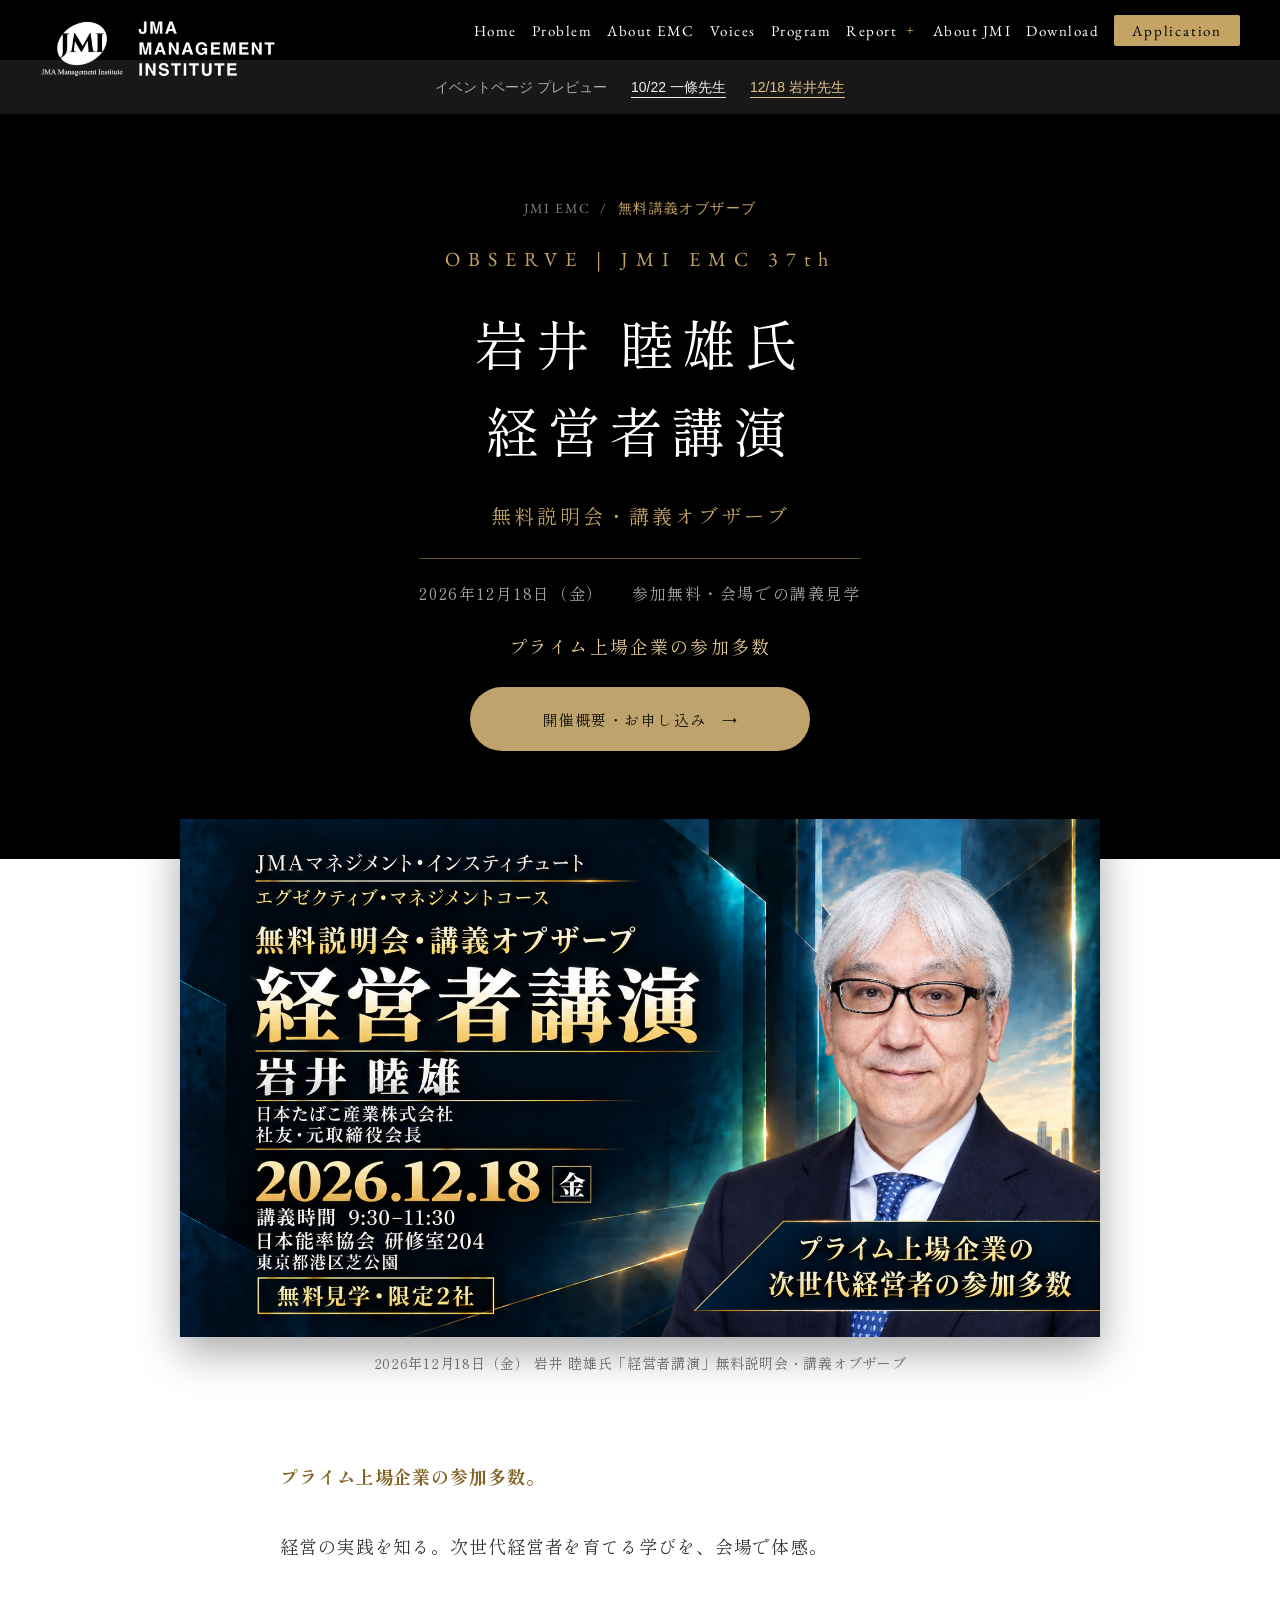
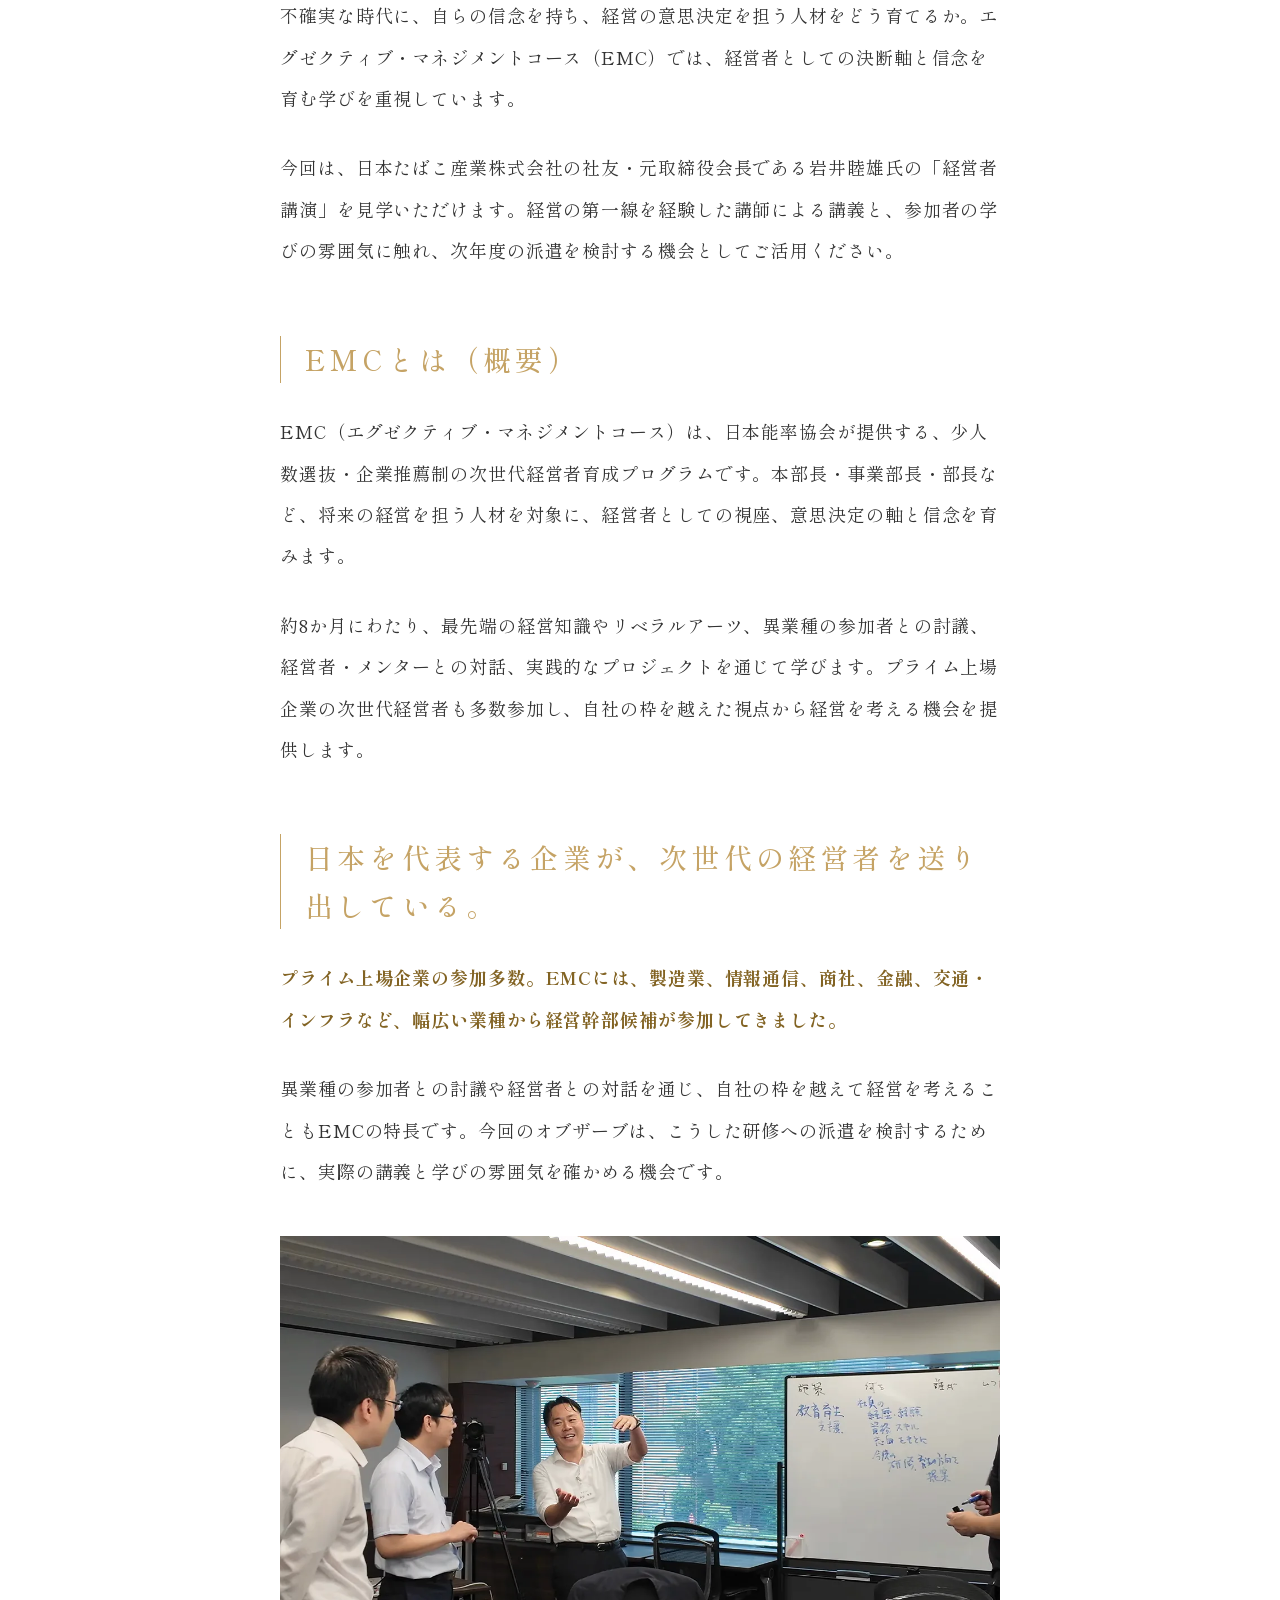
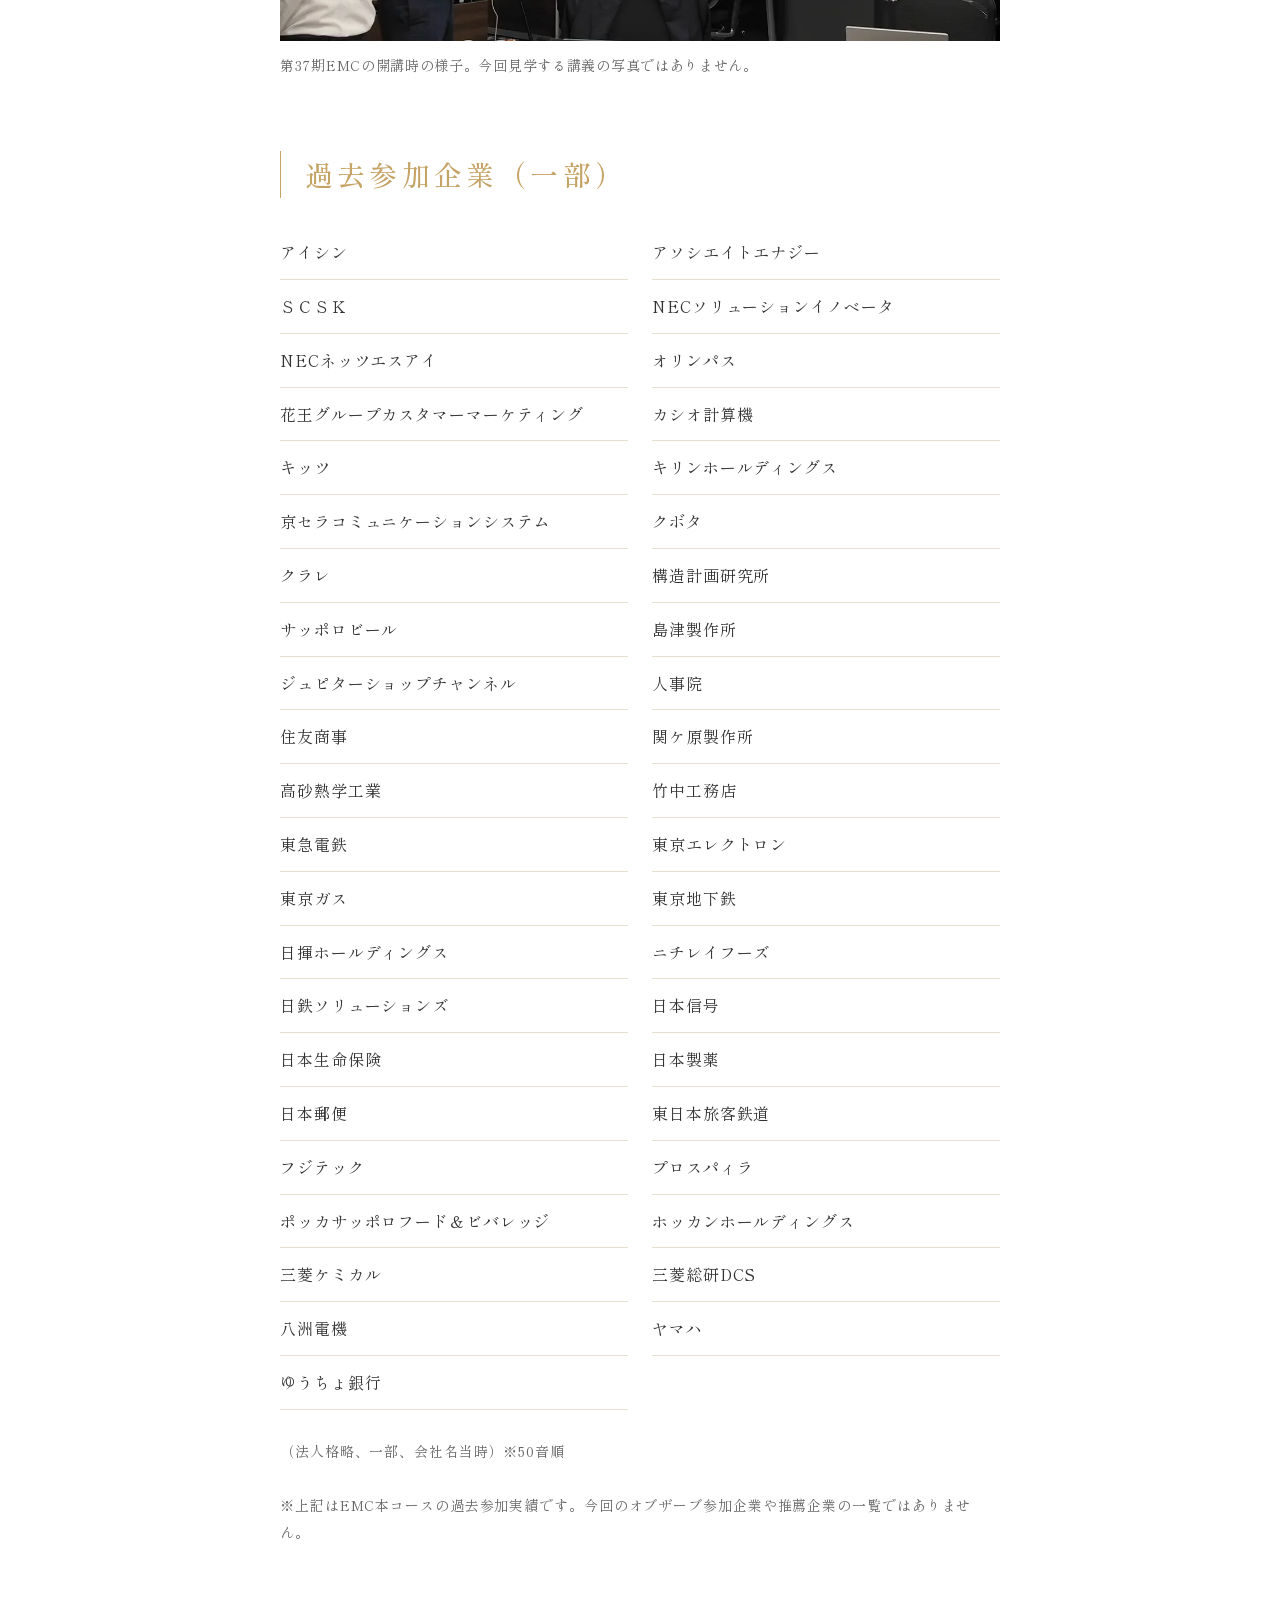
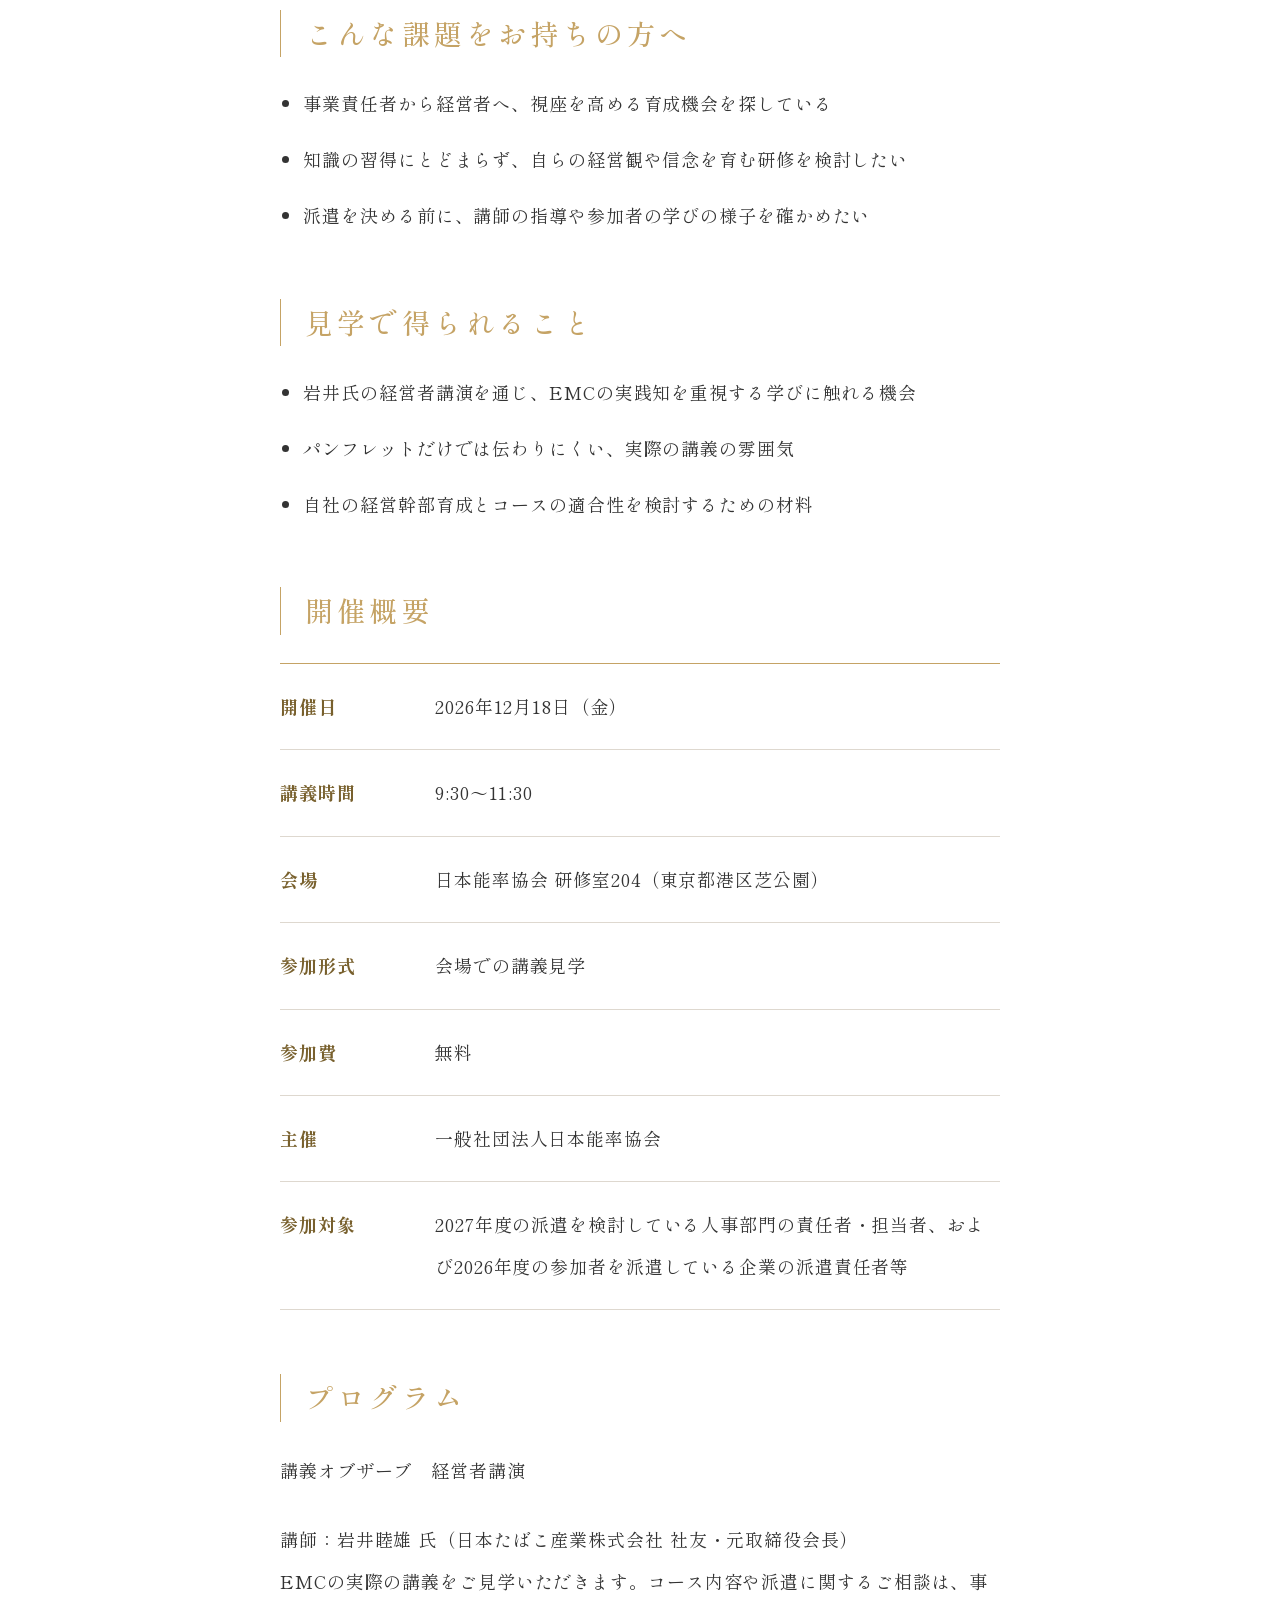
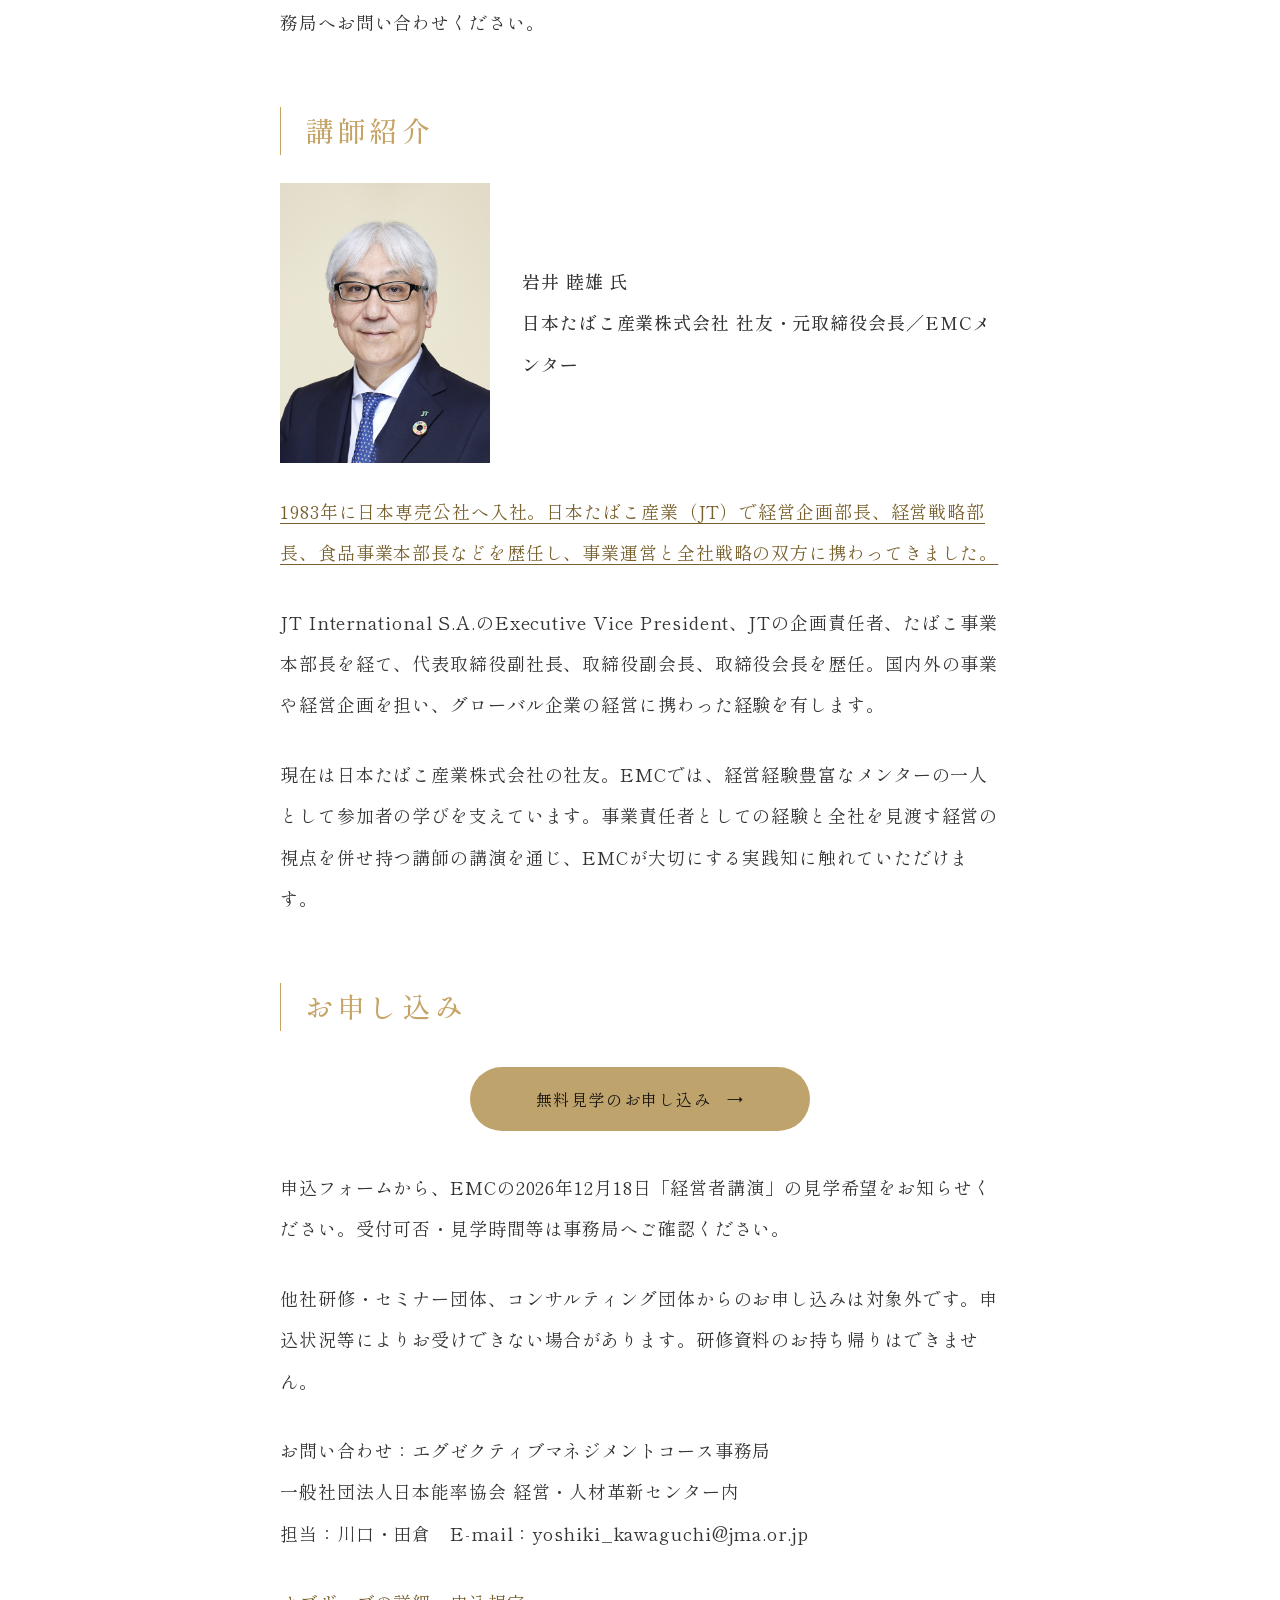
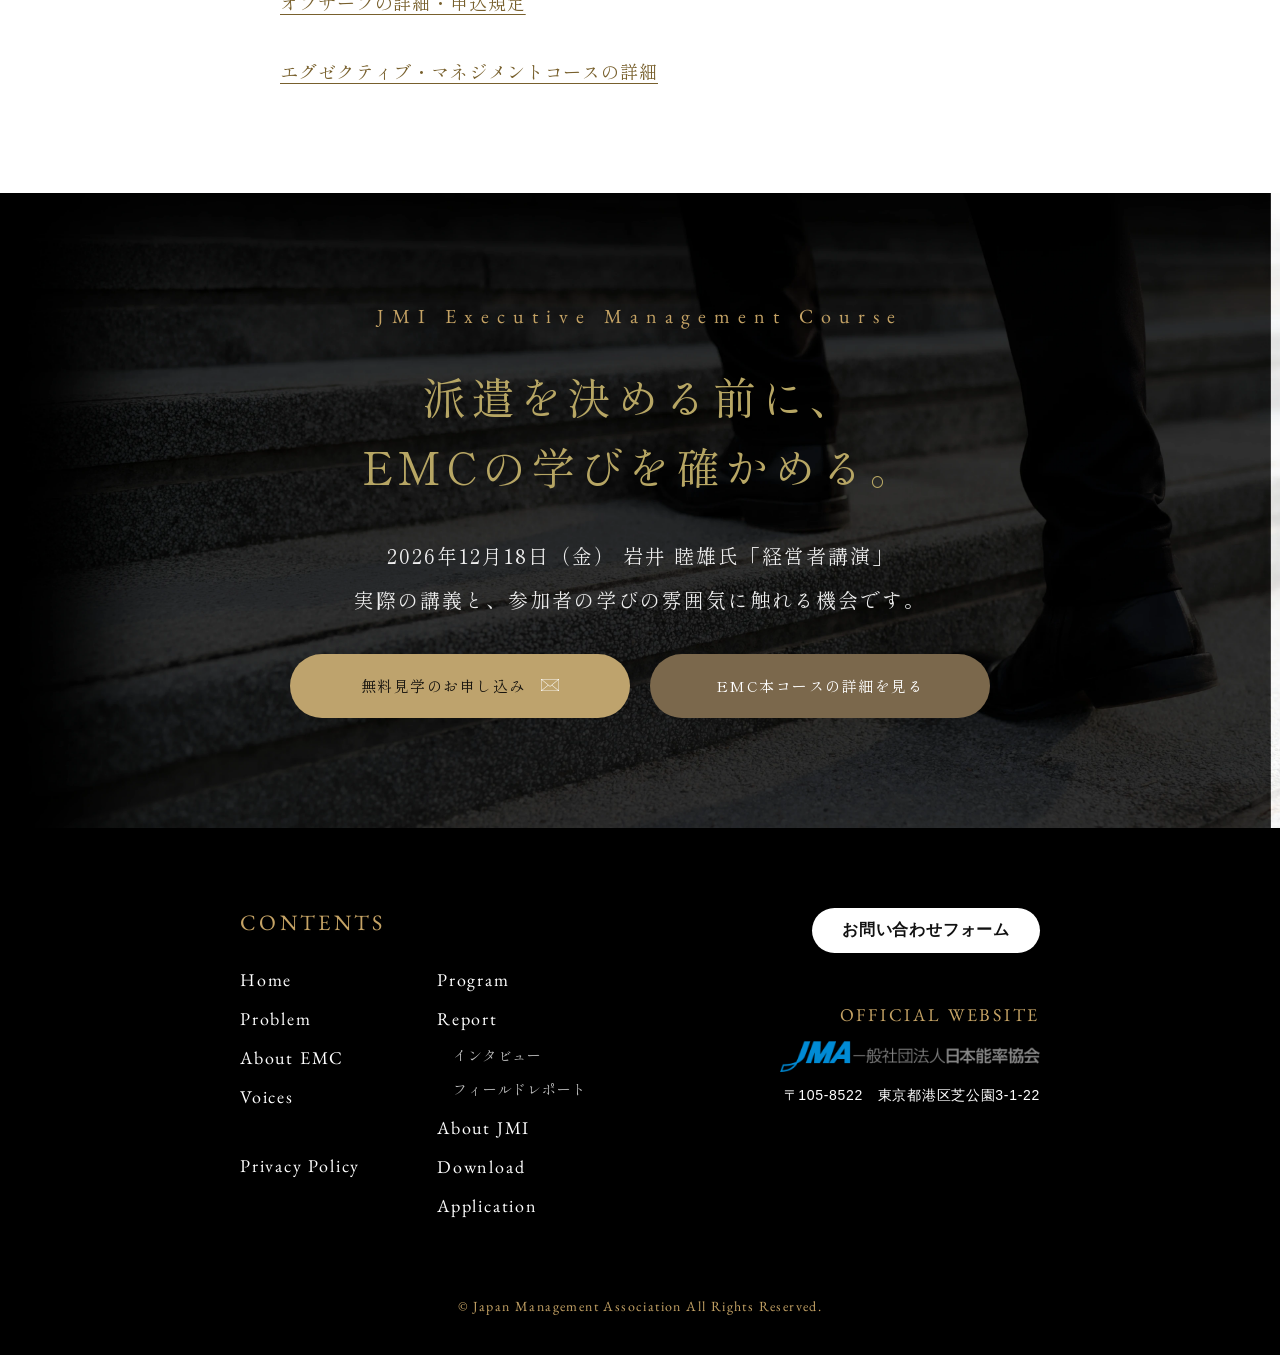
==== december.html @ 43cd0329 "Publish EMC 2026 preview without observation duration and capacity" ====
<!DOCTYPE html><html lang="ja"><head><meta charset="UTF-8"><meta name="viewport" content="width=device-width,initial-scale=1"><meta name="robots" content="noindex,nofollow"><title>岩井 睦雄氏「経営者講演」無料講義オブザーブ｜EMC</title><meta name="description" content="2026年12月18日（金）、岩井 睦雄氏の経営者講演を見学。次年度の幹部育成・EMCへの派遣を検討する企業のご担当者へ。"><link rel="icon" href="favicon.ico"><link href="fonts.css" rel="stylesheet"><link rel="stylesheet" href="style.css"><link rel="stylesheet" href="interview.css"><link rel="stylesheet" href="event.css"></head><body class="iv-page"><a href="#main" class="skip-link">本文へ</a><header class="header">

        <a href="https://jmi.jma.or.jp/lp/001/index.html" class="header-logo">
            <img src="jmi_logo.webp" alt="JMI EMC Logo">
        </a>

        
<ul class="header-nav">
            <li><a href="https://jmi.jma.or.jp/lp/001/index.html#home">Home</a></li>
            <li><a href="https://jmi.jma.or.jp/lp/001/index.html#problem">Problem</a></li>
            <li><a href="https://jmi.jma.or.jp/lp/001/index.html#about-emc">About EMC</a></li>
            <li><a href="https://jmi.jma.or.jp/lp/001/index.html#voices">Voices</a></li>
            <li><a href="https://jmi.jma.or.jp/lp/001/index.html#program">Program</a></li>
            <li>
                <details class="report-accordion">
                    <summary>Report</summary>
                    <span class="report-accordion__panel">
                        <a href="https://jmi.jma.or.jp/lp/001/interview.html">インタビュー</a>
                        <a href="https://jmi.jma.or.jp/lp/001/report.html">フィールドレポート</a>
                    </span>
                </details>
            </li>
            <li><a href="https://jmi.jma.or.jp/lp/001/index.html#about-jmi">About JMI</a></li>
            <li><a href="https://jmi.jma.or.jp/download/index.html" target="_blank" rel="noopener noreferrer">Download</a></li>
            <li><a href="https://school.jma.or.jp/products/detail.php?product_id=100110&_fsi=v80ud0Ic&_ga=2.32308990.1972422970.1779067927-1701246033.1776242180&_fsi=Rizs6fNj" target="_blank" rel="noopener noreferrer">Application</a></li>
        </ul>

        <button class="hamburger" id="hamburger" aria-label="メニュー" aria-expanded="false">
            <span></span>
            <span></span>
            <span></span></button>
    </header>

    <!-- スマホ用ドロワーメニュー -->
    <div class="drawer-overlay" id="drawer-overlay"></div>
    <div class="drawer" id="drawer">
        
<p class="drawer-title">CONTENTS</p>
        
<ul class="drawer-nav">
            <li><a href="https://jmi.jma.or.jp/lp/001/index.html#home">Home</a></li>
            <li><a href="https://jmi.jma.or.jp/lp/001/index.html#problem">Problem</a></li>
            <li><a href="https://jmi.jma.or.jp/lp/001/index.html#about-emc">About EMC</a></li>
            <li><a href="https://jmi.jma.or.jp/lp/001/index.html#voices">Voices</a></li>
            <li><a href="https://jmi.jma.or.jp/lp/001/index.html#program">Program</a></li>
            <li>
                <details class="report-accordion report-accordion--drawer">
                    <summary>Report</summary>
                    <span class="report-accordion__panel">
                        <a href="https://jmi.jma.or.jp/lp/001/interview.html">インタビュー</a>
                        <a href="https://jmi.jma.or.jp/lp/001/report.html">フィールドレポート</a>
                    </span>
                </details>
            </li>
            <li><a href="https://jmi.jma.or.jp/lp/001/index.html#about-jmi">About JMI</a></li>
            <li><a href="https://jmi.jma.or.jp/download/index.html" target="_blank" rel="noopener noreferrer">Download</a></li>
            <li><a href="https://school.jma.or.jp/products/detail.php?product_id=100110&_fsi=v80ud0Ic&_ga=2.32308990.1972422970.1779067927-1701246033.1776242180&_fsi=Rizs6fNj" target="_blank" rel="noopener noreferrer">Application</a></li>
        </ul>
    </div>

    <nav class="event-switch" aria-label="プレビュー切替"><span>イベントページ プレビュー</span><a href="october.html" >10/22 一條先生</a><a href="december.html" aria-current="page">12/18 岩井先生</a></nav>
<main id="main">
<section class="iv-hero"><div class="iv-hero-inner"><nav class="iv-crumb" aria-label="パンくず"><a href="https://jmi.jma.or.jp/lp/001/">JMI EMC</a><span>/</span><span class="iv-crumb-current">無料講義オブザーブ</span></nav>
<p class="iv-hero-label">OBSERVE | JMI EMC 37th</p>
<h1 class="iv-hero-title">岩井 睦雄氏<br>経営者講演</h1>
<p class="iv-hero-sub">無料説明会・講義オブザーブ</p><div class="iv-hero-meta"><span>2026年12月18日（金）</span><span>参加無料・会場での講義見学</span></div>
<p class="event-hero-proof">プライム上場企業の参加多数</p><a class="iv-btn iv-btn-gold" href="#overview">開催概要・お申し込み <span aria-hidden="true">→</span></a></div></section>
<figure class="iv-keyvisual"><img src="event-december.png" alt="2026年12月18日（金） 岩井 睦雄氏 経営者講演 無料説明会・講義オブザーブのご案内" width="1671" height="941"><figcaption class="iv-caption">2026年12月18日（金） 岩井 睦雄氏「経営者講演」無料説明会・講義オブザーブ</figcaption></figure>
<article class="iv-body">
<p class="event-proof">プライム上場企業の参加多数。</p>
<p class="">経営の実践を知る。次世代経営者を育てる学びを、会場で体感。</p>
<p class="">不確実な時代に、自らの信念を持ち、経営の意思決定を担う人材をどう育てるか。エグゼクティブ・マネジメントコース（EMC）では、経営者としての決断軸と信念を育む学びを重視しています。</p>
<p class="">今回は、日本たばこ産業株式会社の社友・元取締役会長である岩井睦雄氏の「経営者講演」を見学いただけます。経営の第一線を経験した講師による講義と、参加者の学びの雰囲気に触れ、次年度の派遣を検討する機会としてご活用ください。</p>
<h2 class="iv-h2">EMCとは（概要）</h2>
<p class="">EMC（エグゼクティブ・マネジメントコース）は、日本能率協会が提供する、少人数選抜・企業推薦制の次世代経営者育成プログラムです。本部長・事業部長・部長など、将来の経営を担う人材を対象に、経営者としての視座、意思決定の軸と信念を育みます。</p>
<p class="">約8か月にわたり、最先端の経営知識やリベラルアーツ、異業種の参加者との討議、経営者・メンターとの対話、実践的なプロジェクトを通じて学びます。プライム上場企業の次世代経営者も多数参加し、自社の枠を越えた視点から経営を考える機会を提供します。</p>
<h2 class="iv-h2">日本を代表する企業が、次世代の経営者を送り出している。</h2>
<p class="event-proof">プライム上場企業の参加多数。EMCには、製造業、情報通信、商社、金融、交通・インフラなど、幅広い業種から経営幹部候補が参加してきました。</p>
<p class="">異業種の参加者との討議や経営者との対話を通じ、自社の枠を越えて経営を考えることもEMCの特長です。今回のオブザーブは、こうした研修への派遣を検討するために、実際の講義と学びの雰囲気を確かめる機会です。</p>
<figure class="event-learning-photo"><img src="interview_emc37_presentation.webp" alt="第37期EMCの研修風景" width="1280" height="720" loading="lazy"><figcaption class="iv-caption">第37期EMCの開講時の様子。今回見学する講義の写真ではありません。</figcaption></figure>
<h2 id="companies" class="iv-h2">過去参加企業（一部）</h2>
<ul class="company-list"><li>アイシン</li><li>アソシエイトエナジー</li><li>ＳＣＳＫ</li><li>NECソリューションイノベータ</li><li>NECネッツエスアイ</li><li>オリンパス</li><li>花王グループカスタマーマーケティング</li><li>カシオ計算機</li><li>キッツ</li><li>キリンホールディングス</li><li>京セラコミュニケーションシステム</li><li>クボタ</li><li>クラレ</li><li>構造計画研究所</li><li>サッポロビール</li><li>島津製作所</li><li>ジュピターショップチャンネル</li><li>人事院</li><li>住友商事</li><li>関ケ原製作所</li><li>高砂熱学工業</li><li>竹中工務店</li><li>東急電鉄</li><li>東京エレクトロン</li><li>東京ガス</li><li>東京地下鉄</li><li>日揮ホールディングス</li><li>ニチレイフーズ</li><li>日鉄ソリューションズ</li><li>日本信号</li><li>日本生命保険</li><li>日本製薬</li><li>日本郵便</li><li>東日本旅客鉄道</li><li>フジテック</li><li>プロスパィラ</li><li>ポッカサッポロフード＆ビバレッジ</li><li>ホッカンホールディングス</li><li>三菱ケミカル</li><li>三菱総研DCS</li><li>八洲電機</li><li>ヤマハ</li><li>ゆうちょ銀行</li></ul>
<p class="event-note">（法人格略、一部、会社名当時）※50音順</p>
<p class="event-note">※上記はEMC本コースの過去参加実績です。今回のオブザーブ参加企業や推薦企業の一覧ではありません。</p>
<h2 class="iv-h2">こんな課題をお持ちの方へ</h2>
<ul class="iv-list event-list"><li>事業責任者から経営者へ、視座を高める育成機会を探している</li><li>知識の習得にとどまらず、自らの経営観や信念を育む研修を検討したい</li><li>派遣を決める前に、講師の指導や参加者の学びの様子を確かめたい</li></ul>
<h2 class="iv-h2">見学で得られること</h2>
<ul class="iv-list event-list"><li>岩井氏の経営者講演を通じ、EMCの実践知を重視する学びに触れる機会</li><li>パンフレットだけでは伝わりにくい、実際の講義の雰囲気</li><li>自社の経営幹部育成とコースの適合性を検討するための材料</li></ul>
<h2 id="overview" class="iv-h2">開催概要</h2>
<dl class="event-overview"><div><dt>開催日</dt><dd>2026年12月18日（金）</dd></div><div><dt>講義時間</dt><dd>9:30～11:30</dd></div><div><dt>会場</dt><dd>日本能率協会 研修室204（東京都港区芝公園）</dd></div><div><dt>参加形式</dt><dd>会場での講義見学</dd></div><div><dt>参加費</dt><dd>無料</dd></div><div><dt>主催</dt><dd>一般社団法人日本能率協会</dd></div><div><dt>参加対象</dt><dd>2027年度の派遣を検討している人事部門の責任者・担当者、および2026年度の参加者を派遣している企業の派遣責任者等</dd></div></dl>
<h2 class="iv-h2">プログラム</h2>
<p class="">講義オブザーブ　経営者講演</p>
<p class="">講師：岩井睦雄 氏（日本たばこ産業株式会社 社友・元取締役会長）<br>EMCの実際の講義をご見学いただきます。コース内容や派遣に関するご相談は、事務局へお問い合わせください。</p>
<h2 id="speaker" class="iv-h2">講師紹介</h2><div class="speaker-identity"><img src="iwai-jma-profile.jpg" alt="岩井睦雄先生" loading="lazy">
<p>岩井 睦雄 氏<br>日本たばこ産業株式会社 社友・元取締役会長／EMCメンター</p></div>
<p class=""><a href="https://www.jti.co.jp/investors/library/securities_report/pdf/20260323_01.pdf" target="_blank" rel="noopener noreferrer">1983年に日本専売公社へ入社。日本たばこ産業（JT）で経営企画部長、経営戦略部長、食品事業本部長などを歴任し、事業運営と全社戦略の双方に携わってきました。</a></p>
<p class="">JT International S.A.のExecutive Vice President、JTの企画責任者、たばこ事業本部長を経て、代表取締役副社長、取締役副会長、取締役会長を歴任。国内外の事業や経営企画を担い、グローバル企業の経営に携わった経験を有します。</p>
<p class="">現在は日本たばこ産業株式会社の社友。EMCでは、経営経験豊富なメンターの一人として参加者の学びを支えています。事業責任者としての経験と全社を見渡す経営の視点を併せ持つ講師の講演を通じ、EMCが大切にする実践知に触れていただけます。</p>
<h2 id="apply" class="iv-h2">お申し込み</h2><a class="iv-btn iv-btn-gold event-main-cta" href="https://pages.jma.or.jp/LP-4254.html" target="_blank" rel="noopener noreferrer">無料見学のお申し込み <span aria-hidden="true">→</span></a>
<p class="">申込フォームから、EMCの2026年12月18日「経営者講演」の見学希望をお知らせください。受付可否・見学時間等は事務局へご確認ください。</p>
<p class="">他社研修・セミナー団体、コンサルティング団体からのお申し込みは対象外です。申込状況等によりお受けできない場合があります。研修資料のお持ち帰りはできません。</p>
<p class="">お問い合わせ：エグゼクティブマネジメントコース事務局<br>一般社団法人日本能率協会 経営・人材革新センター内<br>担当：川口・田倉　E-mail：yoshiki_kawaguchi@jma.or.jp</p>
<p class=""><a href="https://jmi.jma.or.jp/observe/index.html" target="_blank" rel="noopener noreferrer">オブザーブの詳細・申込規定</a></p>
<p class=""><a href="https://jmi.jma.or.jp/lp/001/" target="_blank" rel="noopener noreferrer">エグゼクティブ・マネジメントコースの詳細</a></p></article>
<section class="iv-cta"><div class="iv-cta-inner">
<p class="iv-cta-label">JMI Executive Management Course</p>
<h2 class="iv-cta-title">派遣を決める前に、<br>EMCの学びを確かめる。</h2><div class="iv-cta-text">
<p>2026年12月18日（金） 岩井 睦雄氏「経営者講演」</p>
<p>実際の講義と、参加者の学びの雰囲気に触れる機会です。</p></div><div class="iv-cta-btns"><a class="iv-btn iv-btn-gold" href="https://pages.jma.or.jp/LP-4254.html" target="_blank" rel="noopener noreferrer">無料見学のお申し込み <img src="mail.webp" class="iv-btn-icon" alt=""></a><a class="iv-btn iv-btn-brown" href="https://jmi.jma.or.jp/lp/001/" target="_blank" rel="noopener noreferrer">EMC本コースの詳細を見る</a></div></div></section></main>
<footer class="footer">
        <div class="footer-inner">

            <div class="footer-top">
                <div class="footer-left">
                    <h3 class="footer-nav-title">CONTENTS</h3>
                    <div class="footer-nav-lists">
                        
<ul class="footer-nav-list">
                            <li><a href="https://jmi.jma.or.jp/lp/001/index.html#home">Home</a></li>
                            <li><a href="https://jmi.jma.or.jp/lp/001/index.html#problem">Problem</a></li>
                            <li><a href="https://jmi.jma.or.jp/lp/001/index.html#about-emc">About EMC</a></li>
                            <li><a href="https://jmi.jma.or.jp/lp/001/index.html#voices">Voices</a></li>
                            <li class="privacy-item"><a href="https://www.jma.or.jp/privacy/index.html"
                                    target="_blank" rel="noopener noreferrer">Privacy Policy</a></li>
                        </ul>
                        
<ul class="footer-nav-list">
                            <li><a href="https://jmi.jma.or.jp/lp/001/index.html#program">Program</a></li>
                            <li>
                                <a href="https://jmi.jma.or.jp/lp/001/index.html#report">Report</a>
                                
<ul class="footer-nav-sublist">
                                    <li><a href="https://jmi.jma.or.jp/lp/001/interview.html">インタビュー</a></li>
                                    <li><a href="https://jmi.jma.or.jp/lp/001/report.html">フィールドレポート</a></li>
                                </ul>
                            </li>
                            <li><a href="https://jmi.jma.or.jp/lp/001/index.html#about-jmi">About JMI</a></li>
                            <li><a href="https://jmi.jma.or.jp/download/index.html" target="_blank" rel="noopener noreferrer">Download</a></li>
                            <li><a href="https://school.jma.or.jp/products/detail.php?product_id=100110&_fsi=v80ud0Ic&_ga=2.32308990.1972422970.1779067927-1701246033.1776242180&_fsi=Rizs6fNj"
                                    target="_blank" rel="noopener noreferrer">Application</a></li>
                        </ul>
                    </div>
                </div>

                <div class="footer-right">
                    <a href="https://pages.jma.or.jp/jmi_inquiry.html?_fsi=6VZrHgi1" target="_blank" rel="noopener noreferrer"
                        class="footer-contact-btn">お問い合わせフォーム</a>

                    <div class="footer-official">
                        
<p class="official-text">OFFICIAL WEBSITE</p>
                        <div class="footer-logo">
                            <!-- JMAロゴ-->
                            <a href="https://www.jma.or.jp/" target="_blank" rel="noopener noreferrer"><img src="ft_logo.png"
                                    alt="一般社団法人日本能率協会"></a>
                        </div>
                        
<p class="footer-address">〒105-8522　東京都港区芝公園3-1-22</p>
                    </div>
                </div>
            </div>

            <div class="footer-bottom">
                
<p class="copyright">&copy; Japan Management Association All Rights Reserved.</p>
            </div>

        </div>
    </footer>

    <a href="#" id="back-to-top" class="back-to-top">
        <img src="top.webp" alt="TOP">
    </a>

    <script>
        document.addEventListener("DOMContentLoaded", () => {
            // --- ハンバーガーメニュー処理 ---
            const hamburger = document.getElementById('hamburger');
            const drawer = document.getElementById('drawer');
            const overlay = document.getElementById('drawer-overlay');
            const drawerLinks = document.querySelectorAll('.drawer-nav a');

            if (hamburger && drawer && overlay) {
                const toggleMenu = () => {
                    hamburger.classList.toggle('is-open');
                    drawer.classList.toggle('is-open');
                    overlay.classList.toggle('is-open');
                };

                const closeMenu = () => {
                    hamburger.classList.remove('is-open');
                    drawer.classList.remove('is-open');
                    overlay.classList.remove('is-open');
                };

                hamburger.addEventListener('click', toggleMenu);
                overlay.addEventListener('click', closeMenu);
                drawerLinks.forEach(link => {
                    link.addEventListener('click', closeMenu);
                });
            }

            // --- Reportドロップダウン：外側クリック／Escで閉じる ---
            const reportMenus = document.querySelectorAll('details.report-accordion');
            if (reportMenus.length) {
                document.addEventListener('click', (e) => {
                    reportMenus.forEach(d => {
                        if (d.open && !d.contains(e.target)) {
                            d.open = false;
                        }
                    });
                });
                document.addEventListener('keydown', (e) => {
                    if (e.key === 'Escape') {
                        reportMenus.forEach(d => { d.open = false; });
                    }
                });
            }

            // --- Back to Top 処理 ---
            const backToTop = document.getElementById('back-to-top');

            if (backToTop) {
                window.addEventListener('scroll', () => {
                    if (window.scrollY > 300) {
                        backToTop.classList.add('active');
                    } else {
                        backToTop.classList.remove('active');
                    }
                }, { passive: true });

                backToTop.addEventListener('click', (e) => {
                    e.preventDefault();
                    window.scrollTo({
                        top: 0,
                        behavior: 'smooth'
                    });
                });
            }

            // --- スクロールアニメーション（フェードイン）処理 ---
            const fadeElements = document.querySelectorAll('.fade-in');
            const fadeObserverOptions = {
                root: null,
                rootMargin: '0px 0px -10% 0px',
                threshold: 0.1
            };

            const fadeObserver = new IntersectionObserver((entries, observer) => {
                entries.forEach(entry => {
                    if (entry.isIntersecting) {
                        entry.target.classList.add('is-visible');
                        observer.unobserve(entry.target);
                    }
                });
            }, fadeObserverOptions);

            fadeElements.forEach(el => {
                fadeObserver.observe(el);
            });

            // 高速スクロールで observer が取りこぼした要素を補完する
            const revealPassed = () => {
                document.querySelectorAll('.fade-in:not(.is-visible)').forEach(el => {
                    if (el.getBoundingClientRect().top < window.innerHeight * 0.9) {
                        el.classList.add('is-visible');
                        fadeObserver.unobserve(el);
                    }
                });
            };

            // --- 読了プログレスバー処理 ---
            const progress = document.getElementById('iv-progress');
            const progressBar = document.getElementById('iv-progress-bar');
            const articleBody = document.querySelector('.iv-body');

            if (progress && progressBar && articleBody) {
                let progressTicking = false;

                const updateProgress = () => {
                    const rect = articleBody.getBoundingClientRect();
                    const start = window.scrollY + rect.top;
                    const total = rect.height - window.innerHeight * 0.5;
                    const current = window.scrollY - start + window.innerHeight * 0.5;
                    const ratio = Math.min(Math.max(current / total, 0), 1);

                    progressBar.style.width = (ratio * 100) + '%';
                    progress.classList.toggle('is-active', ratio > 0 && ratio < 1);
                    revealPassed();
                    progressTicking = false;
                };

                window.addEventListener('scroll', () => {
                    if (!progressTicking) {
                        progressTicking = true;
                        window.requestAnimationFrame(updateProgress);
                    }
                }, { passive: true });

                window.addEventListener('resize', updateProgress, { passive: true });
                updateProgress();
            }

            // --- ヘッダーロゴのスクロール縮小処理 ---
            const headerLogo = document.querySelector('.header-logo');
            if (headerLogo) {
                window.addEventListener('scroll', () => {
                    if (window.scrollY > 50) {
                        headerLogo.classList.add('scrolled');
                    } else {
                        headerLogo.classList.remove('scrolled');
                    }
                }, { passive: true });
            }
        });
    </script>
</body>

</html>
---- fonts.css ----
@font-face {
  font-family: 'EB Garamond';
  font-style: italic;
  font-weight: 400;
  font-display: swap;
  src: url(SlGFmQSNjdsmc35JDF1K5GRwUjcdlttVFm-rI7e8QI96.ttf) format('truetype');
}
@font-face {
  font-family: 'EB Garamond';
  font-style: normal;
  font-weight: 400;
  font-display: swap;
  src: url(SlGDmQSNjdsmc35JDF1K5E55YMjF_7DPuGi-6_RUAw.ttf) format('truetype');
}
@font-face {
  font-family: 'EB Garamond';
  font-style: normal;
  font-weight: 500;
  font-display: swap;
  src: url(SlGDmQSNjdsmc35JDF1K5E55YMjF_7DPuGi-2fRUAw.ttf) format('truetype');
}
@font-face {
  font-family: 'Shippori Mincho';
  font-style: normal;
  font-weight: 400;
  font-display: swap;
  src: url(VdGGAZweH5EbgHY6YExcZfDoj0BA2w.ttf) format('truetype');
}
@font-face {
  font-family: 'Shippori Mincho';
  font-style: normal;
  font-weight: 500;
  font-display: swap;
  src: url(VdGDAZweH5EbgHY6YExcZfDoj0B4L9am5A.ttf) format('truetype');
}
@font-face {
  font-family: 'Shippori Mincho';
  font-style: normal;
  font-weight: 700;
  font-display: swap;
  src: url(VdGDAZweH5EbgHY6YExcZfDoj0B4Z9Cm5A.ttf) format('truetype');
}
---- style.css ----
/* --- 基本リセット --- */
        * {
            box-sizing: border-box;
            margin: 0;
            padding: 0;
            scroll-behavior: smooth;
        }

        body {
            font-family: 'Shippori Mincho', serif;
            background-color: #111;
            overflow-x: hidden;
        }

        /* --- 新規セクション：Header --- */
        .header {
            position: sticky;
            /* fixedからstickyに変更し、FVと被らないようにする */
            top: 0;
            left: 0;
            width: 100%;
            z-index: 1000;
            padding: 0 40px;
            height: 60px;
            /* メニューバーの高さを60pxに固定 */
            background-color: #000;
            /* 完全に不透明な黒背景 */
            display: flex;
            justify-content: center;
            /* デフォルトは中央揃え */
            align-items: center;
            -webkit-font-smoothing: antialiased;
            -moz-osx-font-smoothing: grayscale;
        }

        .header-logo {
            position: absolute;
            left: 40px;
            top: 20px;
            /* ヘッダーの上端に合わせる */
            width: 320px;
            height: auto;
            /* メニューバーの高さ(60px)より大きいため、下にはみ出す */
            display: flex;
            align-items: center;
            transition: all 0.5s cubic-bezier(0.165, 0.84, 0.44, 1);
        }

        .header-logo.scrolled {
            width: 180px;
            top: 8px;
        }

        .header-logo img {
            width: 100%;
            height: 100%;
            object-fit: cover;
        }

        .header-nav {
            display: flex;
            gap: clamp(15px, 2.5vw, 40px);
            /* 画面幅に応じて隙間を自動調整 */
            list-style: none;
        }

        .header-nav a {
            color: #fff;
            text-decoration: none;
            font-family: 'EB Garamond', serif;
            font-size: 18px;
            /* 指示通り */
            letter-spacing: 0.1em;
            transition: color 0.3s;
        }

        .header-nav a:hover {
            color: #c5a365;
            /* ホバー時にゴールドへ変更 */
        }

        /* Contactボタン：金色背景で目立つCTAスタイル */
        .header-nav li:last-child a {
            background-color: #c5a365;
            color: #000;
            padding: 6px 18px;
            border-radius: 2px;
            font-weight: 400;
            letter-spacing: 0.12em;
            transition: background-color 0.3s, color 0.3s, box-shadow 0.3s;
        }

        .header-nav li:last-child a:hover {
            background-color: #e0c080;
            color: #000;
            box-shadow: 0 0 12px rgba(197, 163, 101, 0.6);
        }

        /* --- Report ドロップダウンメニュー（ヘッダー／ドロワー共通） --- */
        /* 各項目を縦中央で揃え、details（Report）だけ文字がずれるのを防ぐ */
        .header-nav {
            align-items: center;
        }

        .header-nav>li {
            position: relative;
            display: flex;
            align-items: center;
        }

        .report-accordion {
            position: relative;
            font-family: 'EB Garamond', serif;
        }

        .report-accordion summary {
            display: flex;
            align-items: center;
            gap: 7px;
            color: #fff;
            font-size: 18px;
            letter-spacing: 0.1em;
            cursor: pointer;
            list-style: none;
            transition: color 0.3s;
            white-space: nowrap;
        }

        .report-accordion summary::-webkit-details-marker {
            display: none;
        }

        .report-accordion summary::after {
            content: '＋';
            font-family: sans-serif;
            font-size: 12px;
            color: #c5a365;
            transition: transform 0.25s;
        }

        .report-accordion summary:hover {
            color: #c5a365;
        }

        .report-accordion[open] summary {
            color: #c5a365;
        }

        .report-accordion[open] summary::after {
            transform: rotate(45deg);
        }

        .report-accordion__panel {
            position: absolute;
            top: calc(100% + 14px);
            left: 50%;
            z-index: 1100;
            width: 220px;
            padding: 8px;
            background: #111;
            border: 1px solid rgba(197, 163, 101, 0.65);
            box-shadow: 0 14px 34px rgba(0, 0, 0, 0.38);
            transform: translateX(-50%);
            display: flex;
            flex-direction: column;
        }

        .report-accordion:not([open]) .report-accordion__panel {
            display: none;
        }

        .header-nav .report-accordion__panel a {
            display: block;
            padding: 13px 14px;
            color: #fff;
            font-family: 'Shippori Mincho', serif;
            font-size: 14px;
            letter-spacing: 0.08em;
            line-height: 1.5;
            border-bottom: 1px solid rgba(255, 255, 255, 0.1);
            white-space: nowrap;
        }

        .header-nav .report-accordion__panel a:last-child {
            border-bottom: 0;
        }

        .header-nav .report-accordion__panel a:hover {
            color: #c5a365;
            background: rgba(197, 163, 101, 0.08);
        }

        .header-nav .report-accordion__panel a[aria-current="page"] {
            color: #c5a365;
        }

        /* ドロワー（スマホ）内のReportメニュー */
        .report-accordion--drawer summary {
            justify-content: center;
            color: #222;
            font-size: 18px;
        }

        .report-accordion--drawer summary:hover,
        .report-accordion--drawer[open] summary {
            color: #99834b;
        }

        .report-accordion--drawer .report-accordion__panel {
            position: static;
            width: 230px;
            margin-top: 12px;
            padding: 6px;
            transform: none;
            background: #f7f4ee;
            border: 1px solid rgba(197, 163, 101, 0.3);
            box-shadow: none;
        }

        .drawer-nav .report-accordion__panel a {
            display: block;
            padding: 11px 14px;
            font-family: 'Shippori Mincho', serif;
            color: #222;
            font-size: 15px;
            letter-spacing: 0.06em;
            text-align: center;
            border-bottom: 1px solid rgba(197, 163, 101, 0.3);
        }

        .drawer-nav .report-accordion__panel a:last-child {
            border-bottom: 0;
        }

        .drawer-nav .report-accordion__panel a[aria-current="page"] {
            color: #99834b;
        }

        /* 画面幅が1600px以下になったら、中央揃えだとロゴに被るため右寄せにする */
        @media (max-width: 1600px) {
            .header {
                justify-content: flex-end;
            }
        }

        /* 画面幅が1200px以下になったら、文字を小さくし、ロゴも少し縮小して被りを防ぐ */
        @media (max-width: 1340px) {
            .header-logo {
                width: 240px;
                height: auto;
                /* 少しはみ出す程度に縮小 */
            }

            .header-nav {
                gap: 15px;
            }

            .header-nav a {
                font-size: 15px;
            }

            .report-accordion summary {
                font-size: 15px;
            }
        }

        /* スマホ用の要素は初期非表示 */
        .hamburger,
        .drawer,
        .drawer-overlay {
            display: none;
        }

        /* メニュー項目が多いので、1000px以下でハンバーガーメニューに切り替え */
        @media (max-width: 1000px) {
            .header-logo img {
                width: 70%;
                height: auto;
            }

            .header-nav {
                display: none;
            }

            .header {
                position: fixed;
                /* スマホ・タブレット時は従来通りFVの上に被せる */
                justify-content: flex-end;
                background-color: transparent;
                /* スマホ時は透明にしてアイコンだけ見せる */
                pointer-events: none;
                /* 下の要素のクリックを妨げないようにする */
                z-index: 1002;
                /* ドロワー(z-index:1001)より上に表示させる */
                padding: 15px 20px;
                height: auto;
                /* 高さをリセット */
            }

            .header-logo {
                left: 20px;
                top: 15px;
                width: clamp(180px, 45vw, 250px);
                /* スマホ・タブレット時はロゴもレスポンシブに */
                height: auto;
                pointer-events: auto;
                /* スマホ時でもロゴはクリック可能に */
                background-color: transparent;
                /* スマホ時は背景を透明に戻す */
            }

            .header-logo img {
                height: auto;
            }

            /* ハンバーガーアイコン */
            .hamburger {
                display: block;
                position: relative;
                width: 32px;
                height: 24px;
                cursor: pointer;
                pointer-events: auto;
                /* アイコン自体はクリック可能に */
                z-index: 1002;
                /* ドロワーより上に配置 */
            }

            .hamburger span {
                position: absolute;
                left: 0;
                width: 100%;
                height: 1px;
                /* 細い線 */
                background-color: #fff;
                transition: all 0.4s ease;
            }

            .hamburger span:nth-child(1) {
                top: 0;
            }

            .hamburger span:nth-child(2) {
                top: 11.5px;
            }

            .hamburger span:nth-child(3) {
                bottom: 0;
            }

            /* ドロワーオープン時の×アニメーション */
            .hamburger.is-open span {
                background-color: #222;
                /* ドロワーの白背景に合わせて黒線にする */
            }

            .hamburger.is-open span:nth-child(1) {
                transform: translateY(11.5px) rotate(45deg);
            }

            .hamburger.is-open span:nth-child(2) {
                opacity: 0;
            }

            .hamburger.is-open span:nth-child(3) {
                transform: translateY(-11.5px) rotate(-45deg);
            }

            /* ドロワーの背景の暗転 */
            .drawer-overlay {
                display: block;
                position: fixed;
                top: 0;
                left: 0;
                width: 100%;
                height: 100svh;
                background-color: rgba(0, 0, 0, 0.6);
                z-index: 999;
                opacity: 0;
                visibility: hidden;
                transition: opacity 0.4s ease;
            }

            .drawer-overlay.is-open {
                opacity: 1;
                visibility: visible;
            }

            /* ドロワーメニュー本体 */
            .drawer {
                display: flex;
                flex-direction: column;
                align-items: center;
                position: fixed;
                top: 0;
                right: -100%;
                /* 初期は画面右外に隠す */
                width: 280px;
                max-width: 80vw;
                height: 100svh;
                background-color: #fff;
                z-index: 1001;
                padding-top: 100px;
                /* ×ボタンを避ける */
                padding-bottom: 40px;
                overflow-y: auto;
                transition: right 0.4s ease;
                box-shadow: -5px 0 20px rgba(0, 0, 0, 0.3);
            }

            .drawer.is-open {
                right: 0;
                /* 右端にスライドイン */
            }

            .drawer-title {
                font-family: 'EB Garamond', serif;
                font-size: 16px;
                color: #99834b;
                /* ゴールド */
                letter-spacing: 0.2em;
                margin-bottom: 40px;
            }

            .drawer-nav {
                list-style: none;
                display: flex;
                flex-direction: column;
                align-items: center;
                gap: 25px;
            }

            .drawer-nav a {
                font-family: 'EB Garamond', serif;
                font-size: 18px;
                color: #222;
                /* 黒文字 */
                text-decoration: none;
                letter-spacing: 0.1em;
            }
        }

        /* --- FV全体の大枠 --- */
        .fv {
            /* PC時は上にヘッダー(約77px)があるため、その分引いて1画面にぴったり収める */
            height: calc(100svh - 77px);
            /* 750pxから緩和し、縦幅が狭いノートPC等でも1画面に収まるように */
            min-height: 550px;
            background-image: url('bg_01.webp');
            background-size: cover;
            background-position: center;
            color: #fff;
            display: flex;
            justify-content: center;
            align-items: center;
            overflow: hidden;
        }

        .fv-inner {
            width: 100%;
            max-width: 1200px;
            height: 100%;
            /* 縦幅(vh)が狭い場合は上下の余白も自動で縮小 */
            padding: clamp(20px, 4vh, 40px) 30px 60px;
            display: flex;
            flex-direction: column;
            justify-content: space-between;
        }

        .fv-top {
            display: flex;
            justify-content: center;
            align-items: center;
            gap: clamp(20px, 6vh, 60px);
            /* 縦幅に合わせてgapを縮小 */
        }

        .lead-text {
            /* 横幅だけでなく、縦幅(vh)が狭い時にも文字を小さくする(最大3.5vh) */
            font-size: min(clamp(16px, 2vw, 27px), 3.5vh);
            line-height: 2;
            letter-spacing: 0.2em;
        }

        .badges {
            display: flex;
            gap: 15px;
        }

        .badges-wrapper {
            display: flex;
            flex-direction: column;
            align-items: center;
            gap: 8px;
        }

        .badge-note {
            font-size: 10px;
            color: #fff;
            opacity: 0.8;
            letter-spacing: 0.05em;
        }



        .badge-img {
            /* 縦幅に合わせてバッジサイズも縮小 */
            width: clamp(120px, 14vh, 200px);
            height: clamp(120px, 14vh, 200px);
            border-radius: 50%;
            object-fit: cover;
        }

        .fv-center {
            text-align: center;
        }

        .main-copy {
            /* 縦幅が極端に狭い場合に文字が大きすぎて見切れるのを防ぐ(最大11vh) */
            font-size: min(clamp(40px, 6vw + 2vh, 99px), 11vh);
            line-height: 1.5;
            letter-spacing: 0.2em;
            font-weight: 500;
            text-shadow: 0 4px 20px rgba(0, 0, 0, 0.8);
        }

        .gold-text {
            color: #c5a365;
        }

        .circle-mark {
            font-size: 0.4em;
            color: #fff;
            margin-left: 0.1em;
            vertical-align: bottom;
            display: inline-block;
            transform: translateY(-0.3em);
        }

        .fv-bottom {
            display: flex;
            flex-direction: column;
            align-items: center;
            gap: clamp(15px, 3vh, 30px);
            /* 縦幅に合わせて縮小 */
        }

        .bracket-wrapper {
            position: relative;
            padding: clamp(15px, 3vh, 30px) 40px;
            /* 縦幅に合わせて縮小 */
            display: flex;
            flex-direction: column;
            align-items: center;
            gap: clamp(15px, 2.5vh, 25px);
            /* 縦幅に合わせて縮小 */
        }

        .bracket-wrapper::before,
        .bracket-wrapper::after {
            content: '';
            position: absolute;
            top: 0;
            bottom: 0;
            width: 20px;
            border: 1px solid rgba(255, 255, 255, 0.4);
        }

        .bracket-wrapper::before {
            left: 0;
            border-right: none;
        }

        .bracket-wrapper::after {
            right: 0;
            border-left: none;
        }

        .en-title {
            font-size: min(clamp(14px, 2vw, 32px), 3vh);
            letter-spacing: 0.3em;
            opacity: 0.9;
            text-align: center;
        }

        .ja-title {
            font-size: min(clamp(18px, 2vw, 32px), 4vh);
            letter-spacing: 0.25em;
            text-align: center;
            font-weight: 400;
        }

        .sp-br,
        .sp-only-br {
            display: none;
        }

        .features {
            display: grid;
            grid-template-columns: auto auto;
            column-gap: 50px;
            row-gap: clamp(10px, 2vh, 20px);
            list-style: none;
        }

        .features li {
            font-size: min(clamp(14px, 1.5vw, 23px), 2.8vh);
            display: flex;
            align-items: center;
            gap: 12px;
            color: #d1b67e;
            letter-spacing: 0.1em;
        }

        .features li::before {
            content: '';
            display: inline-block;
            width: 24px;
            height: 24px;
            background-image: url('check.webp');
            background-size: contain;
            background-repeat: no-repeat;
            background-position: center;
            flex-shrink: 0;
        }

        .action-buttons {
            display: flex;
            gap: 20px;
            width: 100%;
            justify-content: center;
        }

        /* 横長・縦幅が狭いモニター専用ボタン：デフォルトは非表示 */
        .action-buttons-boundary {
            display: none;
        }

        .btn {
            display: flex;
            justify-content: center;
            align-items: center;
            gap: 15px;
            /* ボタンの高さも縦幅に合わせて縮小 */
            height: clamp(48px, 7vh, 64px);
            /* 横幅が狭い場合にも追従 */
            width: min(340px, 40vw);
            text-decoration: none;
            color: #fff;
            border-radius: 32px;
            font-size: min(15px, 2vh);
            letter-spacing: 0.1em;
            transition: opacity 0.3s;
        }

        .btn:hover {
            opacity: 0.8;
        }

        .btn-brown {
            background-color: #7b684c;
        }

        .btn-gold {
            background-color: #bea36d;
        }

        .btn-icon {
            width: 1.25em;
            height: auto;
            display: inline-block;
            vertical-align: middle;
            margin-top: -0.1em;
            /* 微調整 */
        }

        /* --- Back to Top --- */
        .back-to-top {
            position: fixed;
            right: clamp(20px, 4vw, 40px);
            bottom: clamp(20px, 4vw, 40px);
            width: clamp(50px, 8vw, 70px);
            height: clamp(50px, 8vw, 70px);
            z-index: 1000;
            opacity: 0;
            visibility: hidden;
            transition: all 0.5s ease;
            cursor: pointer;
            display: flex;
            justify-content: center;
            align-items: center;
        }

        .back-to-top.active {
            opacity: 1;
            visibility: visible;
        }

        .back-to-top:hover {
            transform: scale(1.1);
        }

        .back-to-top img {
            width: 50%;
            height: auto;
            object-fit: contain;
        }

        @media (max-height: 1100px) and (min-width: 601px) {
            .fv-inner {
                padding: 15px 30px 60px;
            }

            .fv-top {
                gap: 20px;
            }

            .lead-text {
                font-size: min(clamp(15px, 1.8vw, 24px), 3vh);
            }

            .badge-img {
                width: 16vh;
                height: 16vh;
            }

            .main-copy {
                font-size: min(clamp(35px, 5vw + 1.5vh, 85px), 9vh);
            }

            .fv-bottom {
                gap: 15px;
            }

            .bracket-wrapper {
                padding: 15px 40px;
                gap: 10px;
            }

            .en-title {
                font-size: min(clamp(12px, 1.8vw, 28px), 2.5vh);
            }

            .ja-title {
                font-size: min(clamp(16px, 1.8vw, 28px), 3.5vh);
            }

            .features {
                row-gap: 8px;
            }

            .features li {
                font-size: min(clamp(13px, 1.4vw, 21px), 2.5vh);
            }

            .btn {
                height: 6vh;
                min-height: 48px;
            }
        }

        /* 横長・縦幅が狭いモニター向け：全要素を圧縮しCTAボタンをFVの境目に配置 */
        @media (max-height: 680px) and (min-width: 601px) {
            .fv {
                position: relative;
                overflow: visible;
                z-index: 10;
            }

            /* fv-innerはoverflow: hiddenでリスト等の溢れをクリップ */
            /* コンテンツが小さくなったのでspace-betweenで均等配置 */
            /* padding-bottomでボタンが境界ギリギリにならないよう余裕を確保 */
            .fv-inner {
                overflow: hidden;
                padding: 10px 30px 56px;
                justify-content: space-between;
            }

            .fv-top {
                gap: 12px;
            }

            .lead-text {
                font-size: min(clamp(12px, 1.4vw, 18px), 2.2vh);
                line-height: 1.8;
            }

            .badge-img {
                width: 11vh;
                height: 11vh;
            }

            .badge-note {
                font-size: 9px;
            }

            /* メインコピーを大幅に縮小 */
            .main-copy {
                font-size: min(clamp(26px, 3.8vw, 52px), 6.5vh);
                line-height: 1.35;
            }

            .fv-bottom {
                gap: 8px;
            }

            .bracket-wrapper {
                padding: 8px 30px;
                gap: 6px;
            }

            .en-title {
                font-size: min(clamp(10px, 1.4vw, 20px), 1.9vh);
            }

            .ja-title {
                font-size: min(clamp(13px, 1.5vw, 22px), 2.6vh);
            }

            .features {
                row-gap: 4px;
            }

            .features li {
                font-size: min(clamp(11px, 1.2vw, 17px), 2vh);
            }

            .features li::before {
                width: 18px;
                height: 18px;
            }

            /* 通常のボタンをフィーチャーリストの直後に表示（境目配置は不要） */
            .fv .action-buttons {
                display: flex;
            }

            .fv .btn {
                height: clamp(44px, 6vh, 56px);
            }
        }

        @media (max-width: 600px) {
            .fv {
                height: auto;
                min-height: 100svh;
                padding: 40px 0;
            }

            .fv-inner {
                padding: 20px;
                gap: 10px;
            }

            .fv-top {
                flex-direction: column-reverse;
                align-items: center;
                gap: 30px;
                width: 100%;
            }

            .lead-text {
                text-align: left;
                width: 100%;
                font-size: clamp(16px, 4vw, 20px);
                /* vh制限を解除 */
            }

            .badges {
                width: 100%;
            }

            .badge-img {
                width: 120px;
                /* vh制限を解除 */
                height: 120px;
            }

            .fv-center {
                width: 100%;
                text-align: left;
            }

            .main-copy {
                font-size: clamp(22px, 7vw, 40px);
                /* vh制限を解除 */
                white-space: nowrap;
            }

            .sp-br,
            .sp-only-br {
                display: block;
            }

            .en-title {
                text-align: left;
                font-size: clamp(10px, 3.8vw, 24px);
                /* vh制限を解除 */
                letter-spacing: 0.15em;
                white-space: nowrap;
            }

            .ja-title {
                text-align: left;
                font-size: clamp(12px, 4.8vw, 28px);
                /* vh制限を解除 */
                letter-spacing: 0.1em;
                white-space: nowrap;
            }

            .bracket-wrapper {
                padding: 0;
                width: 100%;
                gap: 30px;
            }

            .bracket-wrapper::before,
            .bracket-wrapper::after {
                display: none;
            }

            .course-info {
                position: relative;
                width: 100%;
                padding: 25px 20px;
                display: flex;
                flex-direction: column;
                gap: 15px;
            }

            .course-info::before,
            .course-info::after {
                content: '';
                position: absolute;
                top: 0;
                bottom: 0;
                width: 15px;
                border: 1px solid rgba(255, 255, 255, 0.4);
            }

            .course-info::before {
                left: 0;
                border-right: none;
            }

            .course-info::after {
                right: 0;
                border-left: none;
            }

            .features {
                grid-template-columns: 1fr;
                width: 100%;
                row-gap: 15px;
            }

            .features li {
                font-size: clamp(13px, 3.5vw, 16px);
                /* vh制限を解除 */
            }

            .action-buttons {
                flex-direction: column;
                align-items: center;
            }

            .btn {
                width: 100%;
                max-width: 340px;
                height: 60px;
                /* vh制限を解除して固定 */
                font-size: 15px;
            }
        }

        /* --- 新規セクション：インタビュー記事ティザー（FV直下 / 独立クラス） --- */
        .itv-teaser {
            background-color: #0b0b0b;
            border-top: 1px solid rgba(197, 163, 101, 0.35);
            border-bottom: 1px solid rgba(197, 163, 101, 0.35);
            padding: 28px 20px;
            display: flex;
            justify-content: center;
        }

        .itv-teaser-link {
            width: 100%;
            max-width: 1100px;
            display: flex;
            align-items: center;
            gap: 30px;
            color: #fff;
            text-decoration: none;
            transition: opacity 0.3s;
        }

        .itv-teaser-link:hover {
            opacity: 0.75;
        }

        .itv-teaser-label {
            font-family: 'EB Garamond', serif;
            font-size: 12px;
            letter-spacing: 0.3em;
            color: #c5a365;
            border: 1px solid #c5a365;
            padding: 6px 14px;
            flex-shrink: 0;
            white-space: nowrap;
        }

        .itv-teaser-body {
            flex-grow: 1;
            display: flex;
            align-items: baseline;
            gap: 20px;
            min-width: 0;
        }

        .itv-teaser-title {
            font-size: clamp(15px, 1.7vw, 20px);
            letter-spacing: 0.1em;
            line-height: 1.6;
        }

        .itv-teaser-date {
            font-family: 'EB Garamond', serif;
            font-size: 13px;
            letter-spacing: 0.1em;
            color: rgba(255, 255, 255, 0.5);
            flex-shrink: 0;
        }

        .itv-teaser-read {
            font-family: 'EB Garamond', serif;
            font-size: 14px;
            letter-spacing: 0.15em;
            color: #c5a365;
            flex-shrink: 0;
        }

        @media (max-width: 900px) {
            .itv-teaser {
                padding: 24px 20px;
            }

            .itv-teaser-link {
                gap: 20px;
            }

            .itv-teaser-body {
                flex-direction: column;
                align-items: flex-start;
                gap: 6px;
            }
        }

        @media (max-width: 600px) {
            .itv-teaser {
                padding: 22px 20px;
            }

            .itv-teaser-link {
                flex-wrap: wrap;
                gap: 14px;
            }

            .itv-teaser-label {
                font-size: 10px;
                letter-spacing: 0.25em;
                padding: 5px 10px;
            }

            .itv-teaser-body {
                flex-basis: 100%;
                order: 3;
                gap: 8px;
            }

            .itv-teaser-title {
                font-size: 15px;
                line-height: 1.7;
            }

            .itv-teaser-read {
                margin-left: auto;
                font-size: 13px;
            }
        }

        /* --- Problem Statement --- */
        .problem {
            height: 120svh;
            min-height: 750px;
            background-image:
                url('bg_02.webp');
            background-size: cover;
            background-position: center;
            color: #222;
            display: flex;
            justify-content: center;
            align-items: center;
            overflow: hidden;
        }

        .problem-inner {
            width: 100%;
            max-width: 1000px;
            height: 100%;
            padding: 40px 10px;
            display: flex;
            flex-direction: column;
            justify-content: center;
            align-items: center;
            gap: 6vh;
        }

        .ps-header {
            text-align: center;
            display: flex;
            flex-direction: column;
            gap: 15px;
        }

        .ps-subtitle {
            font-family: 'EB Garamond', serif;
            font-size: clamp(12px, 2vw, 20px);
            letter-spacing: 0.6em;
            color: #666;
            margin-left: 0.3em;
        }

        .ps-title {
            font-size: clamp(28px, 4vw, 54px);
            line-height: 1.6;
            letter-spacing: 0.1em;
            font-weight: 400;
        }

        .ps-body {
            display: flex;
            flex-direction: column;
            align-items: center;
            gap: 3vh;
            text-align: center;
        }

        .ps-text {
            font-size: clamp(14px, 2vw, 22px);
            line-height: 2;
            letter-spacing: 0.1em;
        }

        @media (max-width: 900px) {
            .problem {
                height: auto;
                min-height: 100svh;
                padding: 80px 20px;
            }

            .problem-inner {
                gap: 40px;
            }

            .ps-title {
                font-size: clamp(22px, 6vw, 36px);
            }

            .ps-body {
                gap: 25px;
            }
        }

        /* --- 経営者に問われる覚悟 --- */
        .awareness {
            height: 100svh;
            min-height: 750px;
            background-image: url('bg_03.webp');
            background-size: cover;
            background-position: center;
            color: #fff;
            display: flex;
            justify-content: center;
            align-items: center;
            overflow: hidden;
        }

        .awareness-inner {
            width: 100%;
            max-width: 1000px;
            height: 100%;
            padding: 40px 30px;
            display: flex;
            flex-direction: column;
            justify-content: center;
            align-items: center;
            gap: 8vh;
        }

        .awareness-top {
            width: 100%;
            display: flex;
            flex-direction: column;
            align-items: center;
        }

        .awareness-title {
            color: #c5a365;
            font-size: clamp(24px, 3.5vw, 40px);
            letter-spacing: 0.25em;
            font-weight: 400;
            margin-bottom: 20px;
            text-align: center;
        }

        .tree-wrapper {
            width: 100%;
            display: flex;
            flex-direction: column;
            align-items: center;
        }

        .tree-stem {
            width: 1px;
            height: 4vh;
            min-height: 20px;
            background-color: #fff;
        }

        .tree-branch {
            width: 50%;
            height: 3vh;
            min-height: 15px;
            border-top: 1px solid #fff;
            border-left: 1px solid #fff;
            border-right: 1px solid #fff;
        }

        .tree-columns {
            display: flex;
            width: 100%;
            justify-content: center;
        }

        .tree-col {
            width: 50%;
            text-align: center;
            padding-top: 3vh;
        }

        .col-num {
            font-family: 'EB Garamond', serif;
            font-style: italic;
            font-size: clamp(32px, 4vw, 55px);
            color: #c5a365;
            margin-bottom: 5px;
        }

        .col-title {
            color: #c5a365;
            font-size: clamp(18px, 2.5vw, 30px);
            font-weight: 400;
            letter-spacing: 0.15em;
            margin-bottom: 15px;
        }

        .col-text {
            font-size: clamp(14px, 1.5vw, 16px);
            line-height: 2;
            letter-spacing: 0.1em;
            color: #eee;
        }

        .concept-wrapper {
            width: 100%;
            max-width: 800px;
            display: flex;
            flex-direction: column;
            align-items: center;
        }

        .concept-title {
            display: flex;
            width: 100%;
        }

        .concept-title .text {
            font-family: 'EB Garamond', serif;
            color: #c5a365;
            font-size: clamp(14px, 2vw, 20px);
            letter-spacing: 0.5em;
            padding: 0 30px;
            margin-left: 0.25em;
            line-height: 1.5;
        }

        .concept-title .line-left,
        .concept-title .line-right {
            flex-grow: 1;
            position: relative;
        }

        .concept-title .line-left::after,
        .concept-title .line-right::after {
            content: '';
            position: absolute;
            bottom: 0;
            width: 100%;
            height: 50%;
            border-top: 1px solid #c5a365;
        }

        .concept-title .line-left::after {
            left: 0;
            border-left: 1px solid #c5a365;
        }

        .concept-title .line-right::after {
            right: 0;
            border-right: 1px solid #c5a365;
        }

        .concept-box-inner {
            width: 100%;
            border-left: 1px solid #c5a365;
            border-right: 1px solid #c5a365;
            border-bottom: 1px solid #c5a365;
            padding: 40px 60px;
            display: flex;
            justify-content: center;
        }

        .concept-features {
            display: flex;
            flex-direction: column;
            gap: 25px;
            list-style: none;
        }

        .concept-features li {
            font-size: clamp(16px, 2vw, 22px);
            display: flex;
            align-items: center;
            gap: 15px;
            color: #fff;
            letter-spacing: 0.1em;
        }

        .concept-features li::before {
            content: '';
            display: inline-block;
            width: 24px;
            height: 24px;
            background-image: url('check.webp');
            background-size: contain;
            background-repeat: no-repeat;
            background-position: center;
            flex-shrink: 0;
        }

        @media (max-width: 900px) {
            .awareness {
                height: auto;
                padding: 80px 0;
            }

            .tree-stem,
            .tree-branch {
                display: none;
            }

            .tree-columns {
                flex-direction: column;
                gap: 50px;
            }

            .tree-col {
                width: 100%;
                padding-top: 0;
            }

            .concept-box-inner {
                padding: 30px 20px;
            }

            .concept-title .text {
                padding: 0 15px;
                letter-spacing: 0.2em;
            }

            .concept-features li {
                align-items: flex-start;
                line-height: 1.6;
            }

            .concept-features li::before {
                margin-top: 0;
            }
        }

        /* --- Value Proposition --- */
        .value-prop {
            padding: 120px 30px;
            background-attachment: fixed;
            background-color: #fdfdfd;
            background-image: url('bg_04.webp');
            background-size: cover;
            background-position: center;
            color: #222;
            display: flex;
            justify-content: center;
        }

        .value-prop-inner {
            width: 100%;
            max-width: 1100px;
            display: flex;
            flex-direction: column;
            align-items: center;
        }

        .value-prop .ps-body {
            margin-top: 50px;
            margin-bottom: 70px;
            gap: 0;
        }

        .vp-grid {
            display: grid;
            grid-template-columns: repeat(3, 1fr);
            gap: 40px;
            width: 100%;
        }

        .vp-col {
            position: relative;
            padding-left: 30px;
            display: flex;
            flex-direction: column;
            gap: 20px;
        }

        .vp-col::before {
            content: '';
            position: absolute;
            left: 0;
            top: 0;
            bottom: 0;
            width: 1px;
            background-color: #c5a365;
            opacity: 0.6;
        }

        .vp-num {
            font-family: 'EB Garamond', serif;
            font-style: italic;
            font-size: clamp(36px, 4vw, 55px);
            color: #c5a365;
            line-height: 1;
        }

        .vp-col-title {
            font-size: clamp(20px, 2vw, 24px);
            font-weight: 500;
            letter-spacing: 0.1em;
        }

        .vp-col-desc {
            font-size: clamp(14px, 1.2vw, 16px);
            color: #72613B;
            line-height: 1.6;
            letter-spacing: 0.05em;
        }

        .vp-separator {
            border: none;
            border-top: 1px solid #c5a365;
            opacity: 0.4;
            width: calc(100% + 30px);
            margin: 5px 0 5px -30px;
        }

        .vp-col-subtitle {
            font-size: clamp(16px, 1.5vw, 18px);
            font-weight: 500;
            line-height: 1.6;
            letter-spacing: 0.05em;
        }

        .vp-text-group {
            display: flex;
            flex-direction: column;
            gap: 15px;
            flex-grow: 1;
        }

        .vp-col-text {
            font-size: clamp(13px, 1vw, 15px);
            line-height: 1.8;
            color: #444;
            letter-spacing: 0.05em;
        }

        .vp-text-bottom {
            color: #72613B;
            margin-top: auto;
            font-size: clamp(14px, 1.5vw, 20px);
        }

        .highlight-text {
            color: #72613B;
        }

        .vp-conclusion {
            margin-top: 120px;
            display: flex;
            flex-direction: column;
            align-items: center;
            width: 100%;
        }

        .vp-conc-title {
            font-size: clamp(28px, 4vw, 54px);
            line-height: 1.6;
            letter-spacing: 0.15em;
            font-weight: 400;
            text-align: center;
        }

        .vp-conc-subtitle {
            font-size: clamp(16px, 2.5vw, 27px);
            letter-spacing: 0.15em;
            text-align: center;
            margin-top: 60px;
            margin-bottom: 40px;
            font-weight: normal;
        }

        .vp-conc-text-group {
            display: flex;
            flex-direction: column;
            gap: 40px;
            align-items: center;
            text-align: center;
            margin-bottom: 60px;
        }

        .vp-conc-text {
            font-size: clamp(14px, 2vw, 22px);
            line-height: 2;
            letter-spacing: 0.1em;
        }

        @media (max-width: 900px) {
            .value-prop {
                padding: 80px 20px;
            }

            .vp-grid {
                grid-template-columns: 1fr;
                gap: 60px;
            }

            .vp-col {
                padding-left: 20px;
            }

            .vp-separator {
                width: calc(100% + 20px);
                margin-left: -20px;
            }

            .vp-conclusion {
                margin-top: 80px;
            }

            .vp-conc-subtitle {
                margin-top: 40px;
                margin-bottom: 30px;
            }

            .vp-conc-text-group {
                gap: 30px;
                margin-bottom: 40px;
            }
        }

        /* --- Voices of Alumni --- */
        .alumni {
            padding: 120px 20px;
            background-image: url('bg_05.webp');
            background-size: cover;
            background-position: center;
            color: #fff;
            display: flex;
            justify-content: center;
            -webkit-font-smoothing: antialiased;
            -moz-osx-font-smoothing: grayscale;
        }

        .alumni-inner {
            width: 100%;
            max-width: 900px;
            display: flex;
            flex-direction: column;
            align-items: center;
        }

        .alumni-header {
            text-align: center;
            display: flex;
            flex-direction: column;
            gap: 15px;
            margin-bottom: 80px;
        }

        .alumni-subtitle {
            font-family: 'EB Garamond', serif;
            font-size: clamp(12px, 2vw, 20px);
            letter-spacing: 0.6em;
            color: #c5a365;
            margin-left: 0.3em;
        }

        .alumni-title {
            font-size: clamp(28px, 4vw, 54px);
            line-height: 1.6;
            letter-spacing: 0.15em;
            font-weight: 300;
        }

        .alumni-list {
            display: flex;
            flex-direction: column;
            gap: 120px;
            width: 100%;
        }

        .alumni-content {
            display: flex;
            gap: 60px;
            width: 100%;
            align-items: stretch;
        }

        .alumni-content.reverse {
            flex-direction: row-reverse;
        }

        .alumni-content.reverse .alumni-text-wrapper {
            text-align: right;
        }

        .alumni-content.reverse .alumni-profile {
            padding-left: 0;
            padding-right: 30px;
            align-items: flex-end;
        }

        .alumni-img-wrapper {
            width: calc((100% - 60px) * 244 / 880);
            flex-shrink: 0;
        }

        .alumni-img-wrapper img {
            width: 244px;
            height: 317px;
            max-width: 100%;
            height: auto;
            object-fit: cover;
            display: block;
        }

        .alumni-text-wrapper {
            width: calc((100% - 60px) * 636 / 880);
            display: flex;
            flex-direction: column;
            justify-content: flex-start;
            gap: 40px;
        }

        .alumni-quote {
            position: relative;
            padding: 20px 30px;
            font-size: clamp(16px, 2.5vw, 27px);
            line-height: 2.2;
            letter-spacing: 0.1em;
            font-weight: 300;
        }

        .alumni-quote::before {
            content: '';
            position: absolute;
            top: 0;
            left: 0;
            width: 15px;
            height: 100%;
            border-left: 1px solid #c5a365;
            border-top: 1px solid #c5a365;
            border-bottom: 1px solid #c5a365;
            opacity: 0.8;
        }

        .alumni-quote::after {
            content: '';
            position: absolute;
            top: 0;
            right: 0;
            width: 15px;
            height: 100%;
            border-right: 1px solid #c5a365;
            border-top: 1px solid #c5a365;
            border-bottom: 1px solid #c5a365;
            opacity: 0.8;
        }

        .alumni-profile {
            display: flex;
            flex-direction: column;
            gap: 15px;
            padding-left: 30px;
        }

        .alumni-position {
            color: #c5a365;
            font-size: clamp(14px, 1.8vw, 20px);
            line-height: 1.6;
            letter-spacing: 0.05em;
            font-weight: 300;
        }

        .alumni-name {
            font-size: clamp(20px, 2.5vw, 27px);
            letter-spacing: 0.2em;
            font-weight: 300;
        }

        @media (max-width: 900px) {
            .alumni {
                padding: 80px 20px;
            }

            .alumni-header {
                margin-bottom: 50px;
            }

            .alumni-list {
                gap: 100px;
            }

            .alumni-content {
                gap: 30px;
            }
        }

        @media (max-width: 600px) {
            .alumni-list {
                gap: 80px;
            }

            .alumni-content {
                display: grid;
                grid-template-columns: 42% 1fr;
                grid-template-areas:
                    "img profile"
                    "quote quote";
                gap: 30px 20px;
                align-items: stretch;
            }

            .alumni-img-wrapper {
                width: 100%;
                grid-area: img;
            }

            .alumni-img-wrapper img {
                height: auto;
                aspect-ratio: 3 / 4;
            }

            .alumni-text-wrapper {
                display: contents;
                width: auto;
            }

            .alumni-profile {
                padding-left: 0;
                grid-area: profile;
                justify-content: space-between;
                padding: 5px 0;
            }

            .alumni-position {
                font-size: clamp(16px, 5vw, 22px);
            }

            .alumni-name {
                font-size: clamp(22px, 6.5vw, 30px);
            }

            .alumni-quote {
                grid-area: quote;
                padding: 30px 20px;
                font-size: clamp(18px, 5.1vw, 26px);
                line-height: 1.7;
            }

            .alumni-content.reverse .alumni-text-wrapper {
                text-align: left;
            }

            .alumni-content.reverse .alumni-profile {
                align-items: stretch;
                padding-right: 0;
            }
        }

        /* --- Participating Companies --- */
        .companies {
            padding: 120px 20px;
            background-image: url('bg_06.webp');
            background-size: cover;
            background-position: center;
            background-attachment: fixed;
            color: #222;
            display: flex;
            justify-content: center;
            -webkit-font-smoothing: antialiased;
            -moz-osx-font-smoothing: grayscale;
        }

        .companies-inner {
            width: 100%;
            max-width: 900px;
            display: flex;
            flex-direction: column;
            align-items: center;
        }

        .companies-header {
            text-align: center;
            display: flex;
            flex-direction: column;
            gap: 15px;
            margin-bottom: 70px;
        }

        .companies-title {
            font-size: clamp(24px, 3.5vw, 46px);
            line-height: 1.6;
            letter-spacing: 0.1em;
            font-weight: 300;
        }

        .companies-content {
            width: 100%;
            margin-bottom: 80px;
        }

        .companies-list-title {
            text-align: center;
            color: #72613B;
            font-size: clamp(18px, 2.5vw, 22px);
            letter-spacing: 0.3em;
            font-weight: 400;
            margin-bottom: 40px;
        }

        .companies-list-all {
            column-count: 3;
            column-gap: 40px;
            list-style: none;
            margin-bottom: 30px;
        }

        .companies-list-all li {
            font-size: clamp(14px, 1.5vw, 18px);
            letter-spacing: 0.05em;
            color: #333;
            line-height: 1.1;
            margin-bottom: 4px;
            break-inside: avoid;
            padding-left: 1.05em;
            text-indent: -1.05em;
        }

        .companies-note {
            text-align: right;
            font-size: clamp(11px, 1.2vw, 13px);
            color: #555;
            letter-spacing: 0.05em;
        }

        @media (max-width: 900px) {
            .companies {
                padding: 80px 20px;
            }
        }

        @media (max-width: 600px) {
            .companies-list-all {
                column-count: auto;
                line-height: 2.2;
            }

            .companies-list-all li {
                display: inline-block;
                padding-left: 0;
                text-indent: 0;
                margin-right: 1.2em;
                white-space: nowrap;
            }

            .companies-note {
                text-align: left;
                margin-top: 20px;
            }
        }

        /* --- Program Director --- */
        .director {
            padding: 120px 20px;
            background-color: #000;
            color: #fff;
            display: flex;
            justify-content: center;
            -webkit-font-smoothing: antialiased;
            -moz-osx-font-smoothing: grayscale;
        }

        .director-inner {
            width: 100%;
            max-width: 900px;
            display: flex;
            flex-direction: column;
            align-items: center;
        }

        .director-header {
            text-align: center;
            margin-bottom: 80px;
        }

        .director-subtitle {
            font-family: 'EB Garamond', serif;
            font-size: 20px;
            letter-spacing: 0.4em;
            color: #c5a365;
            margin-bottom: 15px;
        }

        .director-main-title {
            font-size: 27px;
            letter-spacing: 0.2em;
            font-weight: 300;
        }

        .director-content {
            display: flex;
            gap: 60px;
            align-items: flex-end;
            /* 写真に対してテキスト群を下揃えにする(PC版) */
            width: 100%;
        }

        .director-img-wrapper {
            /* デザインカンプの比率（390px / 900px）に基づき可変に設定 */
            width: 43.33%;
            flex-shrink: 0;
        }

        .director-img-wrapper img {
            width: 100%;
            height: auto;
            display: block;
            filter: grayscale(20%);
        }

        .director-info {
            flex-grow: 1;
            display: flex;
            flex-direction: column;
            gap: 30px;
        }

        .director-name-row {
            display: flex;
            align-items: baseline;
            gap: 20px;
            padding-bottom: 5px;
        }

        .director-name-ja {
            font-size: 27px;
            letter-spacing: 0.2em;
            font-weight: 400;
            color: #c5a365;
            /* 名前をゴールドに変更 */
        }

        .director-name-en {
            font-family: 'EB Garamond', serif;
            font-size: 16px;
            letter-spacing: 0.2em;
            color: #fff;
            /* 英語表記をホワイトに変更 */
        }

        .director-rank {
            font-size: 20px;
            color: #c5a365;
            line-height: 1.6;
            letter-spacing: 0.05em;
            font-weight: 300;
        }

        .director-bio {
            font-size: 16px;
            line-height: 2;
            letter-spacing: 0.05em;
            font-weight: 300;
            color: #ddd;
            text-align: justify;
        }

        @media (max-width: 900px) {
            .director {
                padding: 80px 20px;
            }

            /* タブレットサイズまではPCと同じレイアウト（可変横幅）を維持 */
            .director-content {
                gap: 40px;
                align-items: flex-end;
            }

            /* 画像の比率設定を維持し、gap分を考慮 */
            .director-img-wrapper {
                width: 40%;
            }
        }

        @media (max-width: 600px) {

            /* スマートフォン時は添付画像のレイアウトに切り替え */
            .director-content {
                display: grid;
                grid-template-columns: 140px 1fr;
                /* 写真と名前を横並びに */
                grid-template-areas:
                    "img name"
                    "img rank"
                    "bio bio";
                gap: 20px;
                align-items: start;
            }

            .director-info {
                display: contents;
                /* 親のスタイルを解除して中身をGridアイテムにする */
            }

            .director-img-wrapper {
                grid-area: img;
                width: 100%;
            }

            .director-name-row {
                grid-area: name;
                flex-direction: column;
                gap: 5px;
                align-items: flex-start;
                padding-bottom: 0;
                align-self: start;
            }

            /* スマートフォン時はお名前もホワイトに変更（画像準拠） */
            .director-name-ja,
            .director-name-en {
                color: #fff;
            }

            .director-rank {
                grid-area: rank;
                font-size: clamp(14px, 4vw, 18px);
                align-self: start;
            }

            .director-bio {
                grid-area: bio;
                width: 100%;
                text-align: left;
                /* スマホ時は左寄せ */
                margin-top: 10px;
            }
        }

        /* --- The Program セクション --- */
        .program {
            padding: 120px 20px;
            background-color: #fff;
            /* 背景に薄くビジネスシーンのイメージを配置 */
            background-image: url('bg_07.webp');
            background-size: cover;
            background-position: center;
            color: #222;
            display: flex;
            justify-content: center;
        }

        .program-inner {
            width: 100%;
            max-width: 900px;
            /* セクションの最大時横幅を900pxに設定 */
            display: flex;
            flex-direction: column;
            align-items: center;
        }

        .program-header {
            text-align: center;
            margin-bottom: 80px;
            width: 100%;
        }

        .program-subtitle {
            font-family: 'EB Garamond', serif;
            font-size: 20px;
            letter-spacing: 0.4em;
            color: #666;
            margin-bottom: 20px;
        }

        .program-title {
            font-size: clamp(28px, 5vw, 54px);
            /* 最大54px */
            line-height: 1.4;
            letter-spacing: 0.1em;
            font-weight: 300;
            margin-bottom: 40px;
        }

        .program-lead {
            font-size: clamp(16px, 2.5vw, 20px);
            /* 最大20px */
            line-height: 2;
            /* 1行に収めるための文字間隔の調整 */
            letter-spacing: -0.015em;
            color: #444;
            width: 100%;
            margin: 0 auto;
            text-align: center;
            white-space: nowrap;
            /* PC/タブレットで1行を保証 */
        }

        .program-list {
            width: 100%;
            display: flex;
            flex-direction: column;
            gap: 60px;
        }

        .phase-item {
            display: flex;
            gap: 40px;
            align-items: flex-start;
            width: 100%;
            padding-bottom: 20px;
        }

        .phase-number-box {
            display: flex;
            flex-direction: column;
            align-items: flex-start;
            flex-shrink: 0;
            width: 120px;
            font-family: 'EB Garamond', serif;
        }

        .phase-label {
            font-size: 29px;
            color: #222;
            line-height: 1;
            margin-bottom: 10px;
            letter-spacing: 0.2em;
            /* 字間を広げました */
            font-weight: 300;
            /* 細く設定しました */
        }

        .phase-number {
            font-size: 90px;
            font-style: italic;
            color: #222;
            line-height: 0.8;
        }

        .phase-content {
            flex-grow: 1;
            padding-top: 5px;
            position: relative;
        }

        /* 装飾用の縦棒 */
        .phase-item {
            border-left: 1px solid #ccc;
            padding-left: 40px;
        }

        .phase-title {
            font-size: clamp(20px, 3vw, 27px);
            color: #c5a365;
            /* ゴールド文字 */
            letter-spacing: 0.1em;
            font-weight: 500;
            margin-bottom: 15px;
        }

        .phase-desc {
            font-size: clamp(15px, 2vw, 19px);
            /* 最大19pxに変更 */
            line-height: 1.8;
            color: #333;
            letter-spacing: 0.02em;
            /* 文字間を詰めました */
        }

        @media (max-width: 900px) {
            .program {
                padding: 80px 20px;
            }
        }

        @media (max-width: 600px) {
            .program-header {
                margin-bottom: 60px;
            }

            .program-lead {
                text-align: left;
                white-space: normal;
                /* スマホでは改行を許可 */
                letter-spacing: 0.02em;
            }

            .phase-item {
                flex-direction: column;
                gap: 20px;
                padding-left: 20px;
            }

            .phase-number-box {
                flex-direction: row;
                align-items: baseline;
                gap: 10px;
                width: auto;
            }

            .phase-number {
                font-size: 70px;
            }

            .phase-title {
                margin-bottom: 10px;
            }
        }

        /* --- 新規セクション：開催レポート（Field Report / 独立クラス） --- */
        .rep {
            padding: 120px 20px;
            background-color: #fff;
            color: #222;
            display: flex;
            justify-content: center;
        }

        .rep-inner {
            width: 100%;
            max-width: 1200px;
            display: flex;
            flex-direction: column;
            align-items: center;
        }

        .rep-header {
            text-align: center;
            margin-bottom: 70px;
        }

        .rep-subtitle {
            margin-bottom: 20px;
            font-family: 'EB Garamond', serif;
            font-size: 20px;
            letter-spacing: 0.4em;
            color: #666;
        }

        .rep-title {
            margin-bottom: 40px;
            font-size: clamp(28px, 5vw, 54px);
            line-height: 1.4;
            letter-spacing: 0.15em;
            font-weight: 300;
        }

        .rep-lead {
            font-size: clamp(14px, 2.5vw, 20px);
            line-height: 2;
            color: #444;
        }

        /* カード枚数が3枚未満でも中央に整列するよう auto-fit を使用 */
        .rep-grid {
            display: grid;
            grid-template-columns: repeat(auto-fit, minmax(0, 380px));
            justify-content: center;
            gap: 30px;
            width: 100%;
        }

        .rep-card {
            display: flex;
            flex-direction: column;
            background: #fff;
            border: 1px solid rgba(197, 163, 101, 0.5);
            color: #222;
            text-decoration: none;
            overflow: hidden;
            transition: transform 0.3s, box-shadow 0.3s;
        }

        .rep-card:hover {
            transform: translateY(-5px);
            box-shadow: 0 12px 32px rgba(0, 0, 0, 0.12);
        }

        .rep-thumb {
            width: 100%;
            height: 220px;
            overflow: hidden;
        }

        .rep-thumb-img {
            width: 100%;
            height: 100%;
            object-fit: cover;
            object-position: center;
            display: block;
        }

        .rep-card-body {
            padding: 32px;
            display: flex;
            flex-direction: column;
            gap: 14px;
            flex-grow: 1;
        }

        .rep-meta {
            display: flex;
            align-items: center;
            gap: 14px;
            flex-wrap: wrap;
        }

        .rep-tag {
            font-family: 'EB Garamond', serif;
            font-size: 13px;
            letter-spacing: 0.3em;
            color: #c5a365;
            border: 1px solid #c5a365;
            padding: 5px 12px;
            white-space: nowrap;
        }

        .rep-date {
            font-family: 'EB Garamond', serif;
            font-size: 13px;
            letter-spacing: 0.1em;
            color: #666;
        }

        .rep-card-title {
            font-size: 24px;
            line-height: 1.7;
            letter-spacing: 0;
            font-weight: 400;
        }

        /* 1200px以下ではタイトル内の改行を無効化 */
        @media (max-width: 1200px) {
            .rep-card-title br {
                display: none;
            }
        }

        .rep-card-sub {
            font-size: 13px;
            letter-spacing: 0.1em;
            color: #72613b;
        }

        .rep-card-text {
            font-size: 13.5px;
            line-height: 1.95;
            color: #444;
        }

        .rep-more {
            margin-top: auto;
            padding-top: 10px;
            display: inline-flex;
            align-items: center;
            gap: 10px;
            color: #c5a365;
            font-size: 14px;
            letter-spacing: 0.15em;
        }

        .rep-arrow {
            font-family: 'EB Garamond', serif;
        }

        @media (max-width: 900px) {
            .rep {
                padding: 80px 20px;
            }

            .rep-header {
                margin-bottom: 45px;
            }

            .rep-subtitle {
                font-size: 15px;
                margin-bottom: 15px;
            }

            .rep-title {
                margin-bottom: 25px;
            }

            .rep-grid {
                grid-template-columns: 1fr;
                gap: 24px;
                max-width: 560px;
                margin: 0 auto;
            }

            .rep-thumb {
                height: 200px;
            }

            .rep-card-body {
                padding: 26px;
            }
        }

        @media (max-width: 600px) {
            .rep {
                padding: 70px 20px;
            }

            .rep-thumb {
                height: 180px;
            }

            .rep-card-body {
                padding: 22px;
                gap: 12px;
            }

            .rep-card-title {
                font-size: 20px;
            }
        }

        /* --- 新規セクション：Closing CTA --- */
        .closing {
            padding: 120px 20px;
            /* 階段を上るビジネスパーソンの足元のイメージを背景に設定 */
            background-color: #000;
            background-image:
                url('bg_08.webp');
            background-size: cover;
            background-position: center;
            background-attachment: fixed;
            /* パララックス効果で奥行きを出す */
            color: #fff;
            display: flex;
            justify-content: center;
            text-align: center;
            -webkit-font-smoothing: antialiased;
            -moz-osx-font-smoothing: grayscale;
        }

        .closing-inner {
            width: 100%;
            max-width: 900px;
            display: flex;
            flex-direction: column;
            align-items: center;
        }

        .closing-title {
            font-size: clamp(28px, 5vw, 54px);
            line-height: 1.6;
            letter-spacing: 0.15em;
            font-weight: 400;
            margin-bottom: 60px;
        }

        .closing-lead {
            font-size: clamp(14px, 2.5vw, 22px);
            line-height: 2.2;
            letter-spacing: 0.1em;
            color: #eee;
            margin-bottom: 100px;
        }

        .closing-subtitle {
            font-size: clamp(28px, 5vw, 54px);
            color: #B7A664;
            line-height: 1.6;
            letter-spacing: 0.05em;
            font-weight: 400;
            margin-bottom: 40px;
        }

        .closing-sublead {
            font-size: clamp(14px, 2.5vw, 22px);
            color: #B7A664;
            line-height: 2.2;
            letter-spacing: 0.1em;
            margin-bottom: 60px;
        }

        .closing-cards {
            display: flex;
            gap: 20px;
            width: 100%;
            max-width: 780px;
        }

        .closing-card {
            flex: 1;
            border-radius: 8px;
            padding: 50px 20px;
            display: flex;
            flex-direction: column;
            align-items: center;
            text-decoration: none;
            transition: transform 0.3s, opacity 0.3s;
        }

        .closing-card:hover {
            transform: translateY(-5px);
            opacity: 0.9;
        }

        .card-download {
            background-color: rgba(123, 107, 67, 0.85);
            color: #fff;
            border: 1px solid rgba(255, 255, 255, 0.1);
        }

        .card-contact {
            background-color: rgba(194, 178, 115, 0.9);
            color: #333;
        }

        .card-contact span.card-action {
            color: #fff;
        }

        .card-en {
            font-family: 'EB Garamond', serif;
            font-size: clamp(16px, 2vw, 18px);
            letter-spacing: 0.3em;
            margin-bottom: 30px;
        }

        .card-desc {
            font-size: clamp(12px, 1.5vw, 15px);
            line-height: 1.8;
            letter-spacing: 0.05em;
            margin-bottom: 30px;
            flex-grow: 1;
            display: flex;
            flex-direction: column;
            gap: 5px;
        }

        .card-action {
            font-size: clamp(18px, 2.5vw, 24px);
            letter-spacing: 0.1em;
            margin-bottom: 20px;
        }

        .card-icon {
            display: flex;
            justify-content: center;
            align-items: center;
        }

        .card-icon svg,
        .card-icon img {
            width: 40px;
            height: 40px;
            object-fit: contain;
        }

        .closing-apply-btn {
            display: flex;
            align-items: center;
            justify-content: center;
            gap: 12px;
            width: 100%;
            max-width: 780px;
            margin-top: 20px;
            padding: 22px 40px;
            background-color: rgba(90, 72, 35, 0.92);
            color: #e8d9b0;
            border: 1px solid rgba(197, 163, 101, 0.5);
            border-radius: 8px;
            text-decoration: none;
            font-family: 'Shippori Mincho', serif;
            font-size: clamp(16px, 2vw, 20px);
            letter-spacing: 0.15em;
            transition: background-color 0.3s, transform 0.3s, box-shadow 0.3s;
        }

        .closing-apply-btn:hover {
            background-color: rgba(120, 98, 48, 0.95);
            transform: translateY(-3px);
            box-shadow: 0 6px 24px rgba(197, 163, 101, 0.3);
        }

        .closing-apply-arrow {
            font-family: 'EB Garamond', serif;
            font-size: 1.3em;
            line-height: 1;
            transition: transform 0.3s;
        }

        .closing-apply-btn:hover .closing-apply-arrow {
            transform: translateX(4px);
        }

        @media (max-width: 900px) {
            .closing {
                padding: 80px 20px;
            }
        }

        @media (max-width: 600px) {
            .closing-title {
                margin-bottom: 40px;
            }

            .closing-lead {
                margin-bottom: 60px;
                text-align: left;
            }

            .closing-subtitle {
                margin-bottom: 30px;
            }

            .closing-sublead {
                margin-bottom: 40px;
                text-align: left;
            }

            .closing-cards {
                flex-direction: column;
            }

            .closing-card {
                padding: 40px 20px;
            }
        }

        /* --- 新規セクション：Movie --- */
        .movie {
            padding: 120px 0 0;
            /* 指示通り下のpaddingをゼロに */
            background-color: #fff;
            /* 指示通り背景を白に */
            color: #222;
        }

        .movie-header-inner {
            width: 100%;
            max-width: 900px;
            margin: 0 auto;
            padding: 0 20px;
            text-align: center;
            margin-bottom: 60px;
        }

        .movie-subtitle {
            font-family: 'EB Garamond', serif;
            font-size: 20px;
            letter-spacing: 0.4em;
            color: #666;
            margin-bottom: 20px;
        }

        .movie-title {
            font-size: clamp(28px, 5vw, 54px);
            /* 指示通り最大54px */
            line-height: 1.4;
            letter-spacing: 0.15em;
            font-weight: 300;
            margin-bottom: 40px;
        }

        .movie-lead {
            font-size: clamp(14px, 2.5vw, 20px);
            line-height: 2;
            color: #444;
        }

        /* カルーセル全体のラッパー */
        .movie-carousel-wrap {
            width: 100%;
            overflow: hidden;
            position: relative;
            background-color: #ECECEC;
            /* ご指定の背景色 */
            padding-top: 20px;
            /* 上に20pxの余白 */
            padding-bottom: 80px;
            /* 下に80pxの余白 */
        }

        /* スクロールするトラック部分 */
        .movie-track {
            display: flex;
            gap: 30px;
            padding: 0 20px;
            overflow-x: auto;
            /* スマホのネイティブスワイプを有効化 */
            -webkit-overflow-scrolling: touch;
            /* スワイプの慣性スクロールを滑らかに */
            -ms-overflow-style: none;
            /* IE, Edge でスクロールバーを非表示 */
            scrollbar-width: none;
            /* Firefox でスクロールバーを非表示 */
            cursor: grab;
        }

        .movie-track::-webkit-scrollbar {
            display: none;
            /* Chrome, Safari でスクロールバーを非表示 */
        }

        .movie-track.active {
            cursor: grabbing;
            /* ドラッグ中のカーソル */
        }

        /* 個別の動画アイテム */
        .movie-item {
            flex: 0 0 auto;
            /* 幅を固定して縮ませない */
            width: clamp(260px, 70vw, 496px);
            /* 指示通り最大496px。スマホ時は画面の70%を占めるように計算 */
            display: flex;
            flex-direction: column;
            gap: 15px;
        }

        .movie-thumb {
            width: 100%;
            aspect-ratio: 496 / 280;
            /* 指示通り 496:280 の比率を維持 */
            background-color: #ddd;
            overflow: hidden;
        }

        .movie-thumb img {
            width: 100%;
            height: 100%;
            object-fit: cover;
            pointer-events: none;
            /* 画像保存などのドラッグ動作を防ぎ、スワイプしやすくする */
        }

        .movie-caption {
            font-size: clamp(14px, 2vw, 20px);
            /* 指示通り最大20px */
            color: #333;
            letter-spacing: 0.05em;
        }

        @media (max-width: 900px) {
            .movie {
                padding: 80px 0;
            }
        }

        @media (max-width: 600px) {
            .movie-header-inner {
                margin-bottom: 40px;
            }

            .movie-lead {
                text-align: left;
            }

            .movie-track {
                gap: 15px;
                /* スマホ時はバナー間の隙間を少し狭める */
            }
        }

        /* --- 新規セクション：About JMI --- */
        .about-jmi {
            padding: 120px 20px;
            background-color: #fff;
            color: #222;
            display: flex;
            justify-content: center;
            -webkit-font-smoothing: antialiased;
            -moz-osx-font-smoothing: grayscale;
        }

        .about-jmi-inner {
            width: 100%;
            max-width: 900px;
            display: flex;
            flex-direction: column;
            gap: 80px;
        }

        .about-jmi-top {
            display: flex;
            justify-content: space-between;
            align-items: center;
            gap: 50px;
        }

        .about-jmi-logo {
            width: 45%;
            max-width: 360px;
            flex-shrink: 0;
        }

        .about-jmi-logo img {
            width: 100%;
            height: auto;
            display: block;
        }

        .about-jmi-catch {
            flex-grow: 1;
            display: flex;
            flex-direction: column;
            gap: 20px;
        }

        .about-jmi-subtitle {
            font-family: 'EB Garamond', serif;
            font-size: clamp(14px, 2vw, 20px);
            /* 指示通り最大20px */
            letter-spacing: 0.5em;
            /* 字間を広めに */
            color: #72613B;
            margin-left: 0.2em;
        }

        .about-jmi-title {
            font-size: clamp(24px, 4vw, 36px);
            /* 指示通り最大36px */
            line-height: 1.6;
            letter-spacing: 0.1em;
            font-weight: 400;
        }

        .about-jmi-bottom {
            display: flex;
            flex-direction: column;
            gap: 30px;
        }

        .about-jmi-heading {
            font-size: clamp(32px, 5vw, 54px);
            /* 指示通り最大54px */
            letter-spacing: 0.15em;
            font-weight: 400;
        }

        .about-jmi-text {
            font-size: clamp(14px, 1.8vw, 17px);
            line-height: 2.2;
            letter-spacing: 0.05em;
            text-align: justify;
            /* 文章の両端を揃えて美しく見せる */
            color: #333;
        }

        @media (max-width: 900px) {
            .about-jmi {
                padding: 80px 20px;
            }
        }

        @media (max-width: 600px) {
            .about-jmi-inner {
                gap: 60px;
            }

            .about-jmi-top {
                flex-direction: column;
                align-items: flex-start;
                gap: 40px;
            }

            .about-jmi-logo {
                width: 80%;
            }

            .about-jmi-title {
                font-size: clamp(22px, 6vw, 28px);
            }
        }

        /* --- 新規セクション：Footer --- */
        .footer {
            padding: 80px 20px 40px;
            background-color: #000;
            color: #fff;
            -webkit-font-smoothing: antialiased;
            -moz-osx-font-smoothing: grayscale;
        }

        .footer-inner {
            width: 100%;
            max-width: 800px;
            /* 指示通り最大幅を800pxに設定 */
            margin: 0 auto;
            display: flex;
            flex-direction: column;
            gap: 80px;
        }

        .footer-top {
            display: flex;
            justify-content: space-between;
            align-items: flex-start;
            flex-wrap: wrap;
            gap: 60px;
        }

        .footer-left {
            display: flex;
            flex-direction: column;
            gap: 30px;
        }

        .footer-nav-title {
            font-family: 'EB Garamond', serif;
            font-size: clamp(18px, 2.5vw, 22px);
            color: #c5a365;
            /* ゴールド */
            letter-spacing: 0.15em;
            font-weight: 400;
        }

        .footer-nav-lists {
            display: flex;
            gap: clamp(40px, 6vw, 100px);
            /* 2列の間の隙間 */
        }

        .footer-nav-list {
            list-style: none;
            display: flex;
            flex-direction: column;
            gap: 15px;
        }

        .footer-nav-list li a {
            font-family: 'EB Garamond', serif;
            font-size: clamp(16px, 2vw, 18px);
            color: #fff;
            text-decoration: none;
            letter-spacing: 0.1em;
            transition: opacity 0.3s;
        }

        .footer-nav-list li a:hover {
            opacity: 0.7;
        }

        /* Report配下の記事リンク */
        .footer-nav-sublist {
            list-style: none;
            margin: 12px 0 0 1em;
            display: flex;
            flex-direction: column;
            gap: 10px;
        }

        .footer-nav-sublist li a {
            font-family: 'Shippori Mincho', serif;
            font-size: 14px;
            color: rgba(255, 255, 255, 0.75);
            letter-spacing: 0.06em;
        }

        .footer-nav-sublist li a[aria-current="page"] {
            color: #c5a365;
        }

        /* プライバシーポリシーは少し下を開けて配置 */
        .privacy-item {
            margin-top: 30px;
        }

        .footer-right {
            display: flex;
            flex-direction: column;
            align-items: flex-end;
            /* PC時は右寄せ */
            gap: 50px;
        }

        .footer-contact-btn {
            display: inline-flex;
            justify-content: center;
            align-items: center;
            background-color: #fff;
            color: #111;
            text-decoration: none;
            padding: 12px 30px;
            border-radius: 30px;
            font-family: sans-serif;
            /* ボタンはゴシック系 */
            font-weight: 600;
            font-size: clamp(14px, 2vw, 16px);
            letter-spacing: 0.05em;
            transition: opacity 0.3s;
        }

        .footer-contact-btn:hover {
            opacity: 0.8;
        }

        .footer-official {
            display: flex;
            flex-direction: column;
            align-items: flex-end;
            /* PC時は右寄せ */
            gap: 15px;
        }

        .official-text {
            font-family: 'EB Garamond', serif;
            font-size: clamp(16px, 2vw, 18px);
            color: #c5a365;
            /* ゴールド */
            letter-spacing: 0.15em;
        }

        .footer-logo {
            width: 260px;
            /* サンプル画像のサイズ調整 */
        }

        .footer-logo img {
            width: 100%;
            height: auto;
            display: block;
        }

        .footer-address {
            font-family: sans-serif;
            /* 住所はゴシック系 */
            font-size: clamp(12px, 1.5vw, 14px);
            letter-spacing: 0.05em;
            color: #fff;
        }

        .footer-bottom {
            text-align: center;
        }

        .copyright {
            font-family: 'EB Garamond', serif;
            font-size: clamp(12px, 1.5vw, 14px);
            color: #c5a365;
            /* ゴールド */
            letter-spacing: 0.1em;
        }

        /* スマホ・タブレット時の調整 */
        @media (max-width: 768px) {
            .footer-top {
                flex-direction: column;
                gap: 60px;
            }

            /* スマホ時は右寄せを解除して左寄せに */
            .footer-right {
                align-items: flex-start;
                gap: 40px;
            }

            .footer-official {
                align-items: flex-start;
            }

            .copyright {
                line-height: 1.5;
            }
        }

        /* --- FV Load Animations --- */
        @keyframes fvFadeInUp {
            from {
                opacity: 0;
                transform: translateY(20px);
            }

            to {
                opacity: 1;
                transform: translateY(0);
            }
        }

        .fv-top .lead-text {
            animation: fvFadeInUp 0.8s cubic-bezier(0.25, 1, 0.5, 1) forwards;
            opacity: 0;
        }

        .fv-top .badges-wrapper {
            animation: fvFadeInUp 0.8s cubic-bezier(0.25, 1, 0.5, 1) forwards;
            animation-delay: 0.2s;
            opacity: 0;
        }

        .fv-center .main-copy {
            animation: fvFadeInUp 0.8s cubic-bezier(0.25, 1, 0.5, 1) forwards;
            animation-delay: 0.4s;
            opacity: 0;
        }

        .fv-bottom {
            animation: fvFadeInUp 0.8s cubic-bezier(0.25, 1, 0.5, 1) forwards;
            animation-delay: 0.6s;
            opacity: 0;
        }

        /* --- スクロールフェードイン アニメーション --- */
        .fade-in {
            opacity: 0;
            transform: translateY(30px);
            transition: opacity 1.2s cubic-bezier(0.25, 1, 0.5, 1), transform 1.2s cubic-bezier(0.25, 1, 0.5, 1);
            will-change: opacity, transform;
        }

        .fade-in.is-visible {
            opacity: 1;
            transform: translateY(0);
        }
---- interview.css ----
@charset "UTF-8";

/* ==========================================================================
   interview.css
   インタビュー記事ページ専用スタイル
   ・すべてのセレクタを .iv- プレフィックスで独立させ、他ページ／style.css へ干渉させない
   ・ヘッダー／フッター／Back to Top は style.css（index.html 準拠）をそのまま使用
   ========================================================================== */

/* --- ページ全体 --- */
.iv-page {
    background-color: #fff;
    color: #222;
    -webkit-font-smoothing: antialiased;
    -moz-osx-font-smoothing: grayscale;
}

.iv-sp-br {
    display: none;
}

/* --- ページ読み込み時アニメーション（Hero） --- */
@keyframes ivFadeInUp {
    from {
        opacity: 0;
        transform: translateY(24px);
    }

    to {
        opacity: 1;
        transform: translateY(0);
    }
}

.iv-hero-inner>* {
    opacity: 0;
    animation: ivFadeInUp 0.9s cubic-bezier(0.25, 1, 0.5, 1) forwards;
}

.iv-hero-inner>*:nth-child(1) {
    animation-delay: 0.1s;
}

.iv-hero-inner>*:nth-child(2) {
    animation-delay: 0.25s;
}

.iv-hero-inner>*:nth-child(3) {
    animation-delay: 0.4s;
}

.iv-hero-inner>*:nth-child(4) {
    animation-delay: 0.6s;
}

.iv-hero-inner>*:nth-child(5) {
    animation-delay: 0.75s;
}

/* --- Hero --- */
.iv-hero {
    background-color: #000;
    color: #fff;
    padding: 110px 20px 90px;
    display: flex;
    justify-content: center;
    text-align: center;
}

.iv-hero-inner {
    width: 100%;
    max-width: 820px;
    display: flex;
    flex-direction: column;
    align-items: center;
    gap: 28px;
}

.iv-crumb {
    display: flex;
    gap: 10px;
    font-family: 'EB Garamond', serif;
    font-size: 13px;
    letter-spacing: 0.1em;
    color: rgba(255, 255, 255, 0.5);
}

.iv-crumb a {
    color: rgba(255, 255, 255, 0.5);
    text-decoration: none;
    transition: color 0.3s;
}

.iv-crumb a:hover {
    color: #c5a365;
}

.iv-crumb-current {
    color: #c5a365;
}

.iv-hero-label {
    font-family: 'EB Garamond', serif;
    font-size: clamp(14px, 2vw, 20px);
    letter-spacing: 0.4em;
    color: #c5a365;
}

.iv-hero-title {
    font-size: clamp(30px, 4.5vw, 54px);
    line-height: 1.6;
    letter-spacing: 0.15em;
    font-weight: 400;
}

.iv-hero-sub {
    font-size: clamp(15px, 2vw, 20px);
    letter-spacing: 0.15em;
    color: #c5a365;
    font-weight: 400;
}

.iv-hero-meta {
    display: flex;
    gap: 28px;
    flex-wrap: wrap;
    justify-content: center;
    font-size: 13px;
    letter-spacing: 0.1em;
    color: rgba(255, 255, 255, 0.65);
    border-top: 1px solid rgba(197, 163, 101, 0.5);
    padding-top: 22px;
}

/* --- メインビジュアル --- */
.iv-keyvisual {
    margin: -40px auto 0;
    max-width: 960px;
    padding: 0 20px;
    position: relative;
    z-index: 2;
}

.iv-keyvisual img {
    width: 100%;
    height: auto;
    display: block;
    box-shadow: 0 15px 40px rgba(0, 0, 0, 0.35);
}

.iv-caption {
    margin-top: 14px;
    text-align: center;
    font-size: 12px;
    color: #666;
    letter-spacing: 0.05em;
    line-height: 1.8;
}

/* --- 本文 --- */
.iv-body {
    max-width: 760px;
    margin: 0 auto;
    padding: 80px 20px 100px;
    display: flex;
    flex-direction: column;
    gap: 32px;
    font-size: 16px;
    line-height: 2.3;
    letter-spacing: 0.05em;
    color: #333;
}

.iv-lede {
    font-size: 17px;
}

/* KEY POINTS */
.iv-keypoints {
    border: 1px solid rgba(197, 163, 101, 0.5);
    padding: 40px;
    display: flex;
    flex-direction: column;
    gap: 20px;
    background-color: #fcfaf6;
}

.iv-keypoints-title {
    font-family: 'EB Garamond', serif;
    font-size: 15px;
    letter-spacing: 0.35em;
    color: #72613b;
    font-weight: 400;
}

.iv-keypoints-list {
    list-style: none;
    display: flex;
    flex-direction: column;
    gap: 14px;
}

.iv-keypoints-list li {
    font-size: 15px;
    line-height: 1.9;
    padding-left: 1.3em;
    text-indent: -1.3em;
}

/* 見出し */
.iv-h2 {
    margin-top: 36px;
    font-size: clamp(22px, 3vw, 28px);
    color: #c5a365;
    letter-spacing: 0.15em;
    font-weight: 500;
    line-height: 1.7;
    border-left: 1px solid #c5a365;
    padding-left: 24px;
}

.iv-h2-person {
    font-size: clamp(22px, 3vw, 30px);
    letter-spacing: 0.1em;
    font-weight: 500;
    line-height: 1.7;
    color: #222;
}

.iv-h3 {
    margin-top: 20px;
    font-size: clamp(18px, 2.4vw, 22px);
    letter-spacing: 0.1em;
    font-weight: 500;
    color: #72613b;
    line-height: 1.8;
}

.iv-h3-faq {
    margin-top: 10px;
    font-size: clamp(17px, 2.2vw, 20px);
    letter-spacing: 0.08em;
    font-weight: 500;
    color: #72613b;
    line-height: 1.8;
}

/* インタビュー見出しブロック */
.iv-head {
    margin-top: 50px;
    display: flex;
    align-items: baseline;
    gap: 20px;
    border-top: 1px solid rgba(197, 163, 101, 0.5);
    padding-top: 30px;
}

.iv-head-no {
    font-family: 'EB Garamond', serif;
    font-style: italic;
    font-size: 60px;
    line-height: 0.8;
    color: #c5a365;
}

.iv-head-label {
    margin-bottom: 6px;
    font-family: 'EB Garamond', serif;
    font-size: 13px;
    letter-spacing: 0.3em;
    color: #72613b;
}

.iv-head-name {
    font-size: 15px;
    letter-spacing: 0.1em;
    color: #555;
}

/* 引用 */
.iv-quote {
    margin: 10px 0;
    position: relative;
    padding: 24px 34px;
    font-size: clamp(17px, 2.2vw, 21px);
    line-height: 2.1;
    letter-spacing: 0.1em;
    color: #222;
}

.iv-quote::before,
.iv-quote::after {
    content: '';
    position: absolute;
    top: 0;
    width: 15px;
    height: 100%;
    border-top: 1px solid #c5a365;
    border-bottom: 1px solid #c5a365;
    opacity: 0.8;
}

.iv-quote::before {
    left: 0;
    border-left: 1px solid #c5a365;
}

.iv-quote::after {
    right: 0;
    border-right: 1px solid #c5a365;
}

/* 本文中の図版 */
.iv-figure {
    margin-top: 20px;
}

.iv-figure img {
    width: 100%;
    height: auto;
    display: block;
}

.iv-figure .iv-caption {
    margin-top: 12px;
}

/* 箇条書き */
.iv-list {
    list-style: none;
    display: flex;
    flex-direction: column;
    gap: 18px;
}

.iv-list--tight {
    gap: 14px;
}

.iv-list li {
    font-size: 16px;
    line-height: 2.1;
    padding-left: 1.2em;
    text-indent: -1.2em;
}

.iv-list-term {
    color: #72613b;
}

/* 編集情報 */
.iv-note {
    margin-top: 40px;
    border-top: 1px solid rgba(197, 163, 101, 0.5);
    padding-top: 30px;
    display: flex;
    flex-direction: column;
    gap: 12px;
}

.iv-note-title {
    font-family: 'EB Garamond', serif;
    font-size: 14px;
    letter-spacing: 0.3em;
    color: #72613b;
    font-weight: 400;
}

.iv-note-list {
    list-style: none;
    display: flex;
    flex-direction: column;
    gap: 8px;
    font-size: 13px;
    line-height: 1.9;
    color: #666;
}

/* --- CTA --- */
.iv-cta {
    padding: 110px 20px;
    background-color: #000;
    background-image: url('bg_08.webp');
    background-size: cover;
    background-position: center;
    background-attachment: fixed;
    color: #fff;
    display: flex;
    justify-content: center;
    text-align: center;
}

.iv-cta-inner {
    width: 100%;
    max-width: 800px;
    display: flex;
    flex-direction: column;
    align-items: center;
    gap: 32px;
}

.iv-cta-label {
    font-family: 'EB Garamond', serif;
    font-size: clamp(14px, 2vw, 20px);
    letter-spacing: 0.4em;
    color: #c5a365;
}

.iv-cta-title {
    font-size: clamp(26px, 4vw, 44px);
    color: #b7a664;
    line-height: 1.6;
    letter-spacing: 0.1em;
    font-weight: 400;
}

.iv-cta-text {
    font-size: clamp(14px, 2vw, 20px);
    line-height: 2.2;
    letter-spacing: 0.1em;
    color: #eee;
}

.iv-cta-btns {
    display: flex;
    gap: 20px;
    justify-content: center;
    flex-wrap: wrap;
}

.iv-btn {
    display: flex;
    justify-content: center;
    align-items: center;
    gap: 15px;
    height: 64px;
    width: min(340px, 80vw);
    color: #fff;
    text-decoration: none;
    border-radius: 32px;
    font-size: 15px;
    letter-spacing: 0.1em;
    transition: opacity 0.3s;
}

.iv-btn:hover {
    opacity: 0.8;
    color: #fff;
}

.iv-btn-brown {
    background-color: #7b684c;
}

.iv-btn-gold {
    background-color: #bea36d;
}

.iv-btn-icon {
    width: 1.25em;
    height: auto;
    margin-top: -0.1em;
}

.iv-back {
    margin-top: 10px;
    font-family: 'EB Garamond', serif;
    color: #c5a365;
    text-decoration: none;
    font-size: 15px;
    letter-spacing: 0.15em;
    border-bottom: 1px solid rgba(197, 163, 101, 0.5);
    padding-bottom: 3px;
    transition: color 0.3s;
}

.iv-back:hover {
    color: #fff;
}

/* --- スクロール連動アニメーション --- */
/* .fade-in / .is-visible は style.css（index.html 共通）を使用。
   ここでは記事本文向けの補助バリエーションのみ定義する。 */

/* 画像はスケール＋フェードでゆっくり立ち上げる */
.iv-figure.fade-in,
.iv-keyvisual.fade-in {
    transform: translateY(40px);
}

.iv-figure.fade-in.is-visible,
.iv-keyvisual.fade-in.is-visible {
    transform: translateY(0);
}

.iv-figure.fade-in img,
.iv-keyvisual.fade-in img {
    opacity: 0;
    transform: scale(1.04);
    transition: opacity 1.4s cubic-bezier(0.25, 1, 0.5, 1), transform 1.6s cubic-bezier(0.25, 1, 0.5, 1);
}

.iv-figure.fade-in.is-visible img,
.iv-keyvisual.fade-in.is-visible img {
    opacity: 1;
    transform: scale(1);
}

/* 番号は少し遅れて浮かび上がらせる */
.iv-head.fade-in .iv-head-no {
    opacity: 0;
    transform: translateY(12px);
    transition: opacity 1s cubic-bezier(0.25, 1, 0.5, 1) 0.25s, transform 1s cubic-bezier(0.25, 1, 0.5, 1) 0.25s;
}

.iv-head.fade-in.is-visible .iv-head-no {
    opacity: 1;
    transform: translateY(0);
}

/* 引用の罫線を左右から描き出す */
.iv-quote.fade-in::before,
.iv-quote.fade-in::after {
    opacity: 0;
    transition: opacity 1s ease 0.3s;
}

.iv-quote.fade-in.is-visible::before,
.iv-quote.fade-in.is-visible::after {
    opacity: 0.8;
}

/* KEY POINTS のリストを1項目ずつ表示 */
.iv-keypoints.fade-in .iv-keypoints-list li {
    opacity: 0;
    transform: translateY(10px);
    transition: opacity 0.8s cubic-bezier(0.25, 1, 0.5, 1), transform 0.8s cubic-bezier(0.25, 1, 0.5, 1);
}

.iv-keypoints.fade-in.is-visible .iv-keypoints-list li {
    opacity: 1;
    transform: translateY(0);
}

.iv-keypoints.fade-in.is-visible .iv-keypoints-list li:nth-child(1) {
    transition-delay: 0.15s;
}

.iv-keypoints.fade-in.is-visible .iv-keypoints-list li:nth-child(2) {
    transition-delay: 0.28s;
}

.iv-keypoints.fade-in.is-visible .iv-keypoints-list li:nth-child(3) {
    transition-delay: 0.41s;
}

.iv-keypoints.fade-in.is-visible .iv-keypoints-list li:nth-child(4) {
    transition-delay: 0.54s;
}

.iv-keypoints.fade-in.is-visible .iv-keypoints-list li:nth-child(5) {
    transition-delay: 0.67s;
}

/* 読了プログレスバー（ヘッダー下端に表示） */
.iv-progress {
    position: fixed;
    top: 60px;
    left: 0;
    width: 100%;
    height: 2px;
    z-index: 999;
    background-color: rgba(197, 163, 101, 0.15);
    opacity: 0;
    transition: opacity 0.4s ease;
    pointer-events: none;
}

.iv-progress.is-active {
    opacity: 1;
}

.iv-progress-bar {
    width: 0;
    height: 100%;
    background-color: #c5a365;
    transform-origin: left center;
}

/* --- レスポンシブ --- */
@media (max-width: 900px) {
    .iv-hero {
        padding: 80px 20px 70px;
    }

    .iv-body {
        padding: 60px 20px 80px;
    }

    .iv-cta {
        padding: 80px 20px;
        background-attachment: scroll;
    }

    .iv-lede {
        font-size: 16px;
    }
}

/* ヘッダーがオーバーレイ表示になる幅では、プログレスバーを画面最上部へ */
@media (max-width: 1000px) {
    .iv-progress {
        top: 0;
    }
}

@media (max-width: 600px) {
    .iv-sp-br {
        display: block;
    }

    .iv-hero-title {
        letter-spacing: 0;
    }

    .iv-crumb {
        flex-wrap: wrap;
        justify-content: center;
    }

    .iv-keyvisual {
        margin-top: -24px;
    }

    .iv-quote {
        padding: 22px 24px;
        font-size: 17px;
        line-height: 1.9;
    }

    .iv-btn {
        width: 100%;
        max-width: 340px;
    }

    .iv-cta-btns {
        flex-direction: column;
        align-items: center;
    }

    .iv-keypoints {
        padding: 30px 22px;
    }

    .iv-head {
        flex-direction: column;
        align-items: flex-start;
        gap: 10px;
    }

    .iv-head-no {
        font-size: 44px;
    }
}

/* --- アニメーションを控えたい環境への配慮 --- */
@media (prefers-reduced-motion: reduce) {

    .iv-hero-inner>*,
    .fade-in,
    .fade-in.is-visible,
    .iv-figure.fade-in img,
    .iv-keyvisual.fade-in img,
    .iv-head.fade-in .iv-head-no,
    .iv-keypoints.fade-in .iv-keypoints-list li {
        opacity: 1 !important;
        transform: none !important;
        animation: none !important;
        transition: none !important;
    }

    .iv-quote.fade-in::before,
    .iv-quote.fade-in::after {
        opacity: 0.8 !important;
    }
}
---- event.css ----
/* Event additions; original style.css and interview.css are preserved. */
.skip-link{position:absolute;left:16px;top:-100px;z-index:2000;background:#fff;color:#111;padding:12px}.skip-link:focus{top:16px}
.event-switch{display:flex;justify-content:center;align-items:center;gap:24px;padding:16px 20px;background:#181818;color:#aaa;font:14px/1.6 sans-serif}.event-switch a{color:#eee;text-underline-offset:5px}.event-switch a[aria-current]{color:#dfc284}.event-hero-proof{font-size:18px;letter-spacing:.12em;color:#e5cb92}.iv-hero-meta{font-size:16px}.iv-body{font-size:18px}.iv-list li{font-size:18px}.iv-body a:not(.iv-btn){color:#78602d;text-underline-offset:4px}.iv-body .event-proof{font-weight:700;color:#826323}.event-list{list-style:disc;padding-left:1.3em}.event-list li{padding-left:0;text-indent:0}.company-list{display:grid;grid-template-columns:1fr 1fr;gap:0 24px;list-style:none;font:16px/1.8 'Shippori Mincho',serif}.company-list li{padding:12px 0;border-bottom:1px solid #e6dfd2;overflow-wrap:anywhere}.event-note{font-size:14px;color:#666;line-height:1.9}.event-overview{border-top:1px solid #c5a365}.event-overview>div{display:grid;grid-template-columns:135px 1fr;border-bottom:1px solid #ded8cf;padding:22px 0;gap:20px}.event-overview dt{font-weight:700;color:#78602d}.event-overview dd{margin:0}.event-main-cta{margin:8px auto}.hamburger{border:0;background:transparent}.iv-hero-inner>*{opacity:1;animation:none}.iv-hero .iv-btn{margin-bottom:18px}.iv-h2{scroll-margin-top:95px}.event-switch a,.iv-btn,.header a{touch-action:manipulation}.iv-body .iv-btn{font-size:16px;color:#16130e}.iv-btn-gold{color:#16130e}.iv-hero{padding-top:85px}.iv-keyvisual{max-width:960px}.iv-body{gap:28px}.iv-caption{font-size:14px}.iv-crumb{font-size:14px}.iv-cta{background-attachment:scroll}.iv-note-list{font-size:14px}
@media(max-width:1000px){.event-switch{padding-top:90px;flex-wrap:wrap;gap:12px 22px}.event-switch>span{width:100%;text-align:center}.iv-hero{padding-top:44px}.header{background:#000;height:72px}.header-logo{top:12px}.hamburger{margin-top:7px}}
@media(max-width:600px){.iv-body{font-size:17px;line-height:2.1;padding-top:45px}.iv-list li{font-size:17px}.company-list{grid-template-columns:1fr;font-size:16px}.event-overview>div{grid-template-columns:1fr;gap:6px;padding:17px 0}.iv-hero-inner{gap:22px}.iv-hero-title{font-size:36px}.iv-hero-meta{gap:8px;flex-direction:column}.iv-cta-text{font-size:17px}.event-switch{font-size:14px}}

.event-learning-photo{margin:16px 0 8px}.event-learning-photo img{display:block;width:100%;height:auto}.event-learning-photo .iv-caption{text-align:left;margin-top:12px}.iv-keyvisual img{height:auto;object-fit:contain}

.speaker-identity{display:flex;align-items:center;gap:32px}.speaker-identity img{display:block;width:210px;max-width:40%;height:auto}.speaker-identity p{flex:1;font-weight:500}.iv-body .speaker-identity p{margin:0}@media(max-width:600px){.speaker-identity{align-items:flex-start;gap:20px}.speaker-identity img{width:140px}.speaker-identity p{font-size:16px;line-height:1.9}}
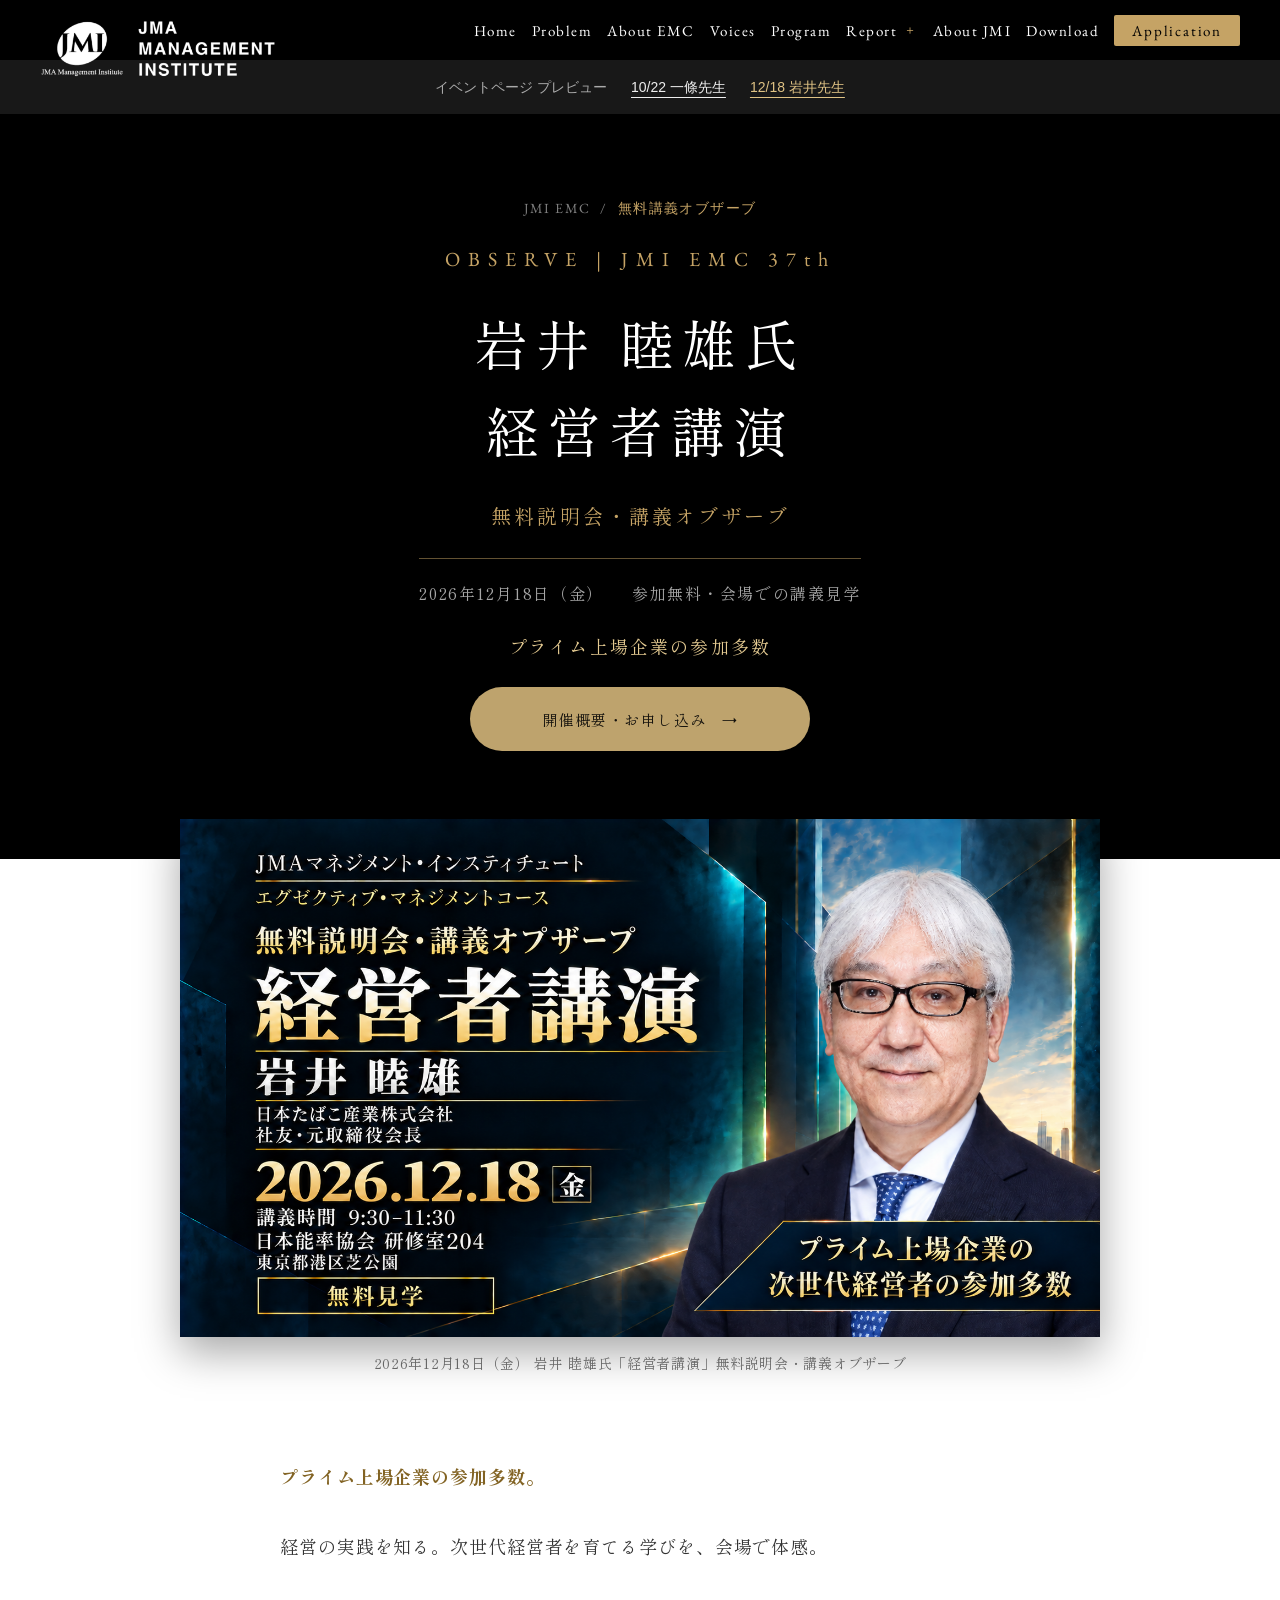
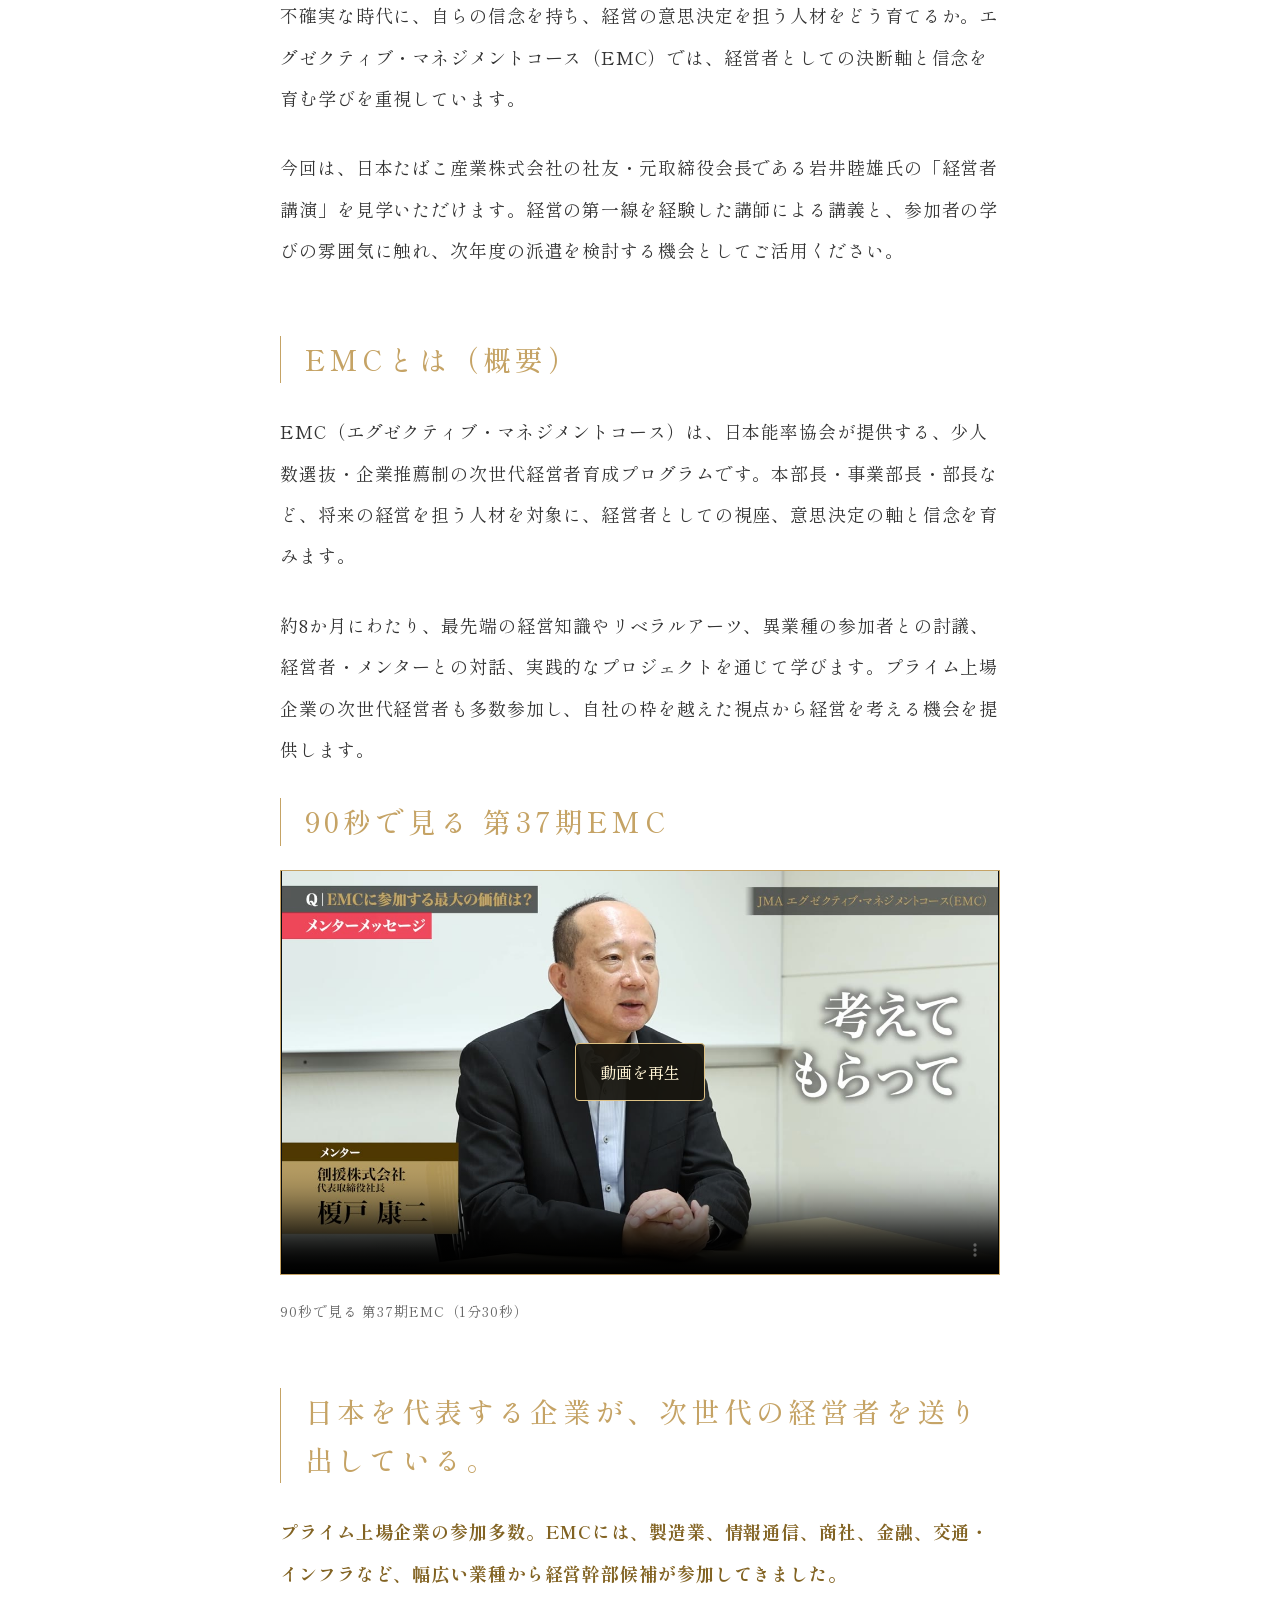
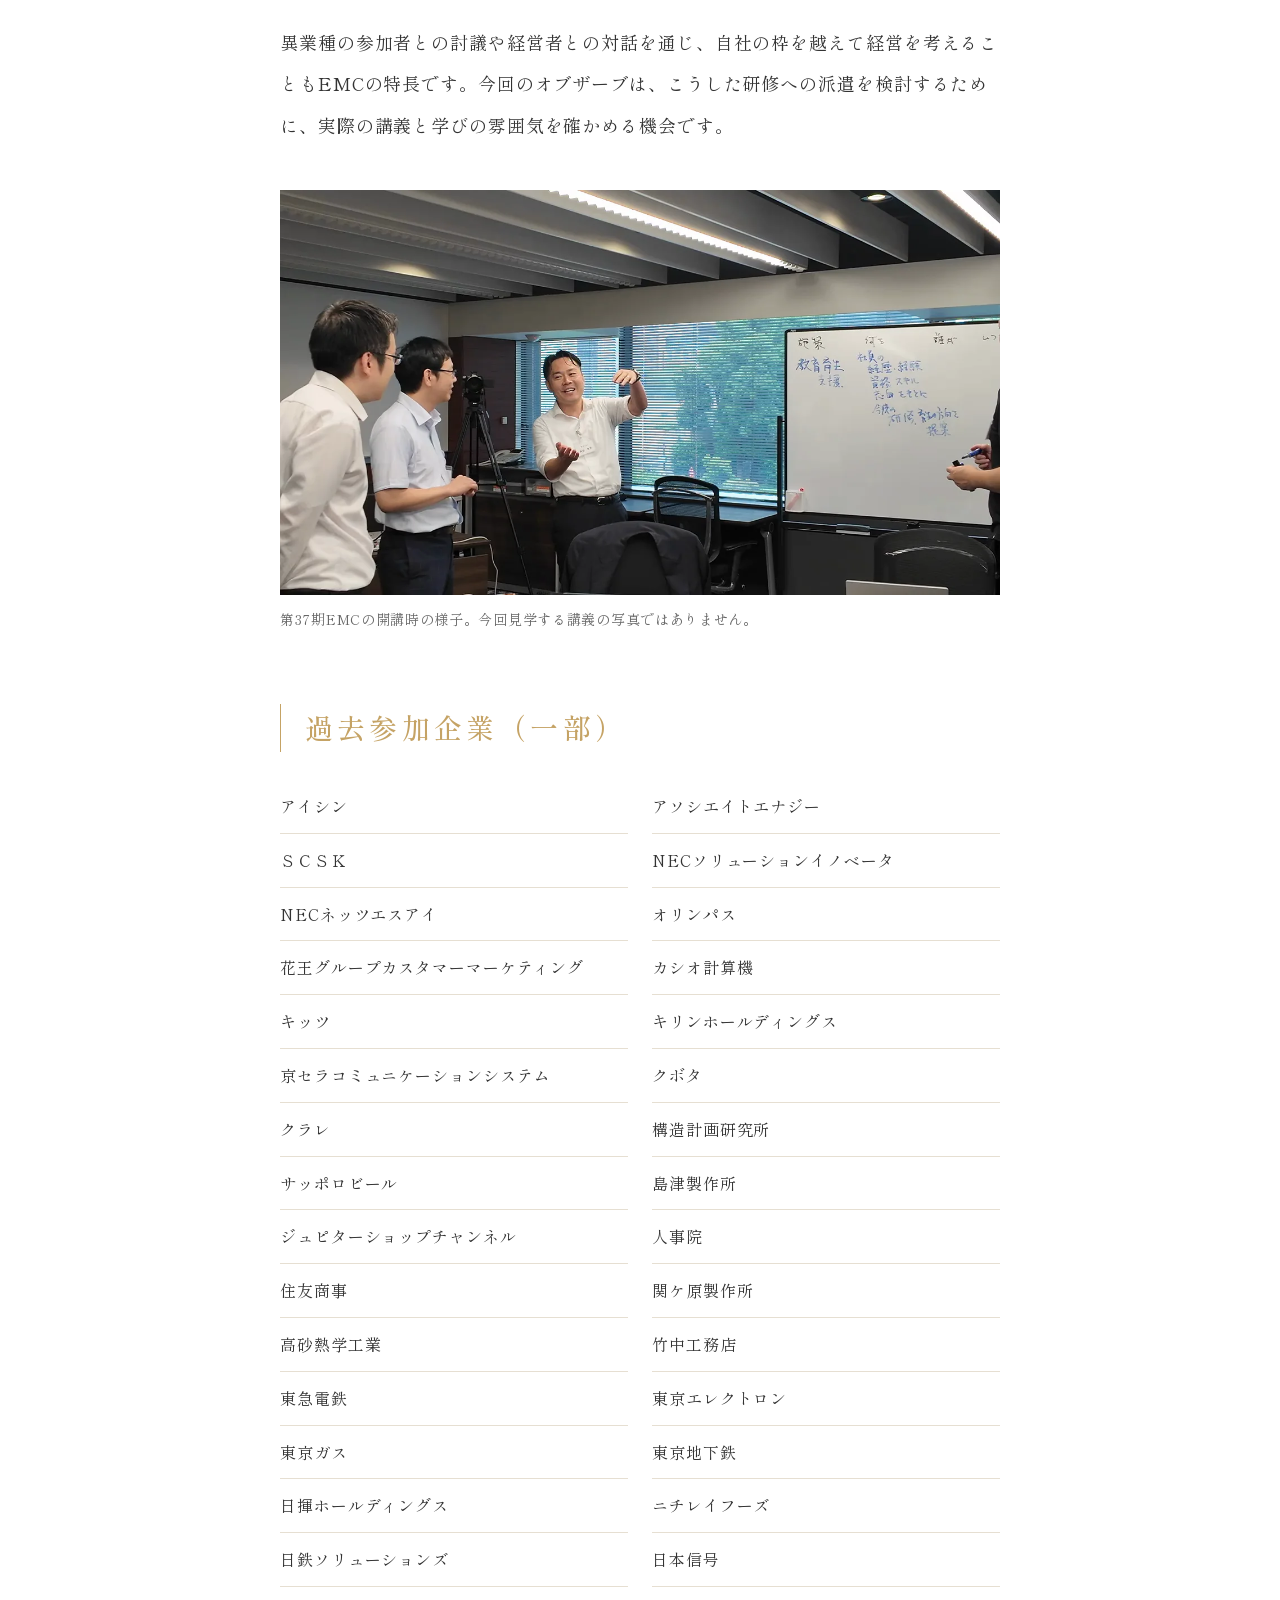
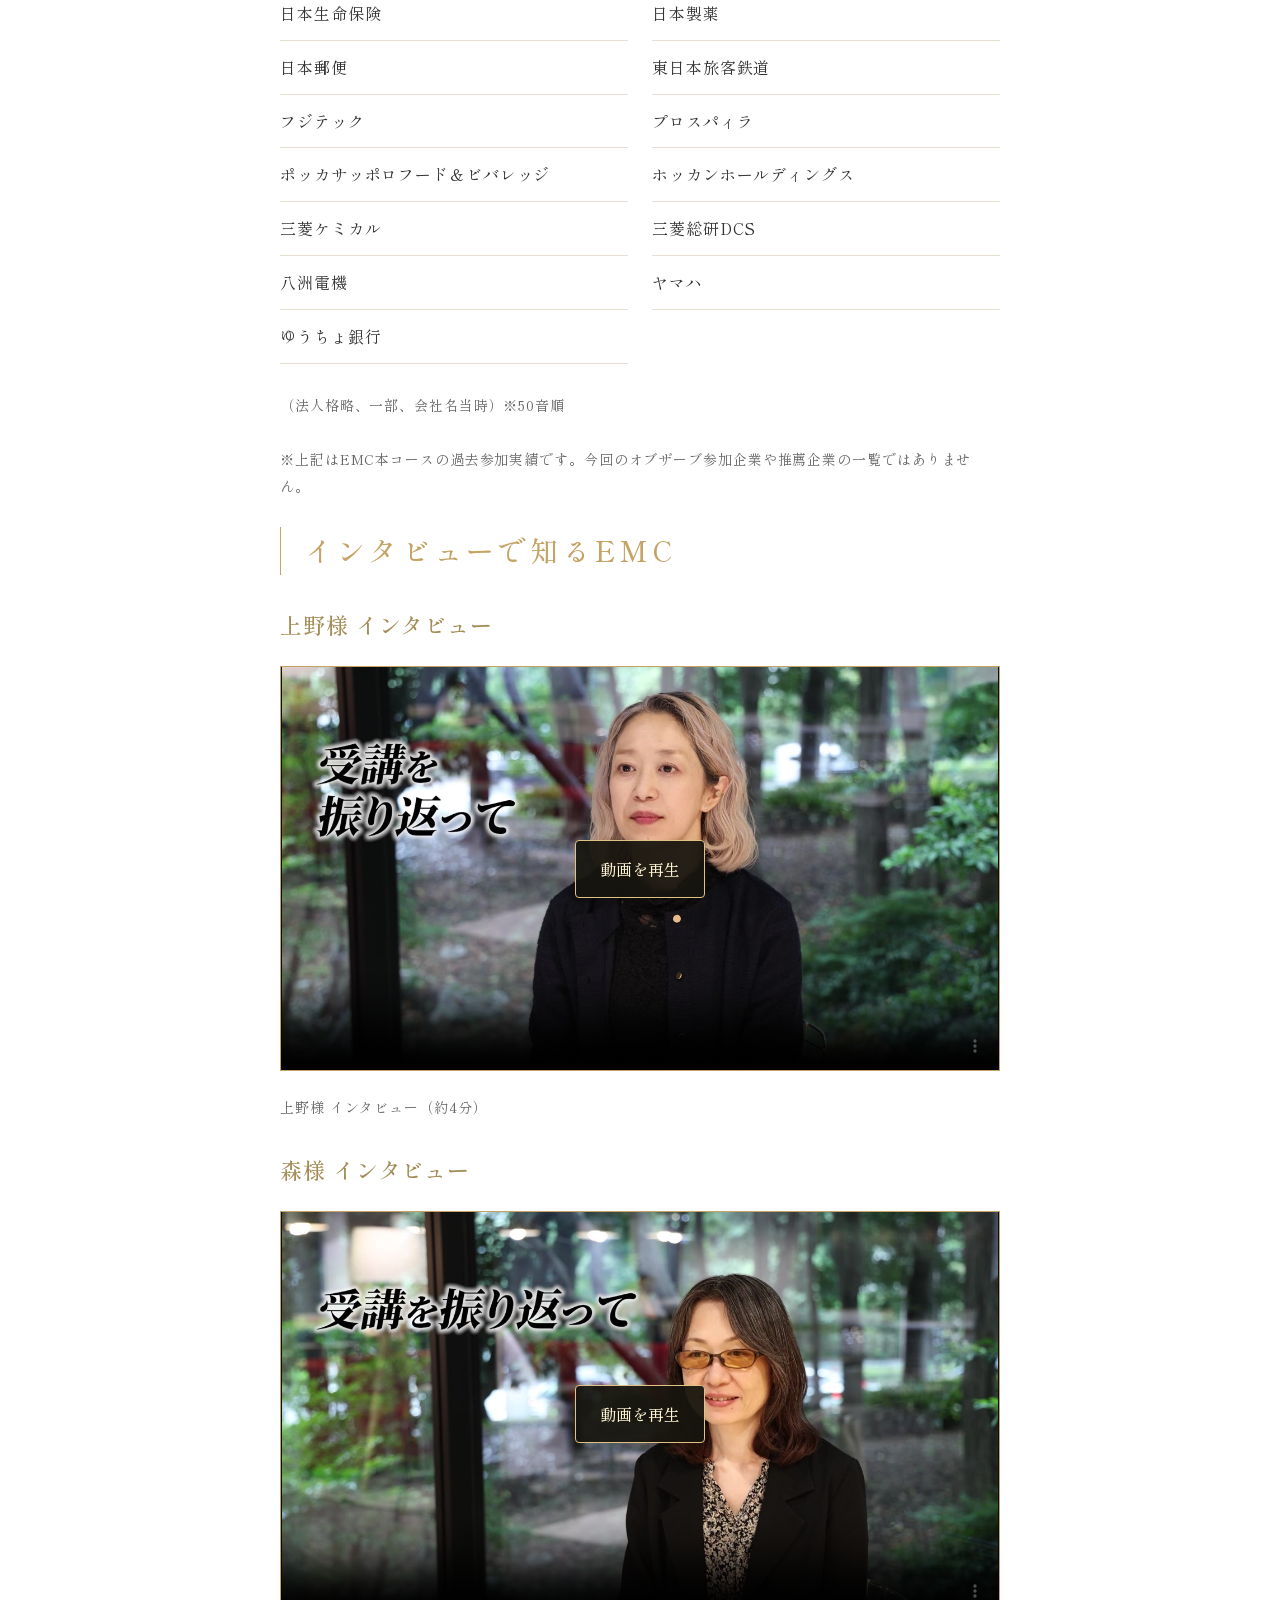
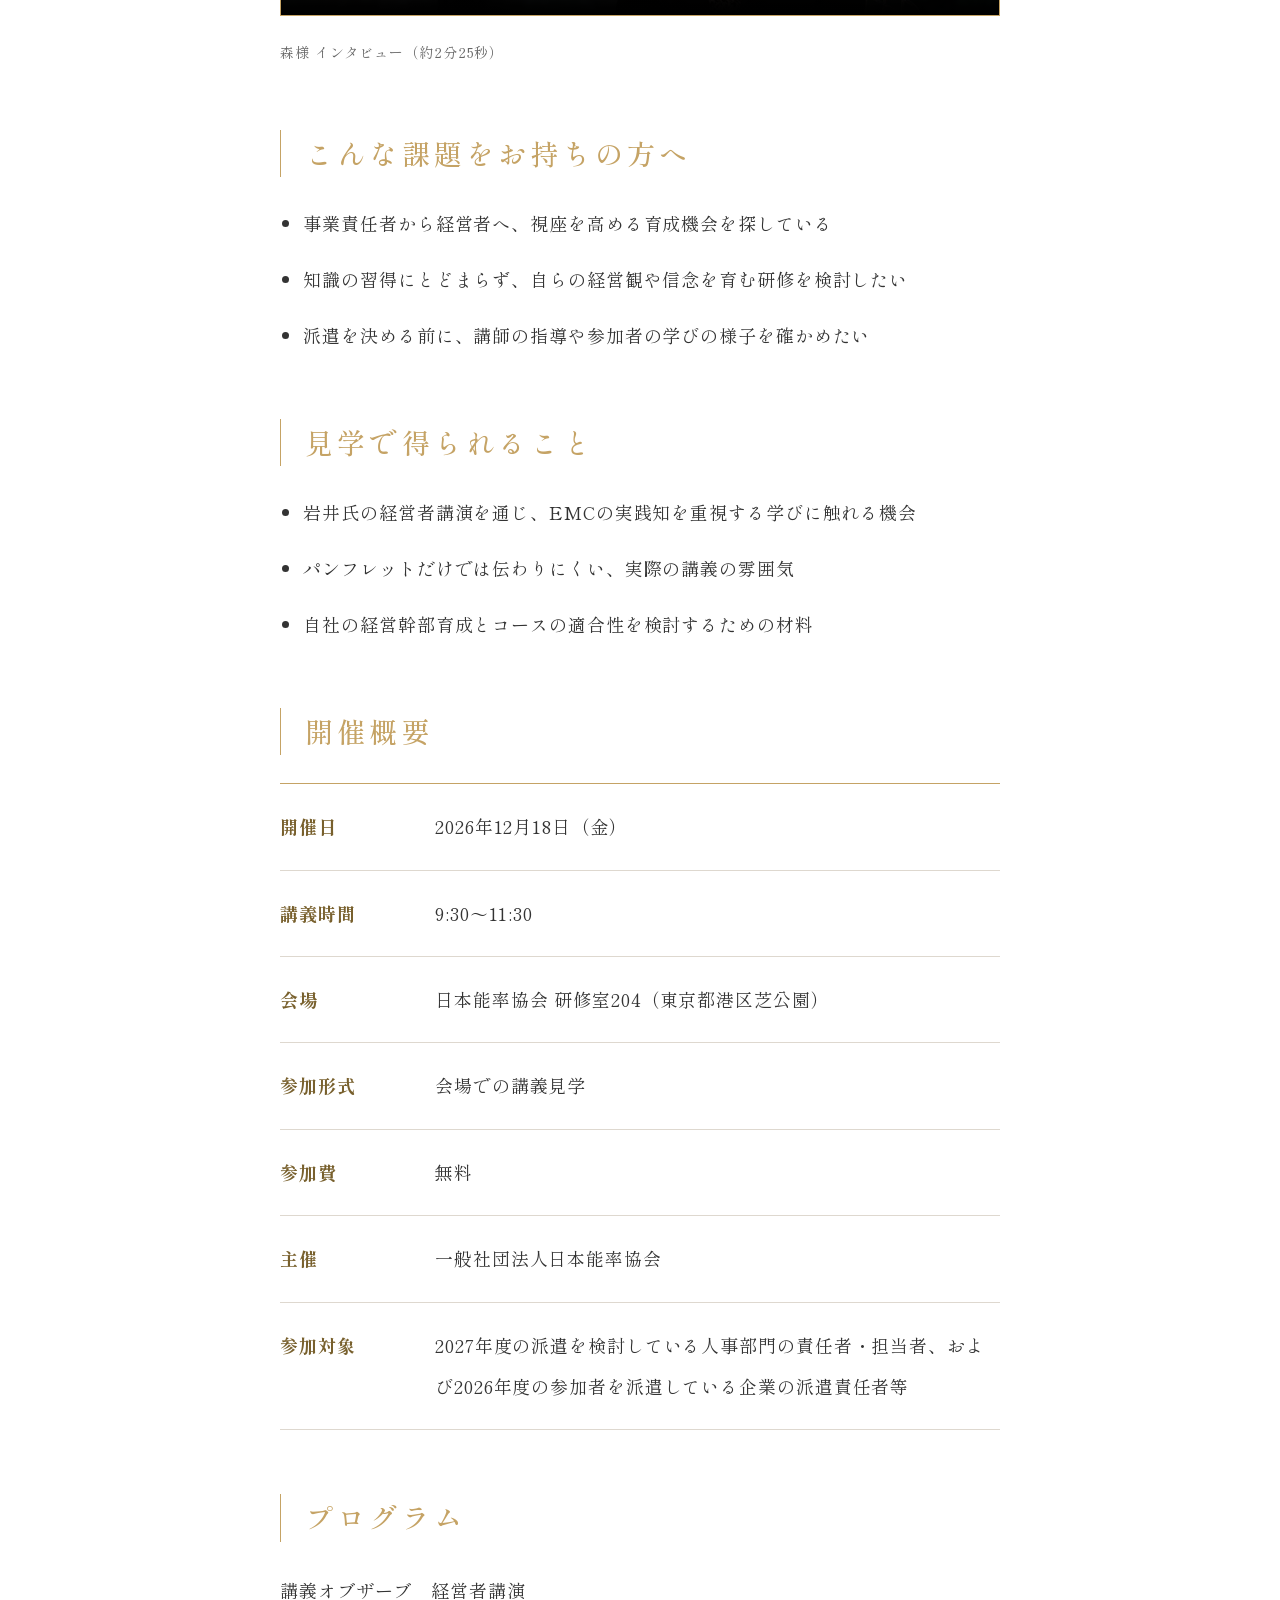
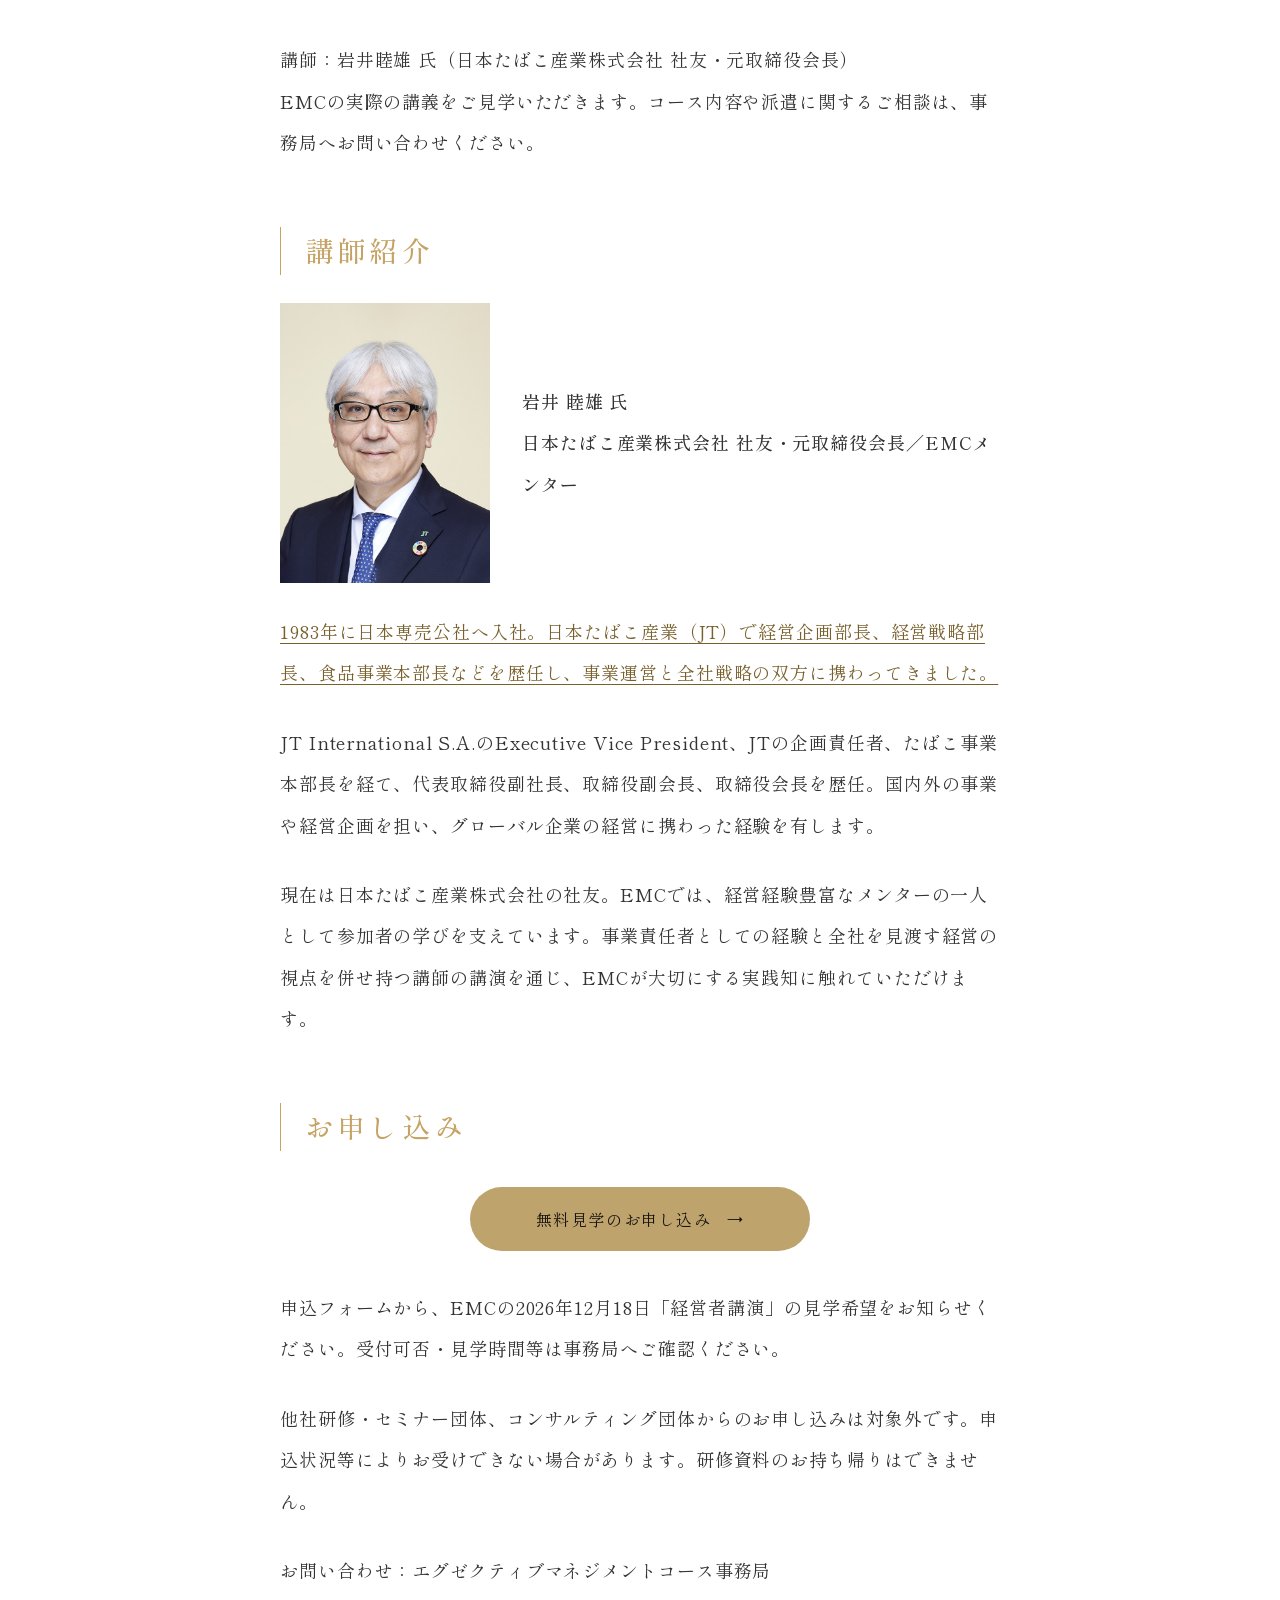
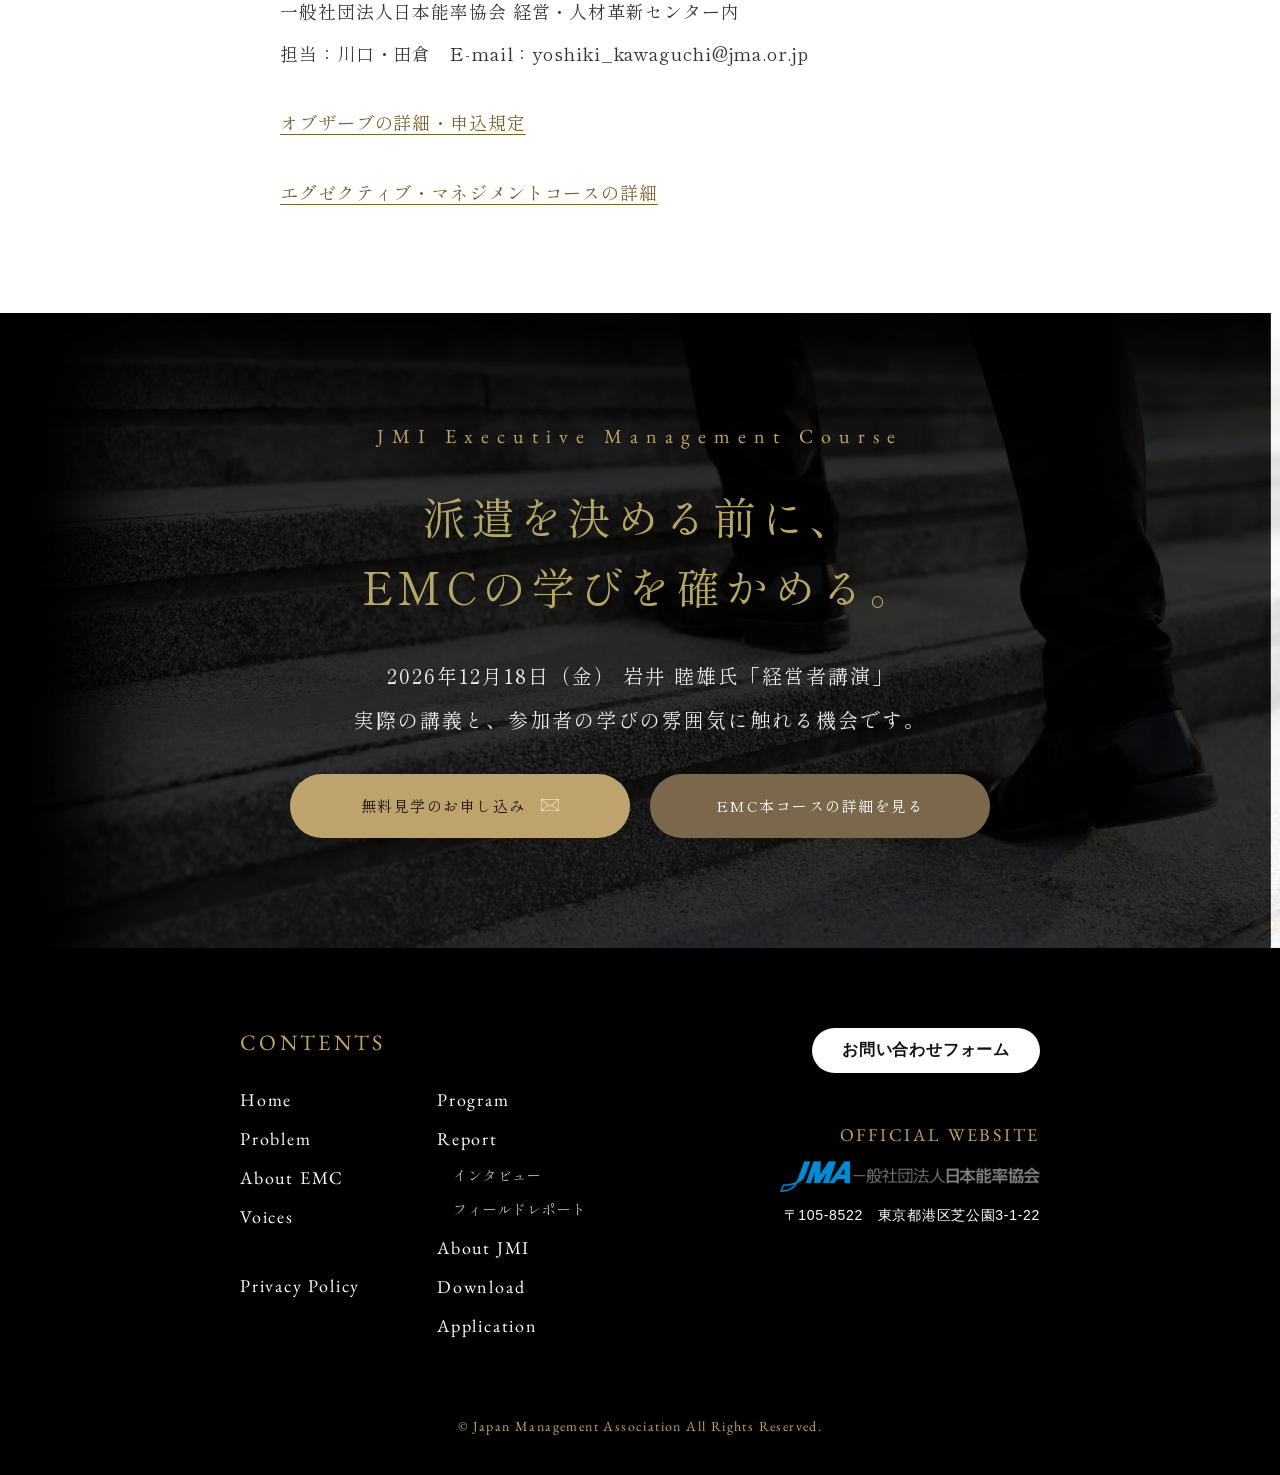
==== commit b491c686: "Add three EMC videos to October and December pages" ====
--- a/december.html
+++ b/december.html
@@ -74,6 +74,16 @@
 <h2 class="iv-h2">EMCとは（概要）</h2>
 <p class="">EMC（エグゼクティブ・マネジメントコース）は、日本能率協会が提供する、少人数選抜・企業推薦制の次世代経営者育成プログラムです。本部長・事業部長・部長など、将来の経営を担う人材を対象に、経営者としての視座、意思決定の軸と信念を育みます。</p>
 <p class="">約8か月にわたり、最先端の経営知識やリベラルアーツ、異業種の参加者との討議、経営者・メンターとの対話、実践的なプロジェクトを通じて学びます。プライム上場企業の次世代経営者も多数参加し、自社の枠を越えた視点から経営を考える機会を提供します。</p>
+<section id="emc-intro" class="event-interview" aria-labelledby="emc-intro-title">
+<h2 id="emc-intro-title" class="iv-h2">90秒で見る 第37期EMC</h2>
+<div class="event-video-frame">
+<video id="emc-intro-video" controls playsinline preload="none" poster="emc-intro-poster.jpg" data-stream="emc-intro.m3u8" aria-label="90秒で見る 第37期EMC動画"></video>
+<button class="event-video-start" type="button" aria-controls="emc-intro-video">動画を再生</button>
+</div>
+<p class="event-video-caption">90秒で見る 第37期EMC（1分30秒）</p>
+<p class="event-video-status" role="status" aria-live="polite" hidden></p>
+<noscript><p>動画の再生にはJavaScriptを有効にしてください。</p></noscript>
+</section>
 <h2 class="iv-h2">日本を代表する企業が、次世代の経営者を送り出している。</h2>
 <p class="event-proof">プライム上場企業の参加多数。EMCには、製造業、情報通信、商社、金融、交通・インフラなど、幅広い業種から経営幹部候補が参加してきました。</p>
 <p class="">異業種の参加者との討議や経営者との対話を通じ、自社の枠を越えて経営を考えることもEMCの特長です。今回のオブザーブは、こうした研修への派遣を検討するために、実際の講義と学びの雰囲気を確かめる機会です。</p>
@@ -82,6 +92,29 @@
 <ul class="company-list"><li>アイシン</li><li>アソシエイトエナジー</li><li>ＳＣＳＫ</li><li>NECソリューションイノベータ</li><li>NECネッツエスアイ</li><li>オリンパス</li><li>花王グループカスタマーマーケティング</li><li>カシオ計算機</li><li>キッツ</li><li>キリンホールディングス</li><li>京セラコミュニケーションシステム</li><li>クボタ</li><li>クラレ</li><li>構造計画研究所</li><li>サッポロビール</li><li>島津製作所</li><li>ジュピターショップチャンネル</li><li>人事院</li><li>住友商事</li><li>関ケ原製作所</li><li>高砂熱学工業</li><li>竹中工務店</li><li>東急電鉄</li><li>東京エレクトロン</li><li>東京ガス</li><li>東京地下鉄</li><li>日揮ホールディングス</li><li>ニチレイフーズ</li><li>日鉄ソリューションズ</li><li>日本信号</li><li>日本生命保険</li><li>日本製薬</li><li>日本郵便</li><li>東日本旅客鉄道</li><li>フジテック</li><li>プロスパィラ</li><li>ポッカサッポロフード＆ビバレッジ</li><li>ホッカンホールディングス</li><li>三菱ケミカル</li><li>三菱総研DCS</li><li>八洲電機</li><li>ヤマハ</li><li>ゆうちょ銀行</li></ul>
 <p class="event-note">（法人格略、一部、会社名当時）※50音順</p>
 <p class="event-note">※上記はEMC本コースの過去参加実績です。今回のオブザーブ参加企業や推薦企業の一覧ではありません。</p>
+<section id="participant-interviews" class="event-video-collection" aria-labelledby="participant-interviews-title">
+<h2 id="participant-interviews-title" class="iv-h2">インタビューで知るEMC</h2>
+<section id="ueno-interview" class="event-interview" aria-labelledby="ueno-interview-title">
+<h3 id="ueno-interview-title" class="event-video-heading">上野様 インタビュー</h3>
+<div class="event-video-frame">
+<video id="ueno-interview-video" controls playsinline preload="none" poster="ueno-interview-poster.jpg" data-stream="ueno-interview.m3u8" aria-label="上野様 インタビュー動画"></video>
+<button class="event-video-start" type="button" aria-controls="ueno-interview-video">動画を再生</button>
+</div>
+<p class="event-video-caption">上野様 インタビュー（約4分）</p>
+<p class="event-video-status" role="status" aria-live="polite" hidden></p>
+<noscript><p>動画の再生にはJavaScriptを有効にしてください。</p></noscript>
+</section>
+<section id="mori-interview" class="event-interview" aria-labelledby="mori-interview-title">
+<h3 id="mori-interview-title" class="event-video-heading">森様 インタビュー</h3>
+<div class="event-video-frame">
+<video id="mori-interview-video" controls playsinline preload="none" poster="mori-interview-poster.jpg" data-stream="mori-interview.m3u8" aria-label="森様 インタビュー動画"></video>
+<button class="event-video-start" type="button" aria-controls="mori-interview-video">動画を再生</button>
+</div>
+<p class="event-video-caption">森様 インタビュー（約2分25秒）</p>
+<p class="event-video-status" role="status" aria-live="polite" hidden></p>
+<noscript><p>動画の再生にはJavaScriptを有効にしてください。</p></noscript>
+</section>
+</section>
 <h2 class="iv-h2">こんな課題をお持ちの方へ</h2>
 <ul class="iv-list event-list"><li>事業責任者から経営者へ、視座を高める育成機会を探している</li><li>知識の習得にとどまらず、自らの経営観や信念を育む研修を検討したい</li><li>派遣を決める前に、講師の指導や参加者の学びの様子を確かめたい</li></ul>
 <h2 class="iv-h2">見学で得られること</h2>
@@ -314,6 +347,8 @@
             }
         });
     </script>
+<script src="hls.min.js" defer></script>
+<script src="interview-player.js" defer></script>
 </body>
 
 </html>
--- a/event.css
+++ b/event.css
@@ -7,3 +7,21 @@
 .event-learning-photo{margin:16px 0 8px}.event-learning-photo img{display:block;width:100%;height:auto}.event-learning-photo .iv-caption{text-align:left;margin-top:12px}.iv-keyvisual img{height:auto;object-fit:contain}
 
 .speaker-identity{display:flex;align-items:center;gap:32px}.speaker-identity img{display:block;width:210px;max-width:40%;height:auto}.speaker-identity p{flex:1;font-weight:500}.iv-body .speaker-identity p{margin:0}@media(max-width:600px){.speaker-identity{align-items:flex-start;gap:20px}.speaker-identity img{width:140px}.speaker-identity p{font-size:16px;line-height:1.9}}
+/* Speaker interview video */
+.event-interview{display:grid;gap:24px;width:100%;min-width:0;scroll-margin-top:95px}
+.event-interview .iv-h2{margin-top:0}
+.event-video-frame{position:relative;width:100%;aspect-ratio:16/9;background:#080d12;border:1px solid #c5a365;overflow:hidden}
+.event-video-frame video{display:block;width:100%;height:100%;object-fit:contain}
+.event-video-start{position:absolute;left:50%;top:50%;transform:translate(-50%,-50%);padding:16px 24px;max-width:90%;border:1px solid #dfc284;border-radius:4px;background:#17150fed;color:#fff4d4;font:500 16px/1.5 'Shippori Mincho',serif;white-space:nowrap;cursor:pointer}
+.event-video-start:hover{background:#30291e}
+.event-video-start:focus-visible{outline:3px solid #fff;outline-offset:4px}
+.event-video-start[hidden]{display:none}
+.iv-body .event-video-caption{margin:0;font-size:14px;color:#666;line-height:1.8}
+.iv-body .event-video-status{margin:0;font-size:14px;line-height:1.8;color:#8c291e}
+@media(max-width:600px){.event-video-start{font-size:14px;padding:12px 16px}.event-interview{gap:18px}}
+
+/* Shared EMC video sections */
+.event-video-collection{display:grid;gap:32px;scroll-margin-top:95px}
+.event-video-collection>.iv-h2{margin:0}
+.iv-body .event-video-heading{margin:0;font-size:22px;line-height:1.6;font-weight:500;color:#a38c56}
+@media(max-width:600px){.event-video-collection{gap:28px}.iv-body .event-video-heading{font-size:20px}}
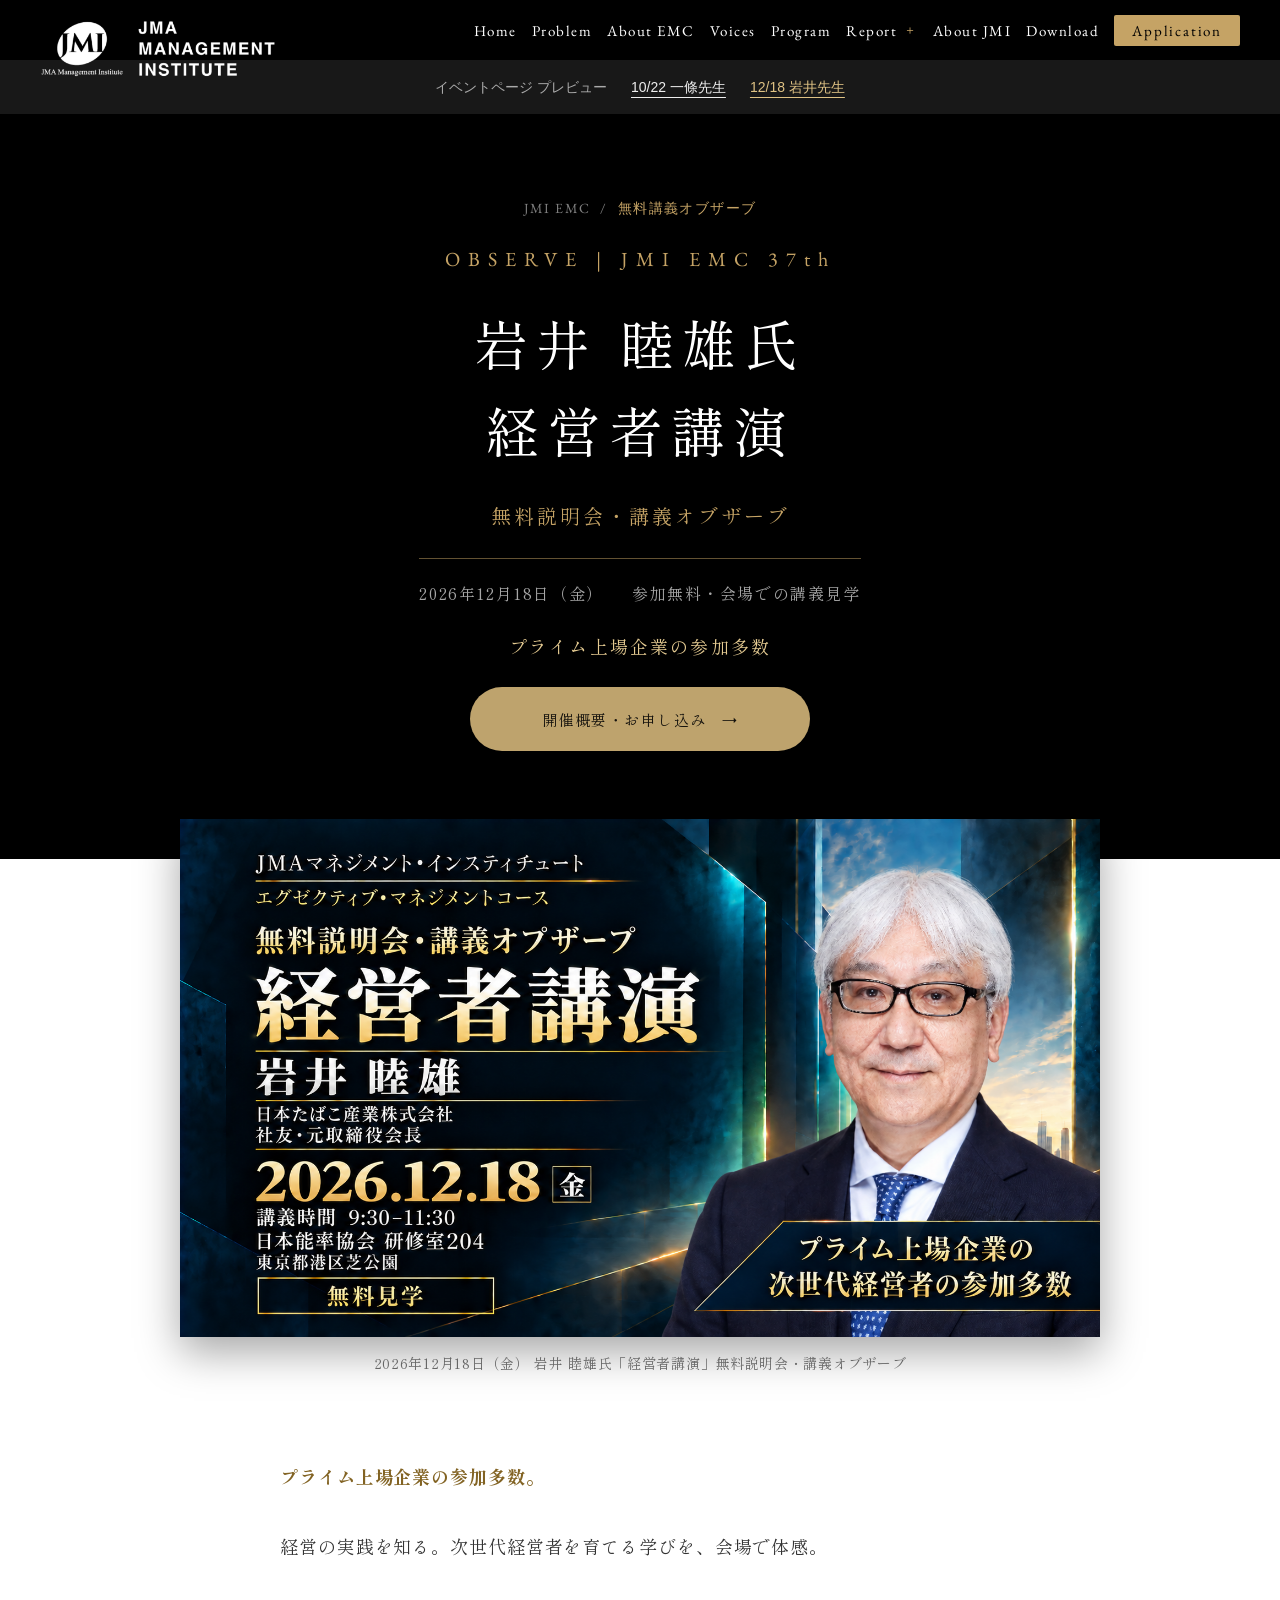
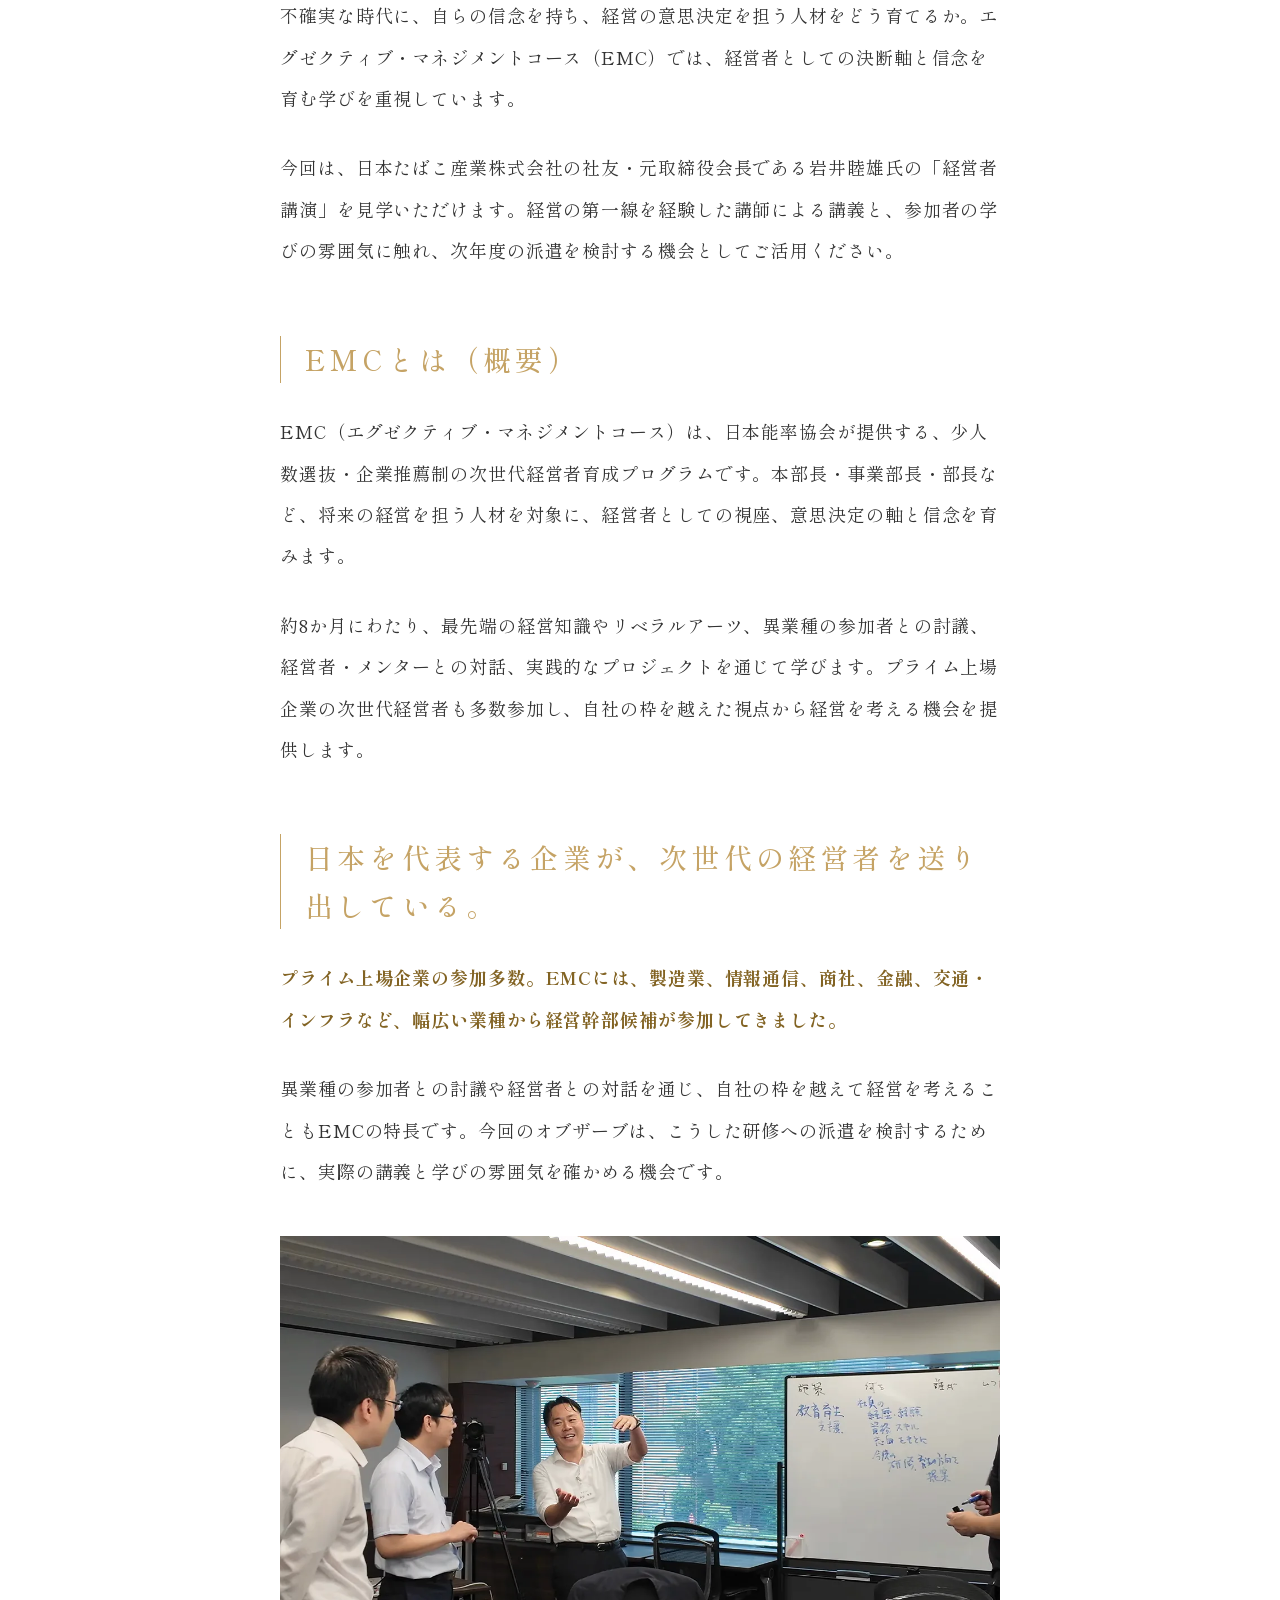
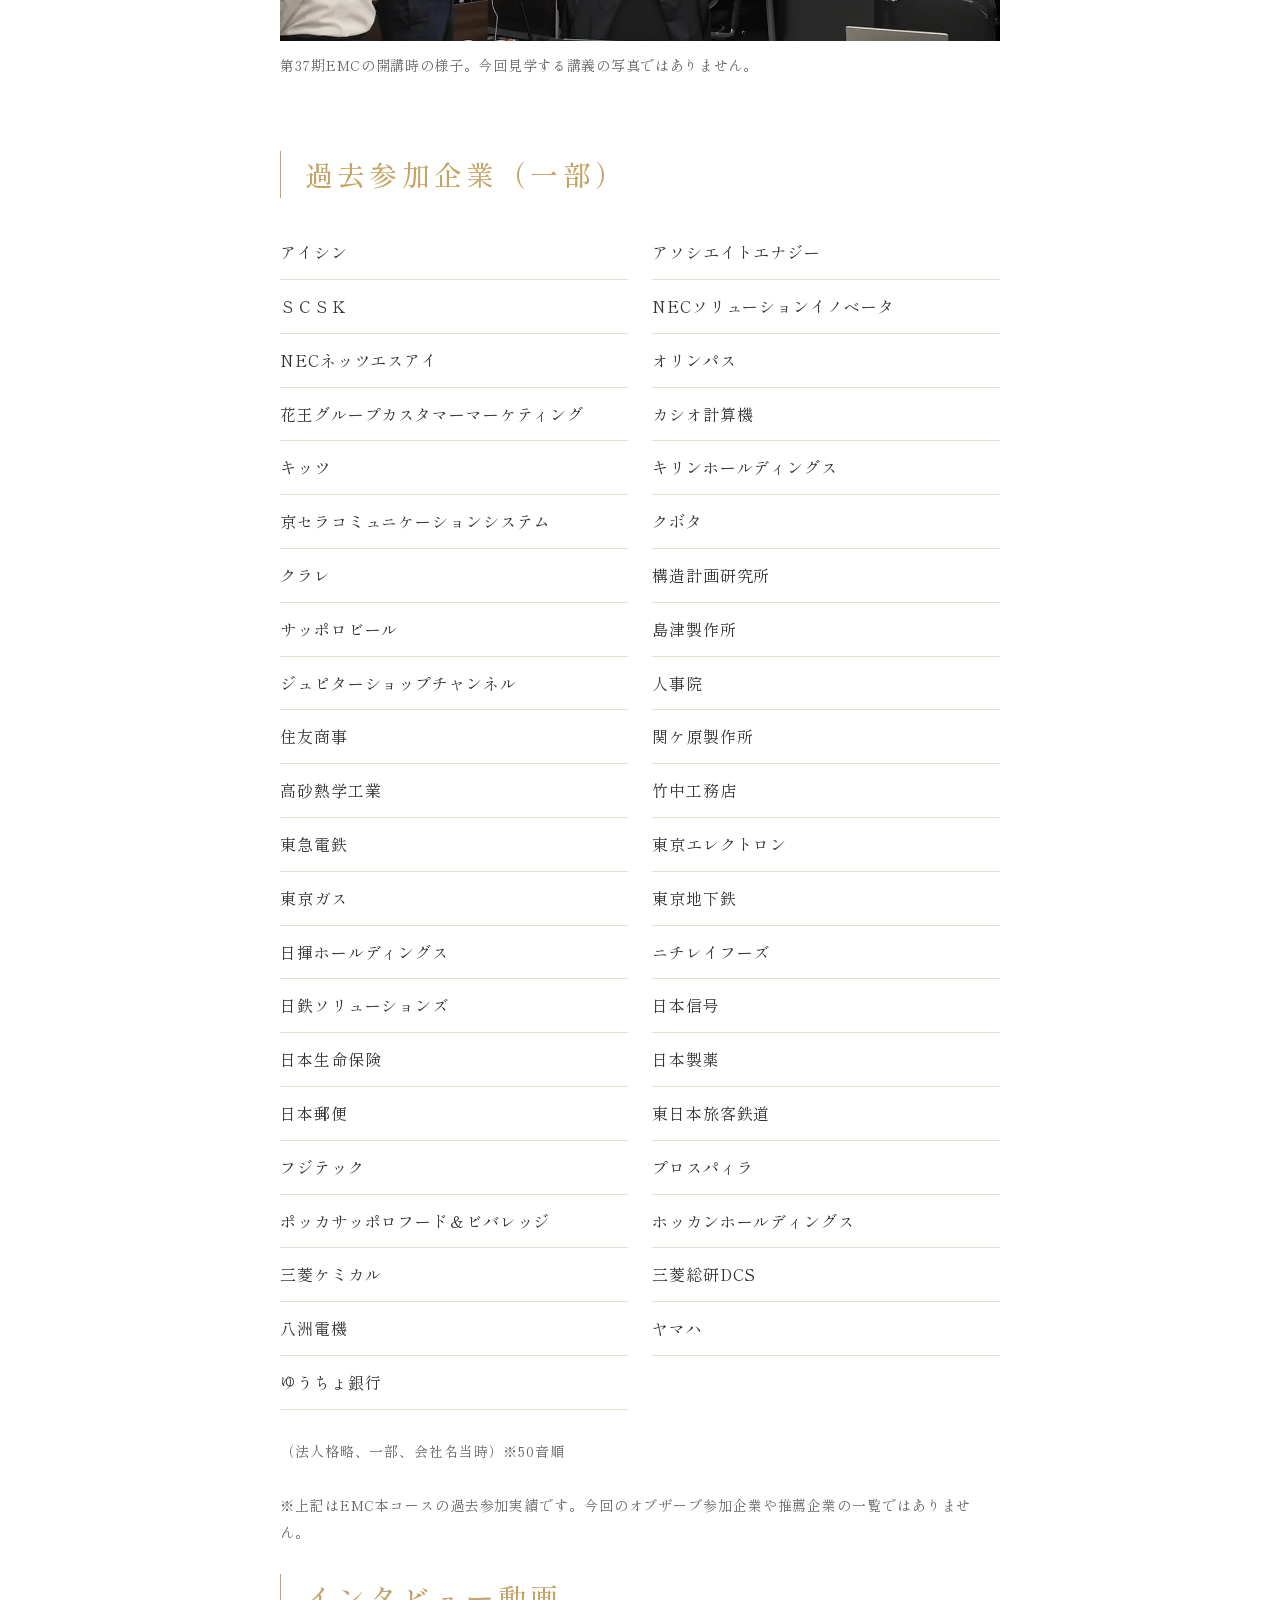
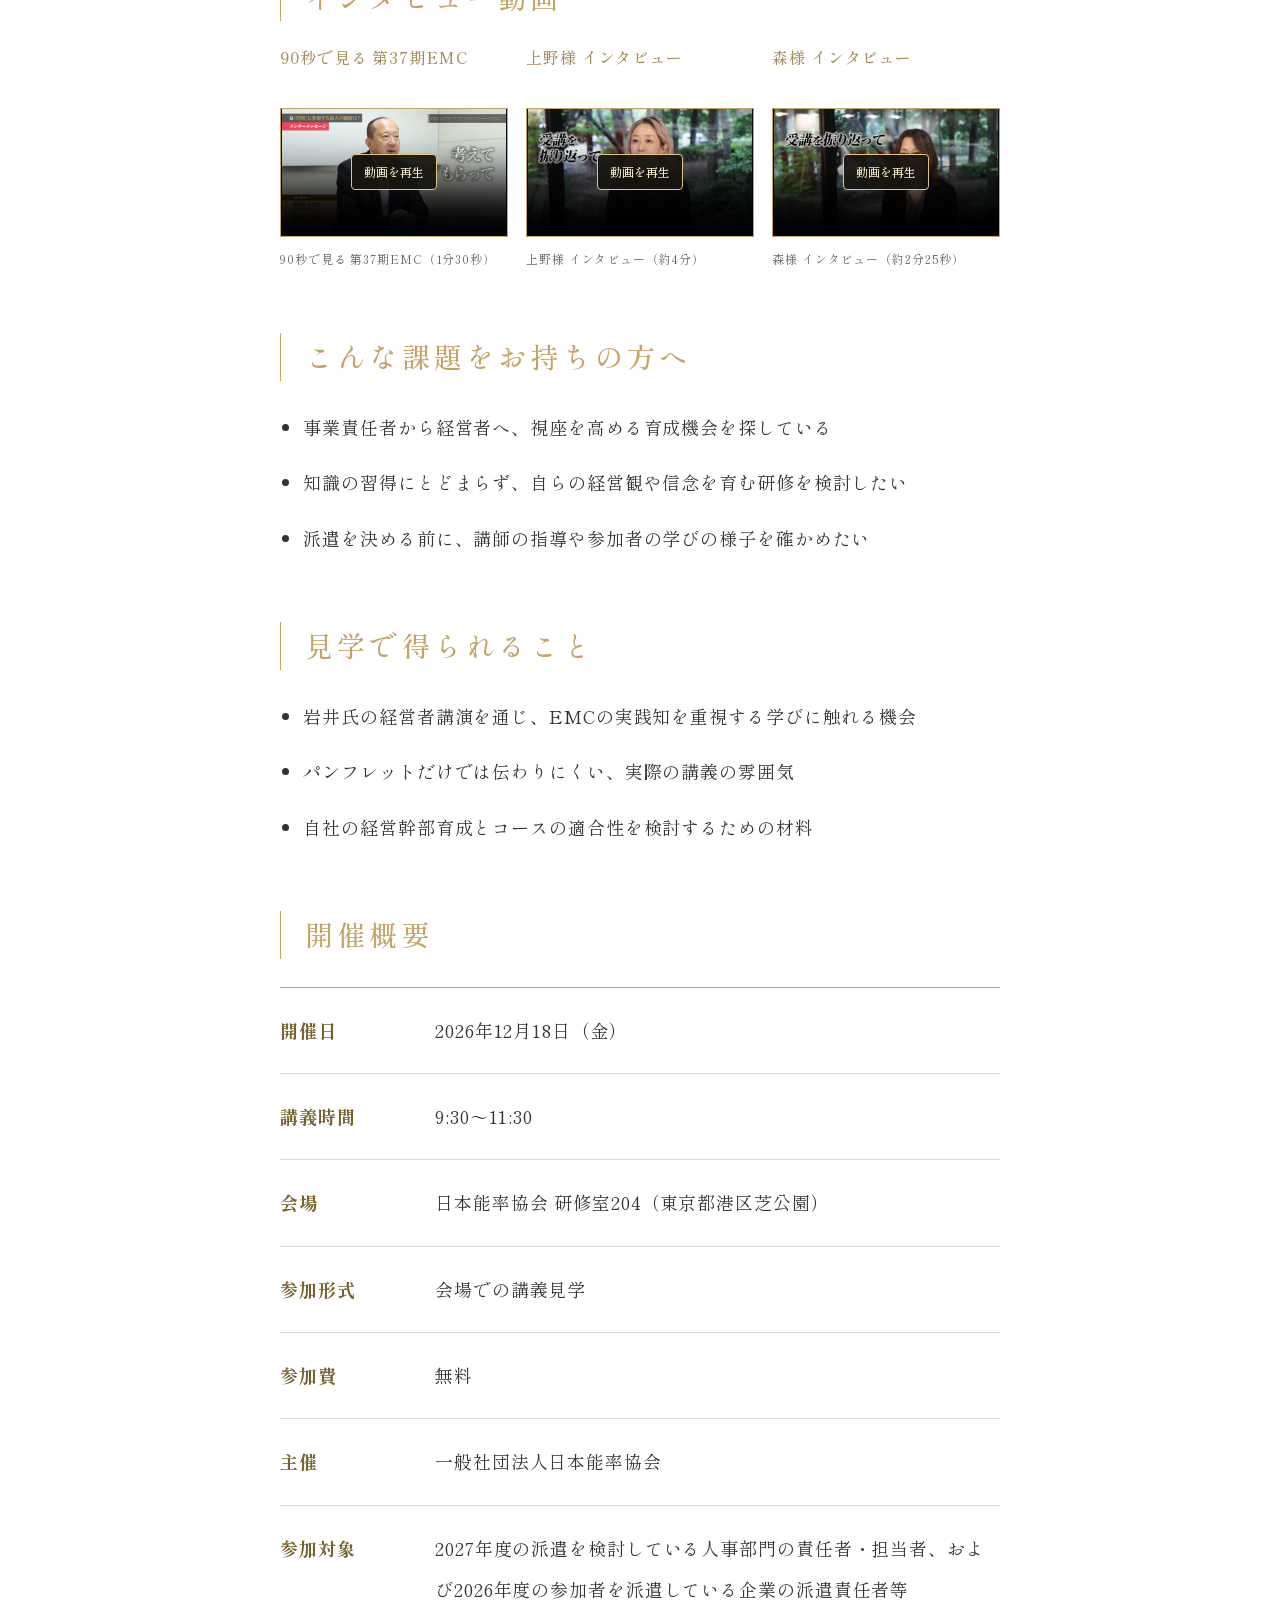
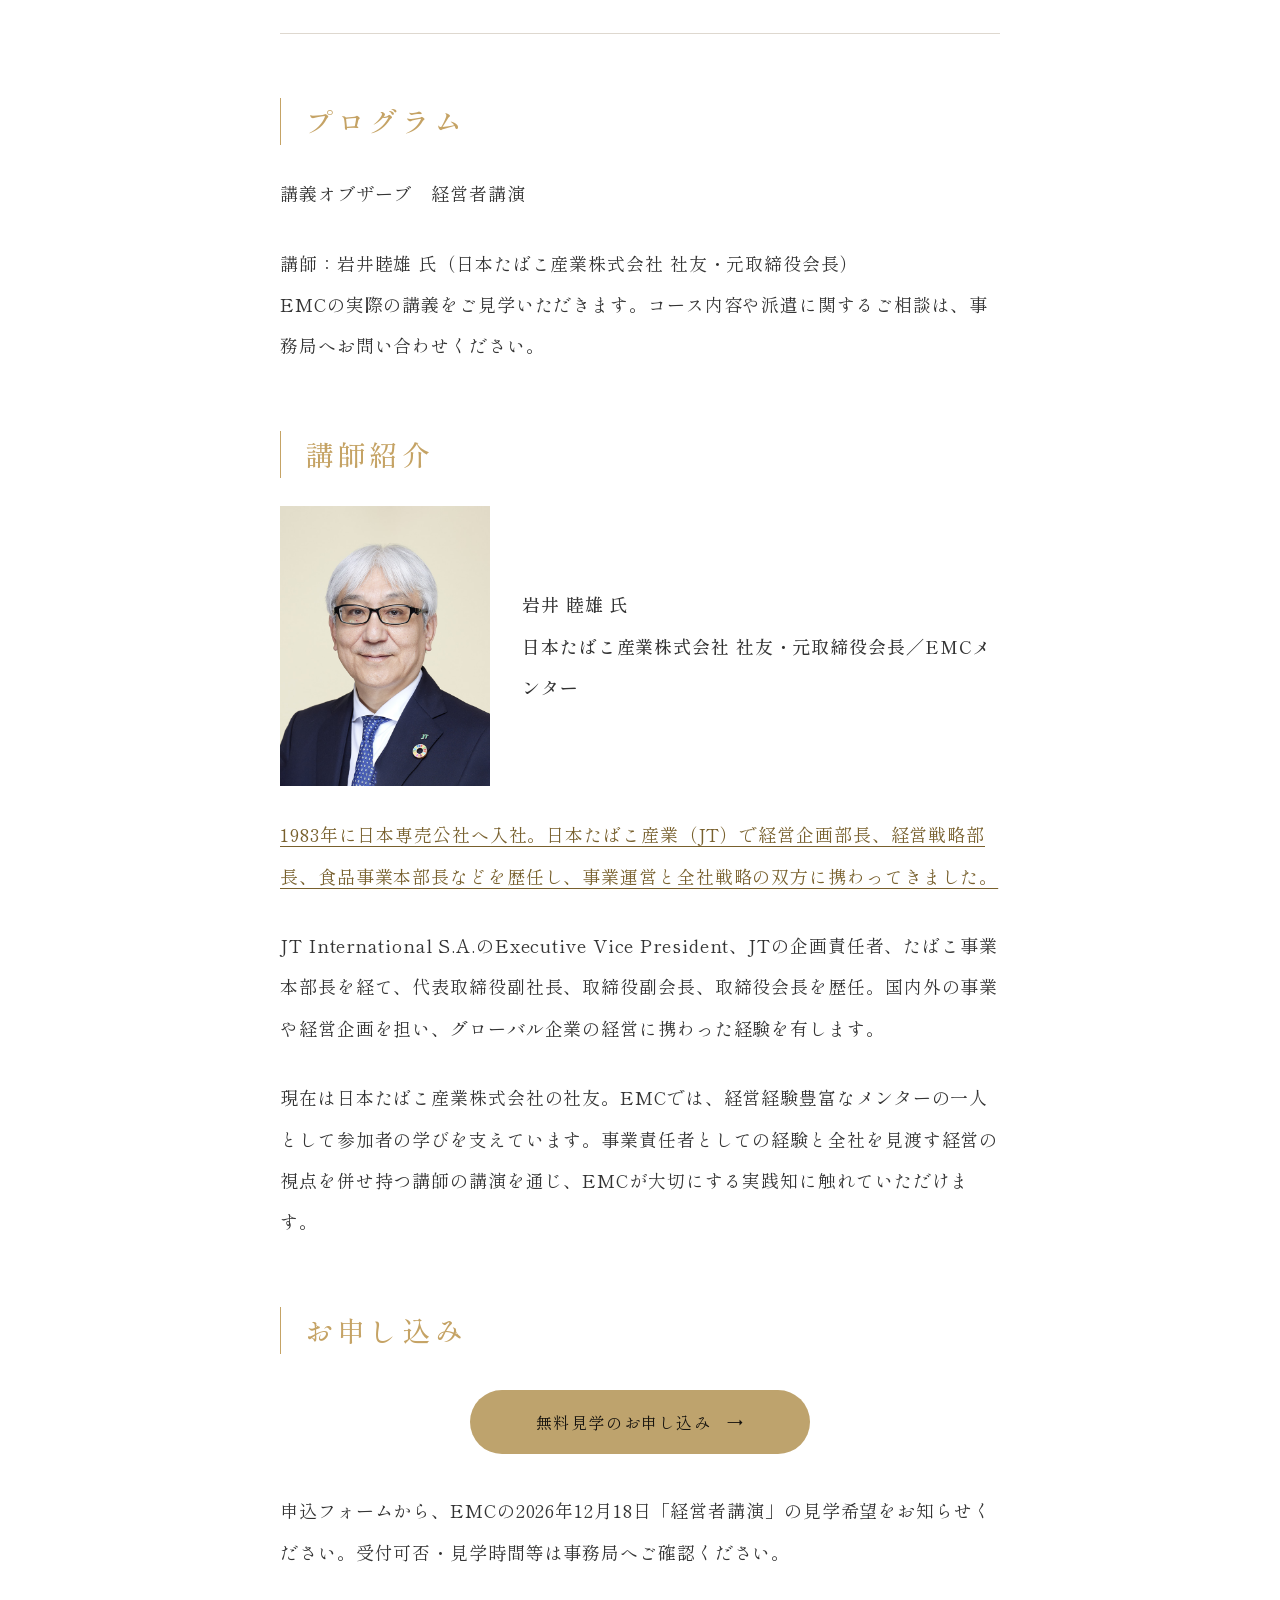
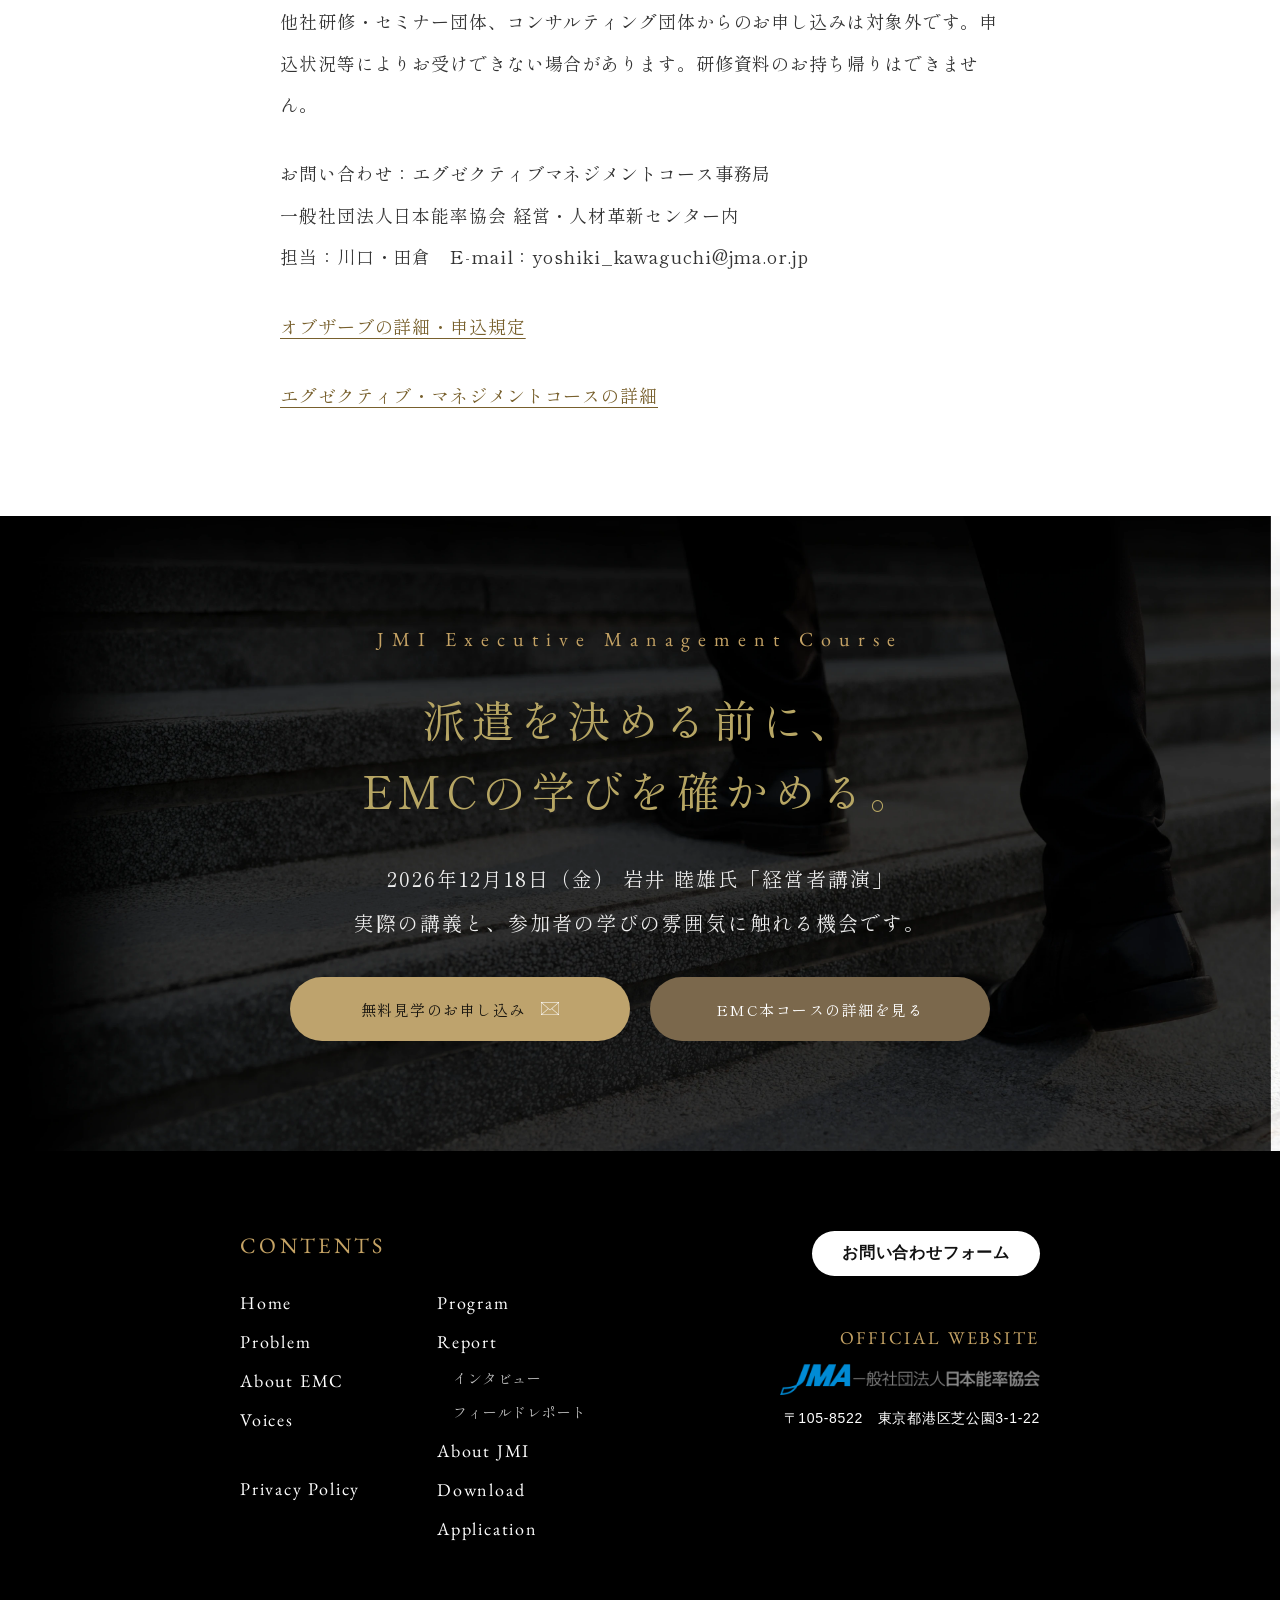
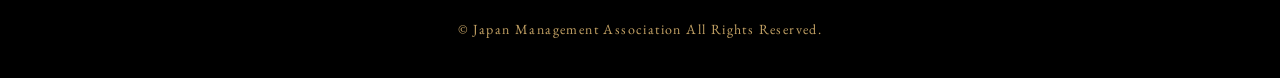
==== commit ddec06d2: "Arrange shared videos in three columns below Ichijo interview" ====
--- a/december.html
+++ b/december.html
@@ -1,4 +1,4 @@
-<!DOCTYPE html><html lang="ja"><head><meta charset="UTF-8"><meta name="viewport" content="width=device-width,initial-scale=1"><meta name="robots" content="noindex,nofollow"><title>岩井 睦雄氏「経営者講演」無料講義オブザーブ｜EMC</title><meta name="description" content="2026年12月18日（金）、岩井 睦雄氏の経営者講演を見学。次年度の幹部育成・EMCへの派遣を検討する企業のご担当者へ。"><link rel="icon" href="favicon.ico"><link href="fonts.css" rel="stylesheet"><link rel="stylesheet" href="style.css"><link rel="stylesheet" href="interview.css"><link rel="stylesheet" href="event.css"></head><body class="iv-page"><a href="#main" class="skip-link">本文へ</a><header class="header">
+<!DOCTYPE html><html lang="ja"><head><meta charset="UTF-8"><meta name="viewport" content="width=device-width,initial-scale=1"><meta name="robots" content="noindex,nofollow"><title>岩井 睦雄氏「経営者講演」無料講義オブザーブ｜EMC</title><meta name="description" content="2026年12月18日（金）、岩井 睦雄氏の経営者講演を見学。次年度の幹部育成・EMCへの派遣を検討する企業のご担当者へ。"><link rel="icon" href="favicon.ico"><link href="fonts.css" rel="stylesheet"><link rel="stylesheet" href="style.css"><link rel="stylesheet" href="interview.css"><link rel="stylesheet" href="event.css?v=video-grid-1"></head><body class="iv-page"><a href="#main" class="skip-link">本文へ</a><header class="header">
 
         <a href="https://jmi.jma.or.jp/lp/001/index.html" class="header-logo">
             <img src="jmi_logo.webp" alt="JMI EMC Logo">
@@ -74,16 +74,6 @@
 <h2 class="iv-h2">EMCとは（概要）</h2>
 <p class="">EMC（エグゼクティブ・マネジメントコース）は、日本能率協会が提供する、少人数選抜・企業推薦制の次世代経営者育成プログラムです。本部長・事業部長・部長など、将来の経営を担う人材を対象に、経営者としての視座、意思決定の軸と信念を育みます。</p>
 <p class="">約8か月にわたり、最先端の経営知識やリベラルアーツ、異業種の参加者との討議、経営者・メンターとの対話、実践的なプロジェクトを通じて学びます。プライム上場企業の次世代経営者も多数参加し、自社の枠を越えた視点から経営を考える機会を提供します。</p>
-<section id="emc-intro" class="event-interview" aria-labelledby="emc-intro-title">
-<h2 id="emc-intro-title" class="iv-h2">90秒で見る 第37期EMC</h2>
-<div class="event-video-frame">
-<video id="emc-intro-video" controls playsinline preload="none" poster="emc-intro-poster.jpg" data-stream="emc-intro.m3u8" aria-label="90秒で見る 第37期EMC動画"></video>
-<button class="event-video-start" type="button" aria-controls="emc-intro-video">動画を再生</button>
-</div>
-<p class="event-video-caption">90秒で見る 第37期EMC（1分30秒）</p>
-<p class="event-video-status" role="status" aria-live="polite" hidden></p>
-<noscript><p>動画の再生にはJavaScriptを有効にしてください。</p></noscript>
-</section>
 <h2 class="iv-h2">日本を代表する企業が、次世代の経営者を送り出している。</h2>
 <p class="event-proof">プライム上場企業の参加多数。EMCには、製造業、情報通信、商社、金融、交通・インフラなど、幅広い業種から経営幹部候補が参加してきました。</p>
 <p class="">異業種の参加者との討議や経営者との対話を通じ、自社の枠を越えて経営を考えることもEMCの特長です。今回のオブザーブは、こうした研修への派遣を検討するために、実際の講義と学びの雰囲気を確かめる機会です。</p>
@@ -93,7 +83,18 @@
 <p class="event-note">（法人格略、一部、会社名当時）※50音順</p>
 <p class="event-note">※上記はEMC本コースの過去参加実績です。今回のオブザーブ参加企業や推薦企業の一覧ではありません。</p>
 <section id="participant-interviews" class="event-video-collection" aria-labelledby="participant-interviews-title">
-<h2 id="participant-interviews-title" class="iv-h2">インタビューで知るEMC</h2>
+<h2 id="participant-interviews-title" class="iv-h2">インタビュー動画</h2>
+<div class="event-video-grid">
+<section id="emc-intro" class="event-interview" aria-labelledby="emc-intro-title">
+<h3 id="emc-intro-title" class="event-video-heading">90秒で見る 第37期EMC</h3>
+<div class="event-video-frame">
+<video id="emc-intro-video" controls playsinline preload="none" poster="emc-intro-poster.jpg" data-stream="emc-intro.m3u8" aria-label="90秒で見る 第37期EMC動画"></video>
+<button class="event-video-start" type="button" aria-controls="emc-intro-video">動画を再生</button>
+</div>
+<p class="event-video-caption">90秒で見る 第37期EMC（1分30秒）</p>
+<p class="event-video-status" role="status" aria-live="polite" hidden></p>
+<noscript><p>動画の再生にはJavaScriptを有効にしてください。</p></noscript>
+</section>
 <section id="ueno-interview" class="event-interview" aria-labelledby="ueno-interview-title">
 <h3 id="ueno-interview-title" class="event-video-heading">上野様 インタビュー</h3>
 <div class="event-video-frame">
@@ -114,6 +115,7 @@
 <p class="event-video-status" role="status" aria-live="polite" hidden></p>
 <noscript><p>動画の再生にはJavaScriptを有効にしてください。</p></noscript>
 </section>
+</div>
 </section>
 <h2 class="iv-h2">こんな課題をお持ちの方へ</h2>
 <ul class="iv-list event-list"><li>事業責任者から経営者へ、視座を高める育成機会を探している</li><li>知識の習得にとどまらず、自らの経営観や信念を育む研修を検討したい</li><li>派遣を決める前に、講師の指導や参加者の学びの様子を確かめたい</li></ul>
--- a/event.css
+++ b/event.css
@@ -21,7 +21,11 @@
 @media(max-width:600px){.event-video-start{font-size:14px;padding:12px 16px}.event-interview{gap:18px}}
 
 /* Shared EMC video sections */
-.event-video-collection{display:grid;gap:32px;scroll-margin-top:95px}
+.event-video-collection{display:grid;gap:24px;scroll-margin-top:95px}
 .event-video-collection>.iv-h2{margin:0}
-.iv-body .event-video-heading{margin:0;font-size:22px;line-height:1.6;font-weight:500;color:#a38c56}
-@media(max-width:600px){.event-video-collection{gap:28px}.iv-body .event-video-heading{font-size:20px}}
+.event-video-grid{display:grid;grid-template-columns:repeat(3,minmax(0,1fr));gap:18px;align-items:start}
+.event-video-grid .event-interview{gap:12px}
+.iv-body .event-video-heading{margin:0;font-size:16px;line-height:1.6;font-weight:500;color:#a38c56;min-height:3.2em}
+.event-video-grid .event-video-start{font-size:12px;padding:8px 12px}
+.iv-body .event-video-grid .event-video-caption{font-size:12px;line-height:1.7}
+@media(max-width:600px){.event-video-grid{gap:8px}.iv-body .event-video-heading{font-size:12px}.event-video-grid .event-video-start{font-size:10px;padding:5px 7px}.iv-body .event-video-grid .event-video-caption{font-size:10px}.event-video-grid .event-interview{gap:8px}}
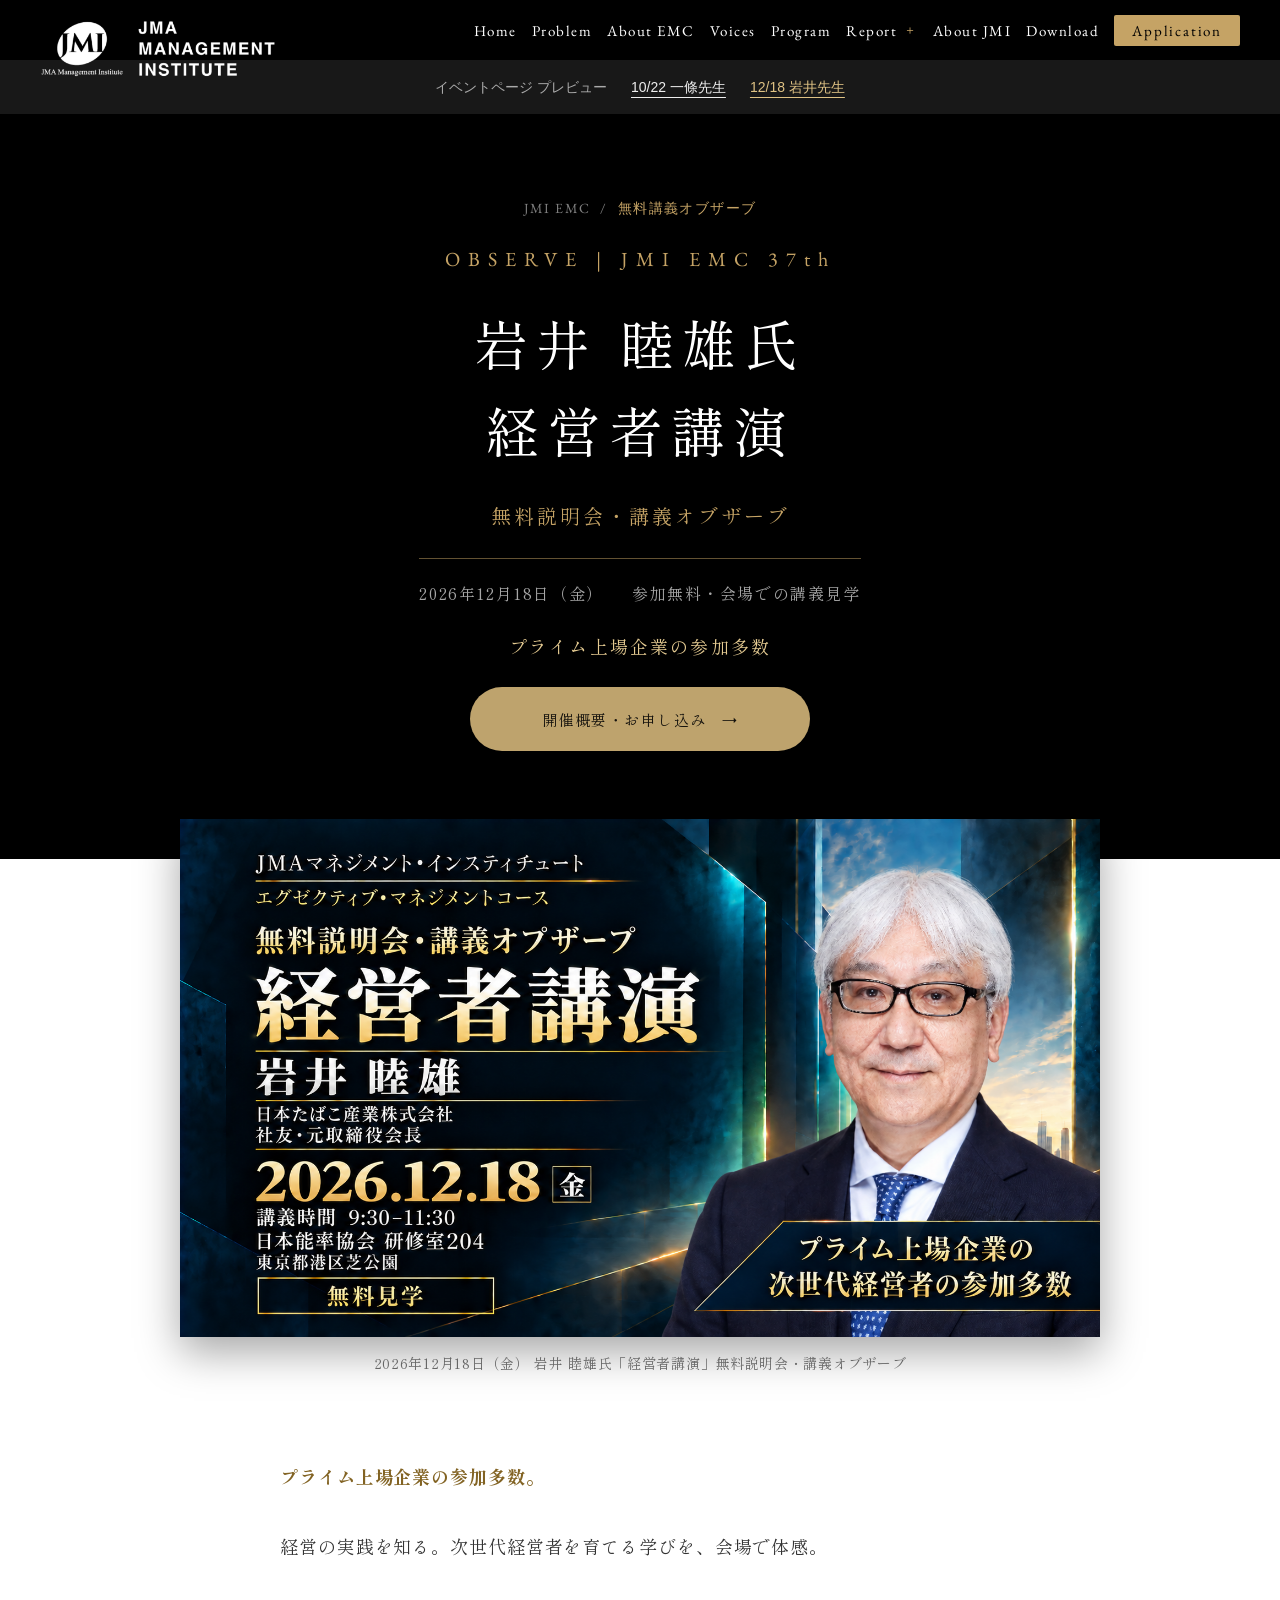
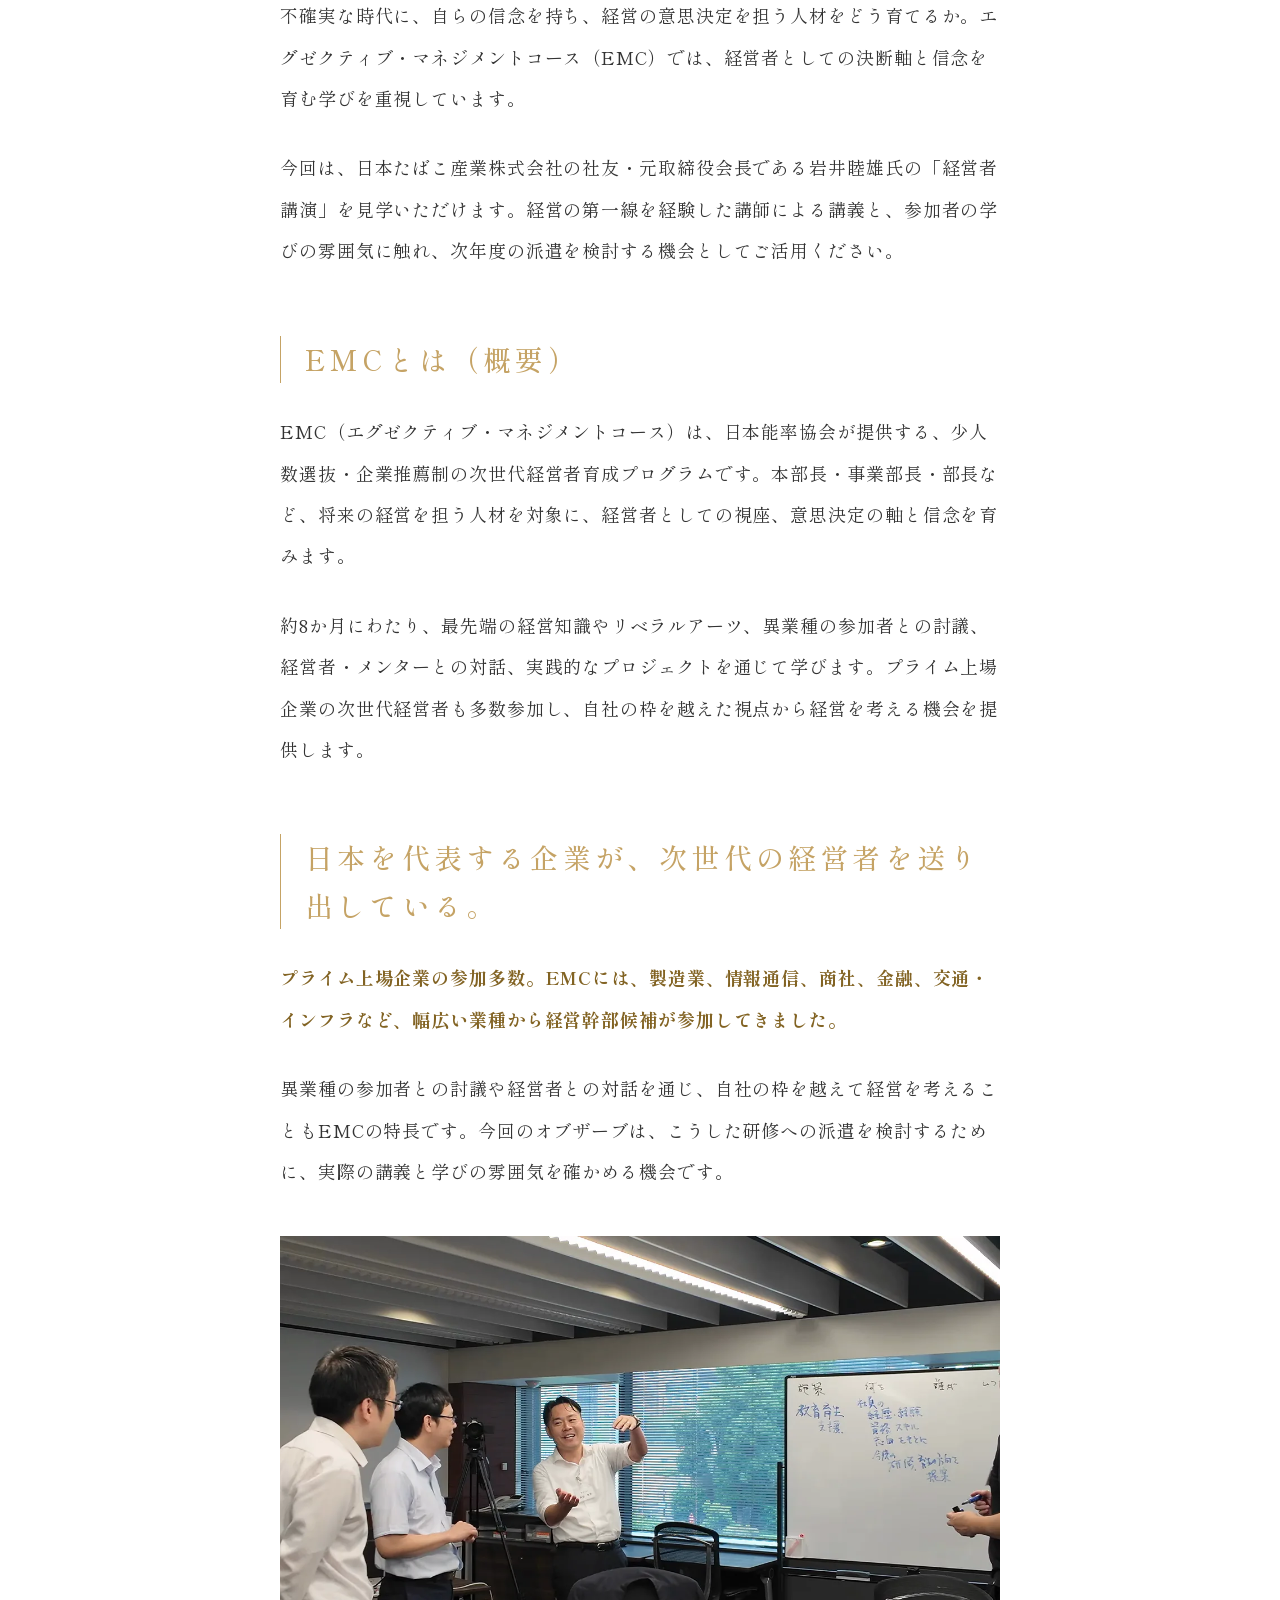
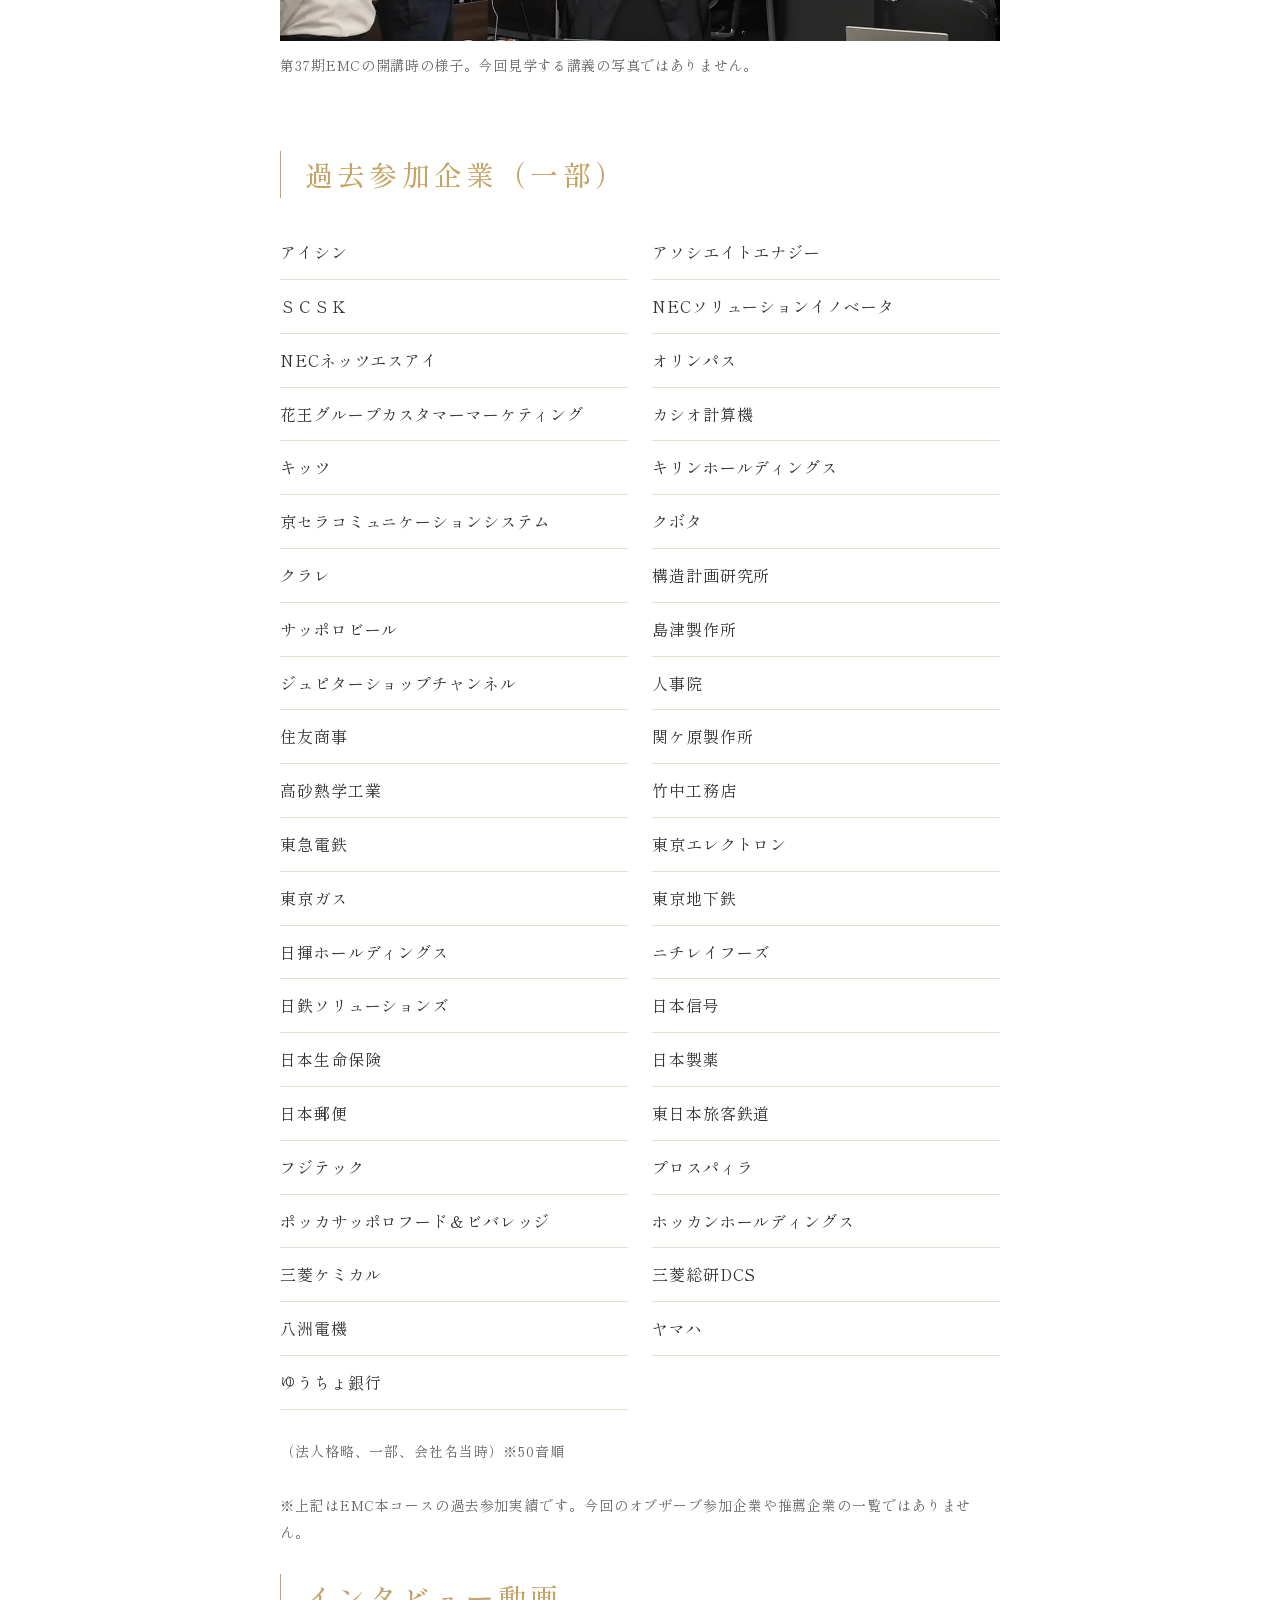
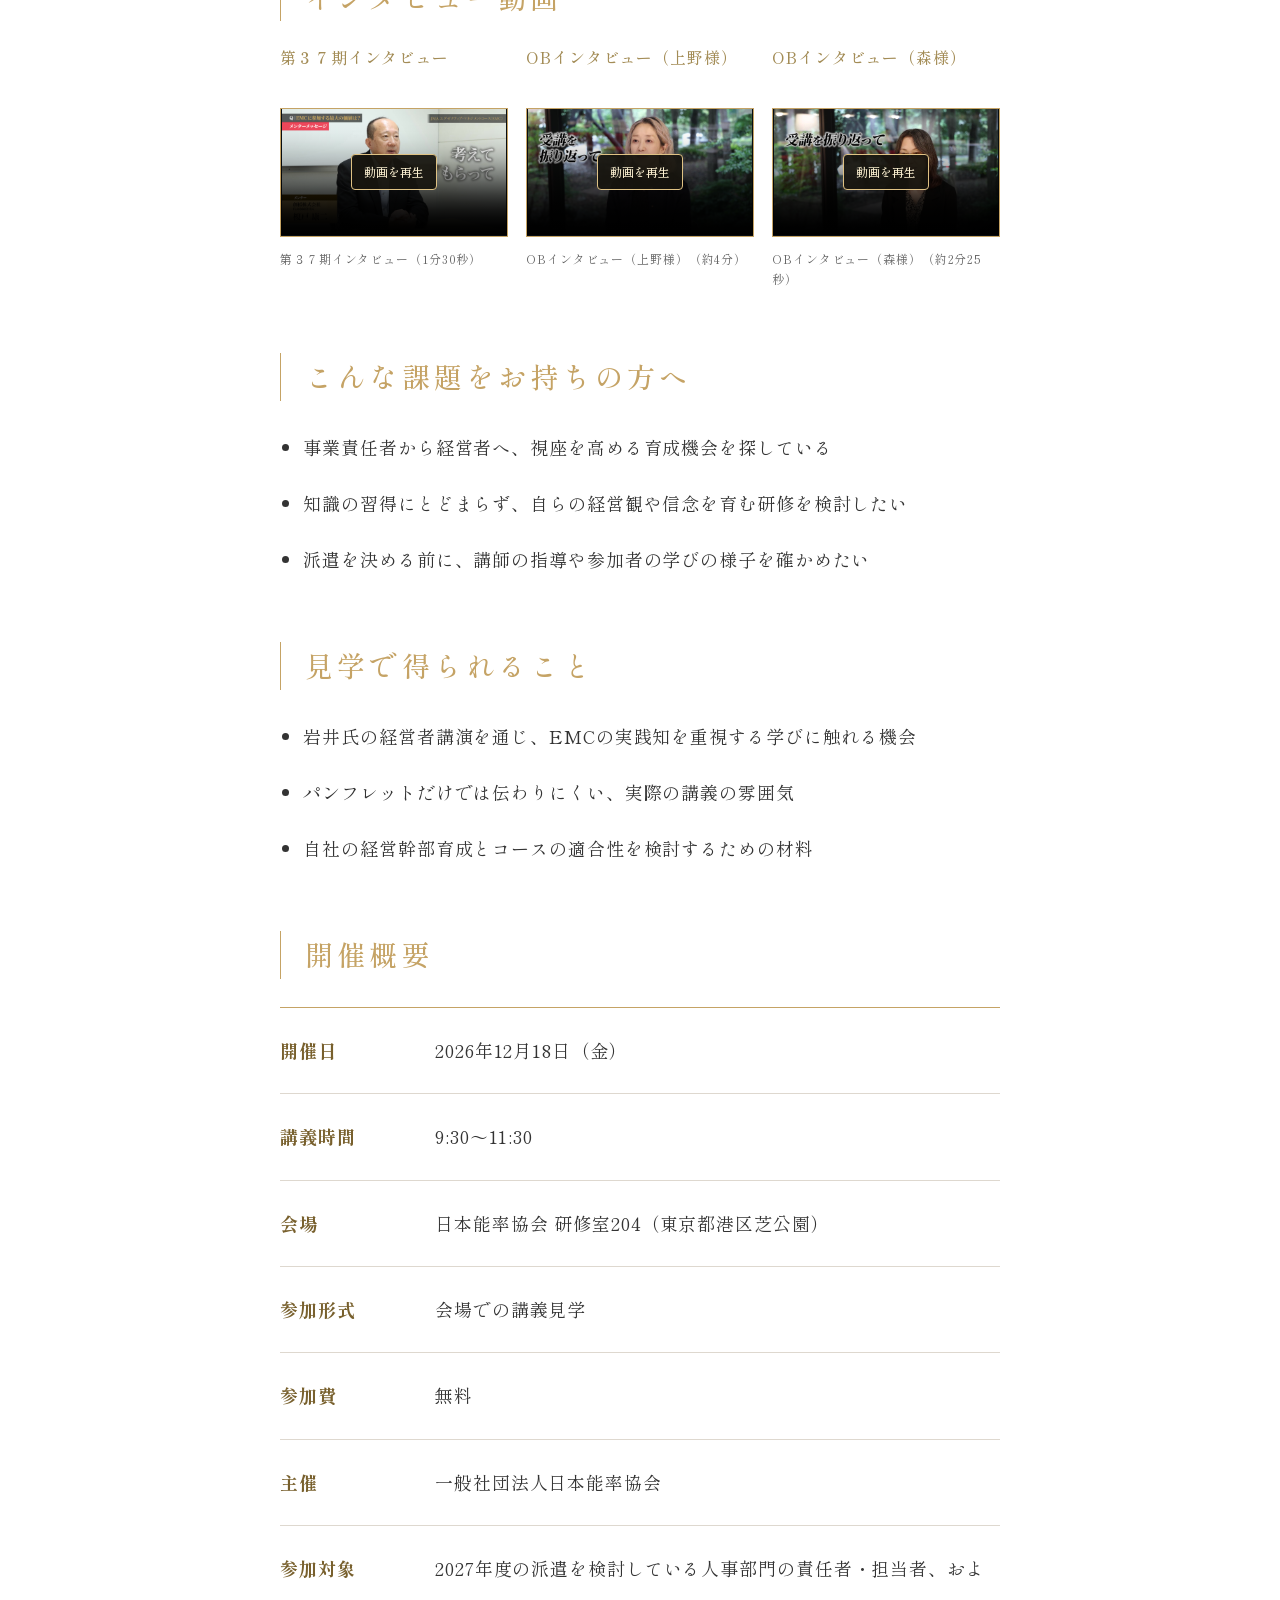
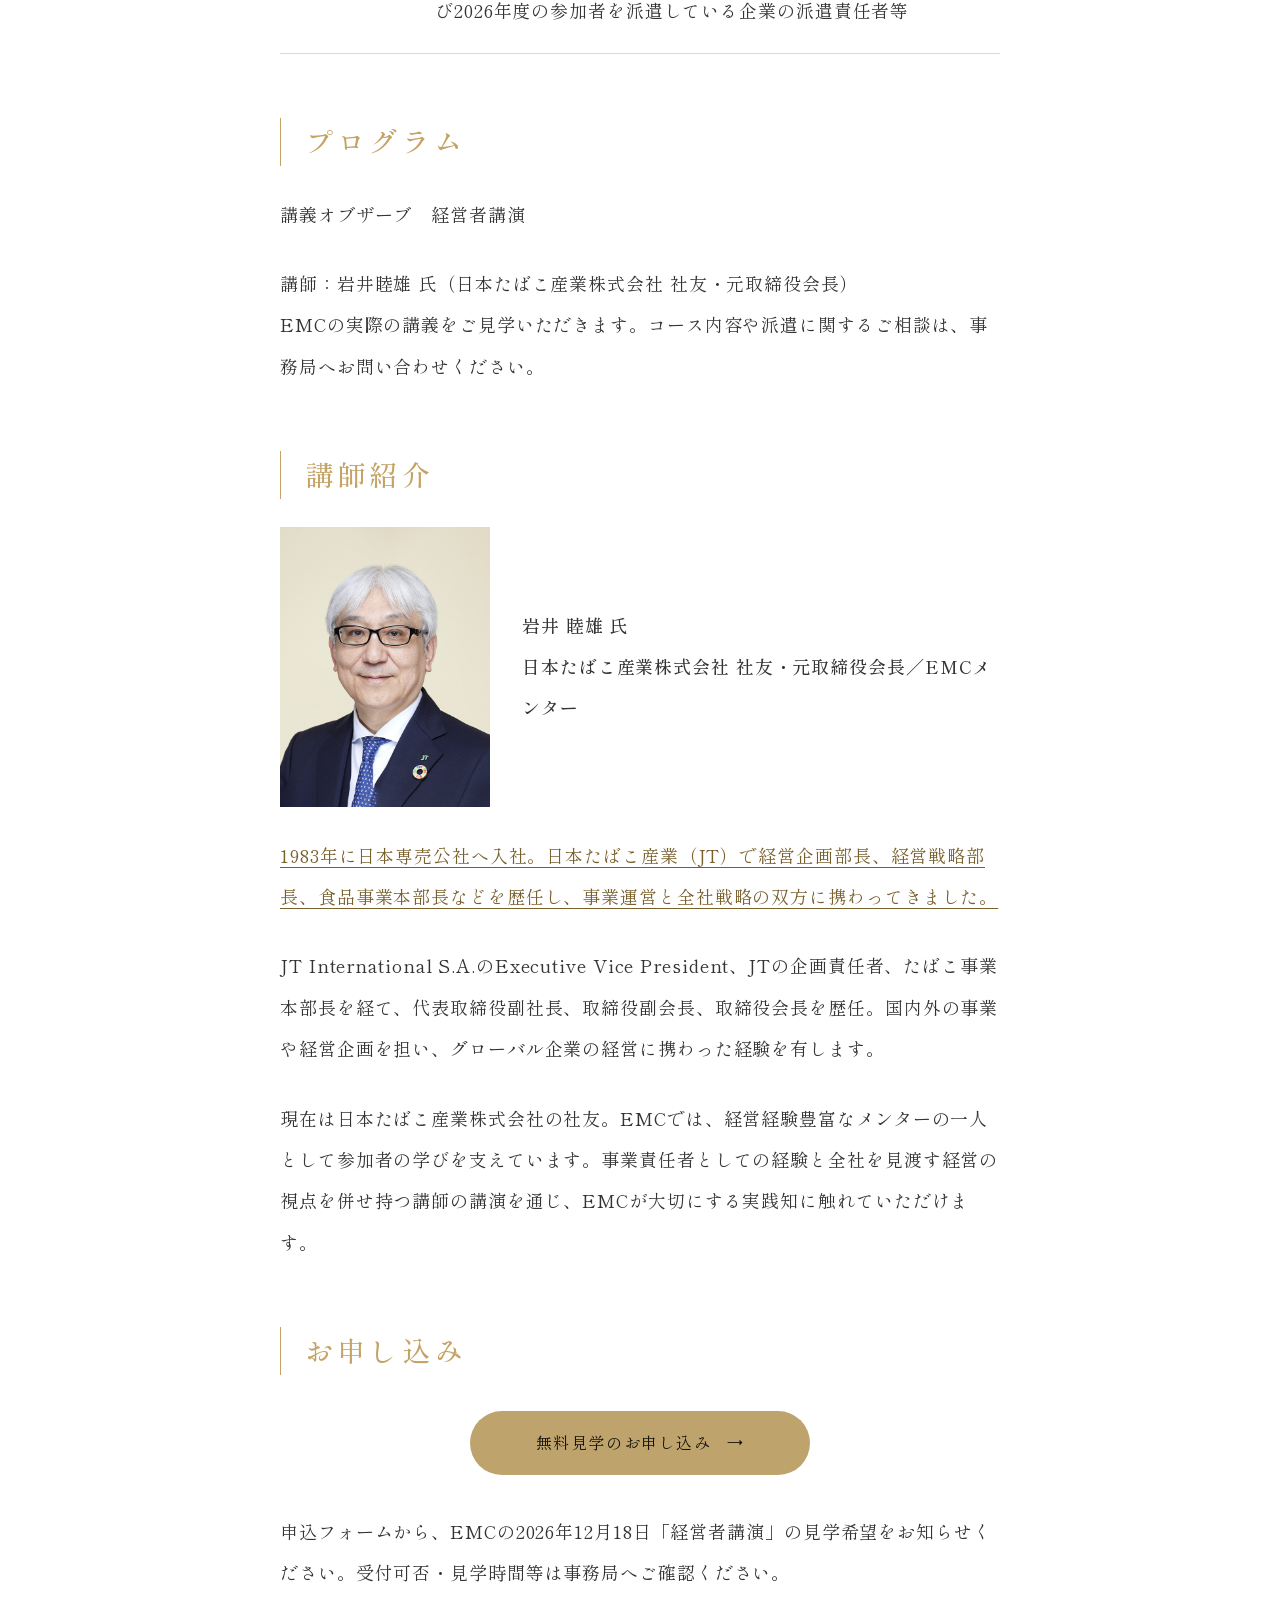
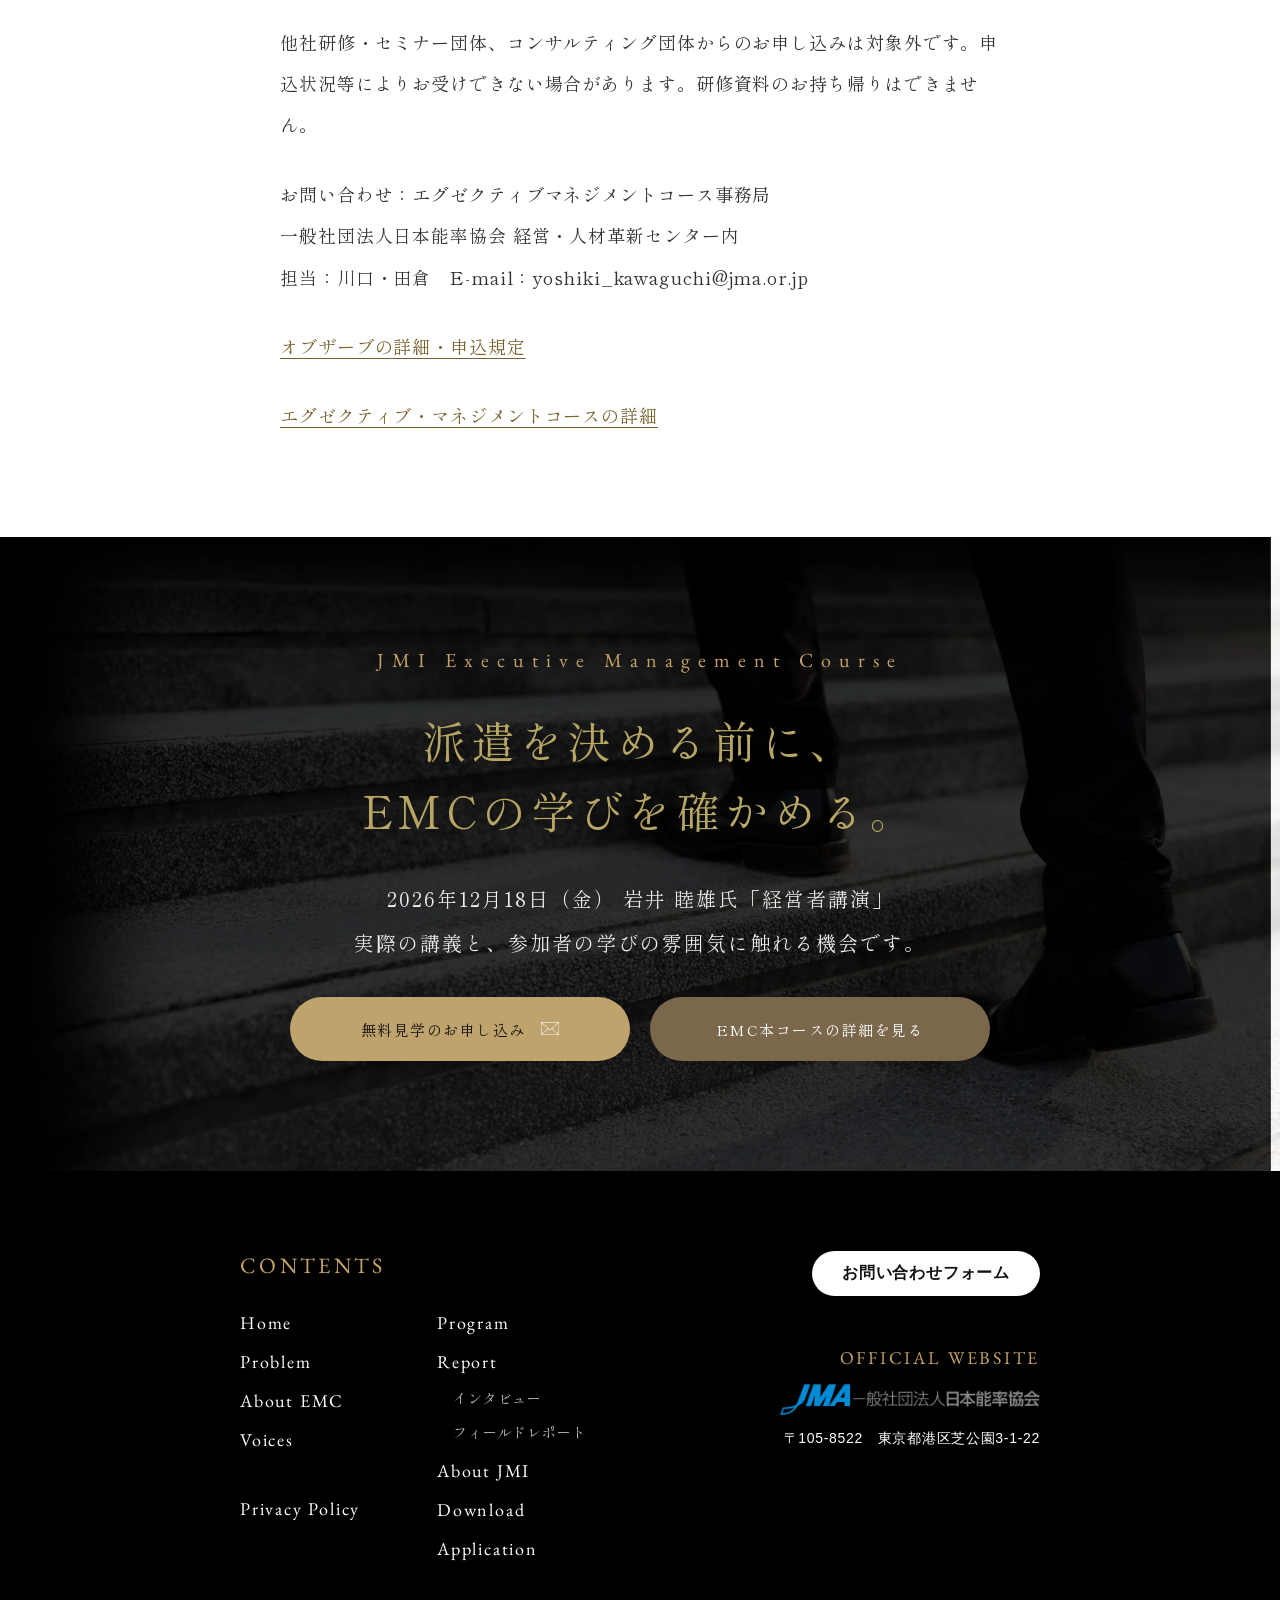
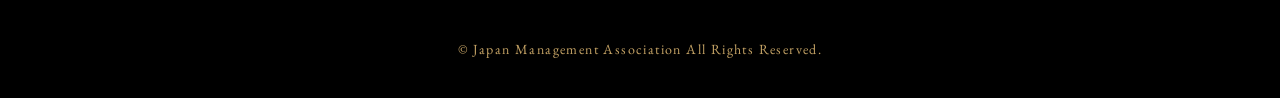
==== commit f2b776c2: "Rename shared interview videos" ====
--- a/december.html
+++ b/december.html
@@ -86,32 +86,32 @@
 <h2 id="participant-interviews-title" class="iv-h2">インタビュー動画</h2>
 <div class="event-video-grid">
 <section id="emc-intro" class="event-interview" aria-labelledby="emc-intro-title">
-<h3 id="emc-intro-title" class="event-video-heading">90秒で見る 第37期EMC</h3>
+<h3 id="emc-intro-title" class="event-video-heading">第３７期インタビュー</h3>
 <div class="event-video-frame">
-<video id="emc-intro-video" controls playsinline preload="none" poster="emc-intro-poster.jpg" data-stream="emc-intro.m3u8" aria-label="90秒で見る 第37期EMC動画"></video>
+<video id="emc-intro-video" controls playsinline preload="none" poster="emc-intro-poster.jpg" data-stream="emc-intro.m3u8" aria-label="第３７期インタビュー動画"></video>
 <button class="event-video-start" type="button" aria-controls="emc-intro-video">動画を再生</button>
 </div>
-<p class="event-video-caption">90秒で見る 第37期EMC（1分30秒）</p>
+<p class="event-video-caption">第３７期インタビュー（1分30秒）</p>
 <p class="event-video-status" role="status" aria-live="polite" hidden></p>
 <noscript><p>動画の再生にはJavaScriptを有効にしてください。</p></noscript>
 </section>
 <section id="ueno-interview" class="event-interview" aria-labelledby="ueno-interview-title">
-<h3 id="ueno-interview-title" class="event-video-heading">上野様 インタビュー</h3>
+<h3 id="ueno-interview-title" class="event-video-heading">OBインタビュー（上野様）</h3>
 <div class="event-video-frame">
-<video id="ueno-interview-video" controls playsinline preload="none" poster="ueno-interview-poster.jpg" data-stream="ueno-interview.m3u8" aria-label="上野様 インタビュー動画"></video>
+<video id="ueno-interview-video" controls playsinline preload="none" poster="ueno-interview-poster.jpg" data-stream="ueno-interview.m3u8" aria-label="OBインタビュー（上野様）動画"></video>
 <button class="event-video-start" type="button" aria-controls="ueno-interview-video">動画を再生</button>
 </div>
-<p class="event-video-caption">上野様 インタビュー（約4分）</p>
+<p class="event-video-caption">OBインタビュー（上野様）（約4分）</p>
 <p class="event-video-status" role="status" aria-live="polite" hidden></p>
 <noscript><p>動画の再生にはJavaScriptを有効にしてください。</p></noscript>
 </section>
 <section id="mori-interview" class="event-interview" aria-labelledby="mori-interview-title">
-<h3 id="mori-interview-title" class="event-video-heading">森様 インタビュー</h3>
+<h3 id="mori-interview-title" class="event-video-heading">OBインタビュー（森様）</h3>
 <div class="event-video-frame">
-<video id="mori-interview-video" controls playsinline preload="none" poster="mori-interview-poster.jpg" data-stream="mori-interview.m3u8" aria-label="森様 インタビュー動画"></video>
+<video id="mori-interview-video" controls playsinline preload="none" poster="mori-interview-poster.jpg" data-stream="mori-interview.m3u8" aria-label="OBインタビュー（森様）動画"></video>
 <button class="event-video-start" type="button" aria-controls="mori-interview-video">動画を再生</button>
 </div>
-<p class="event-video-caption">森様 インタビュー（約2分25秒）</p>
+<p class="event-video-caption">OBインタビュー（森様）（約2分25秒）</p>
 <p class="event-video-status" role="status" aria-live="polite" hidden></p>
 <noscript><p>動画の再生にはJavaScriptを有効にしてください。</p></noscript>
 </section>
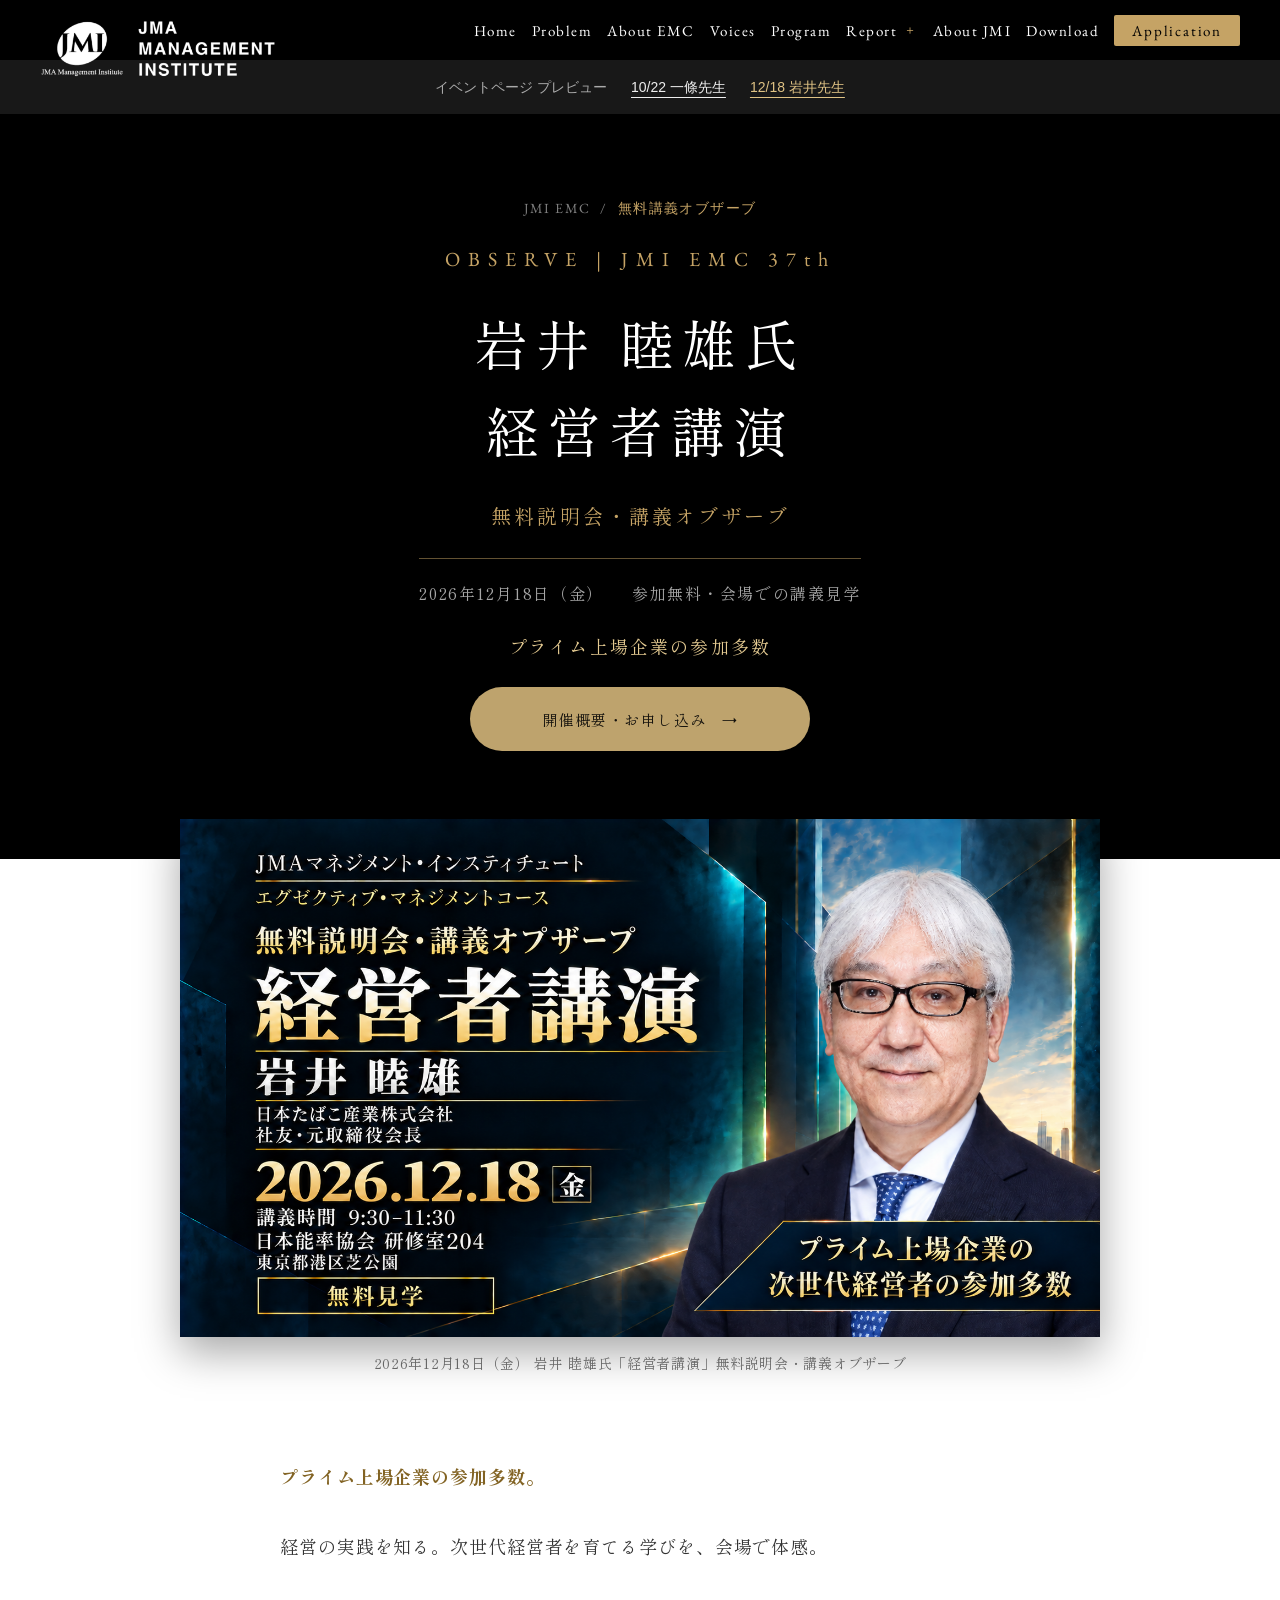
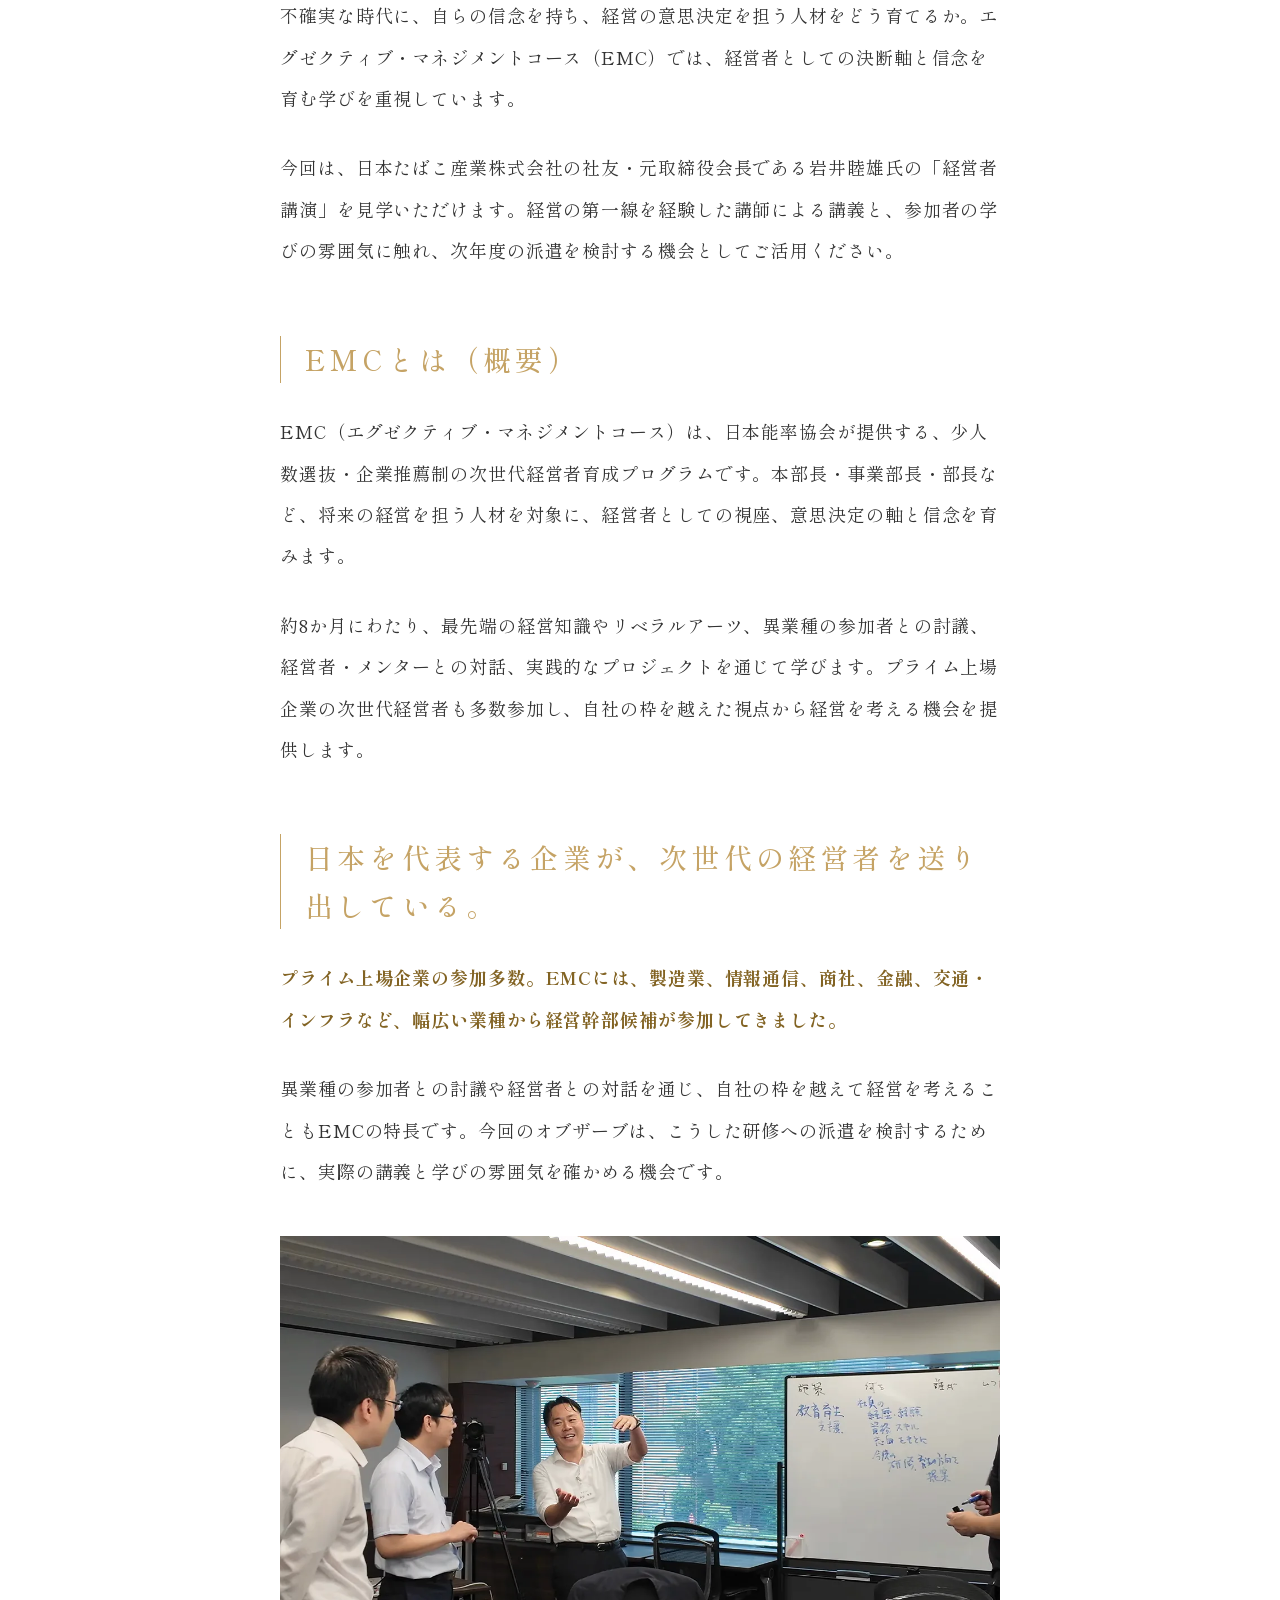
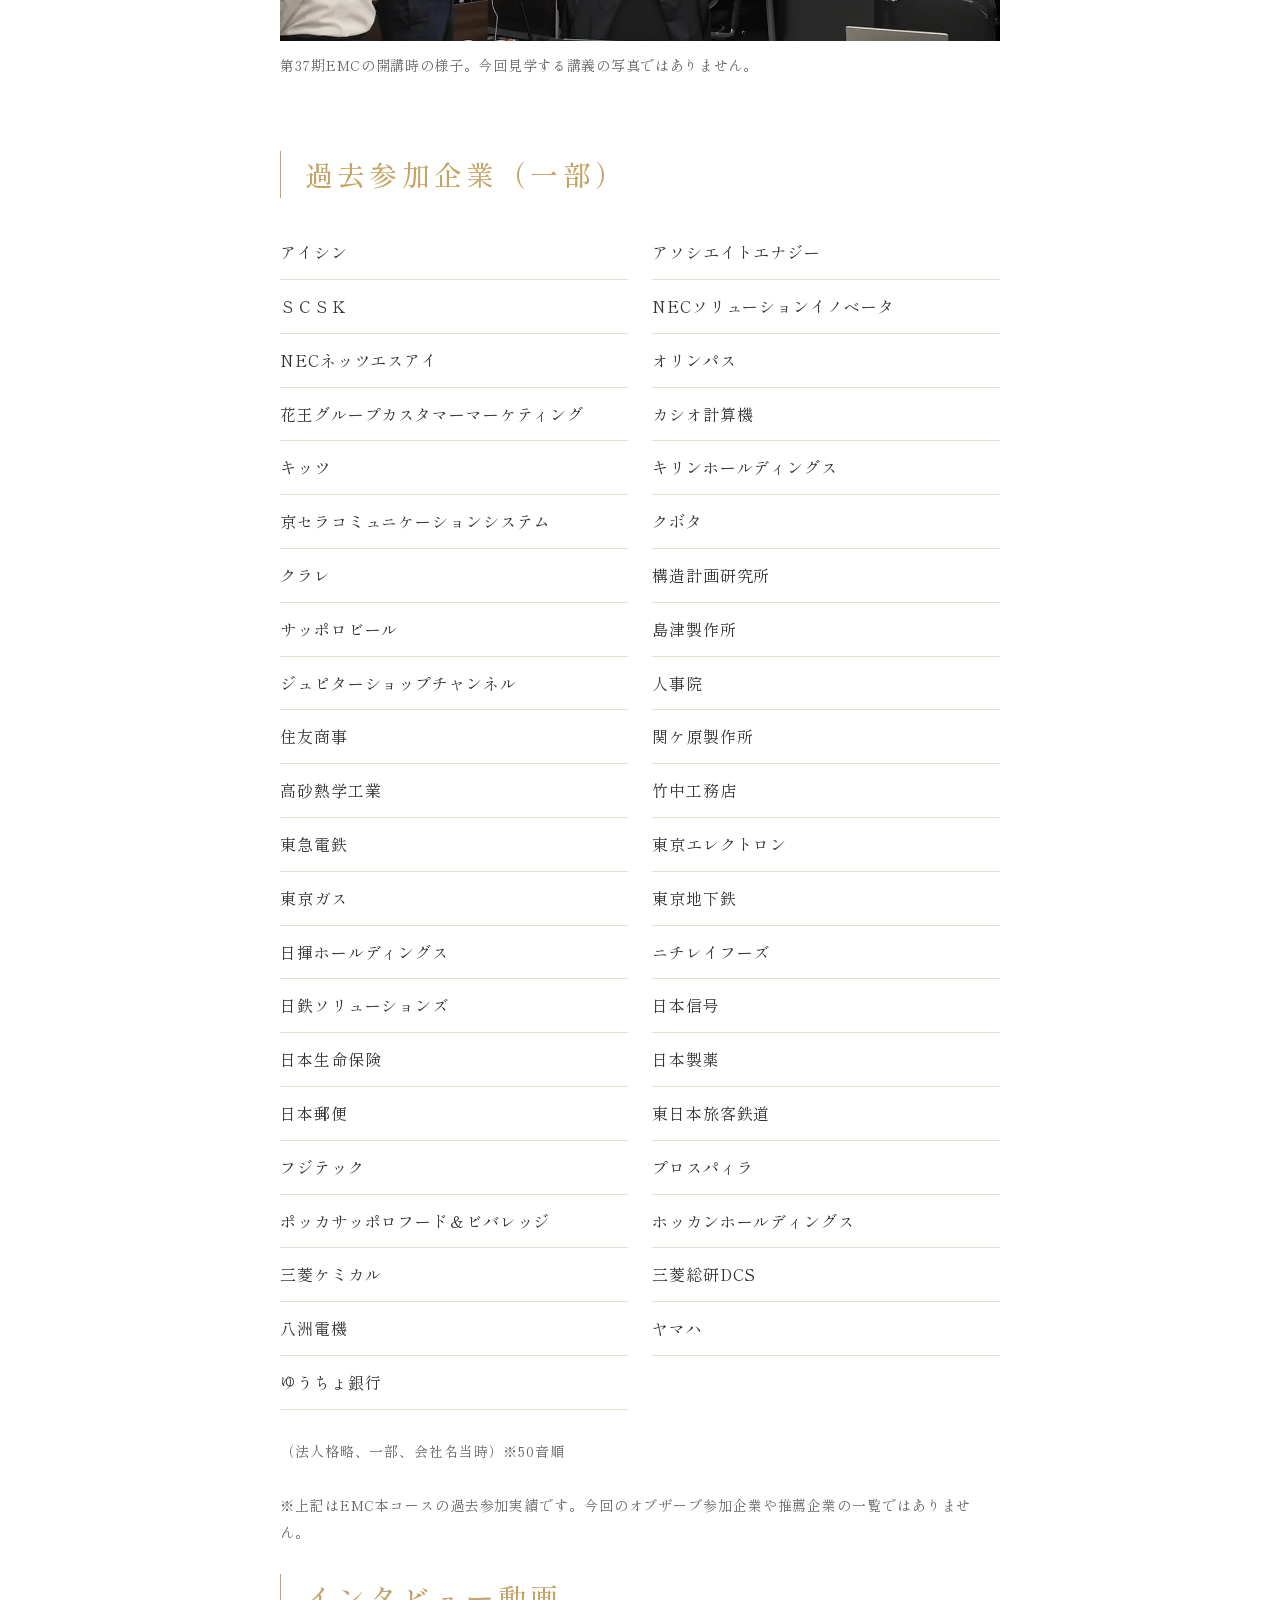
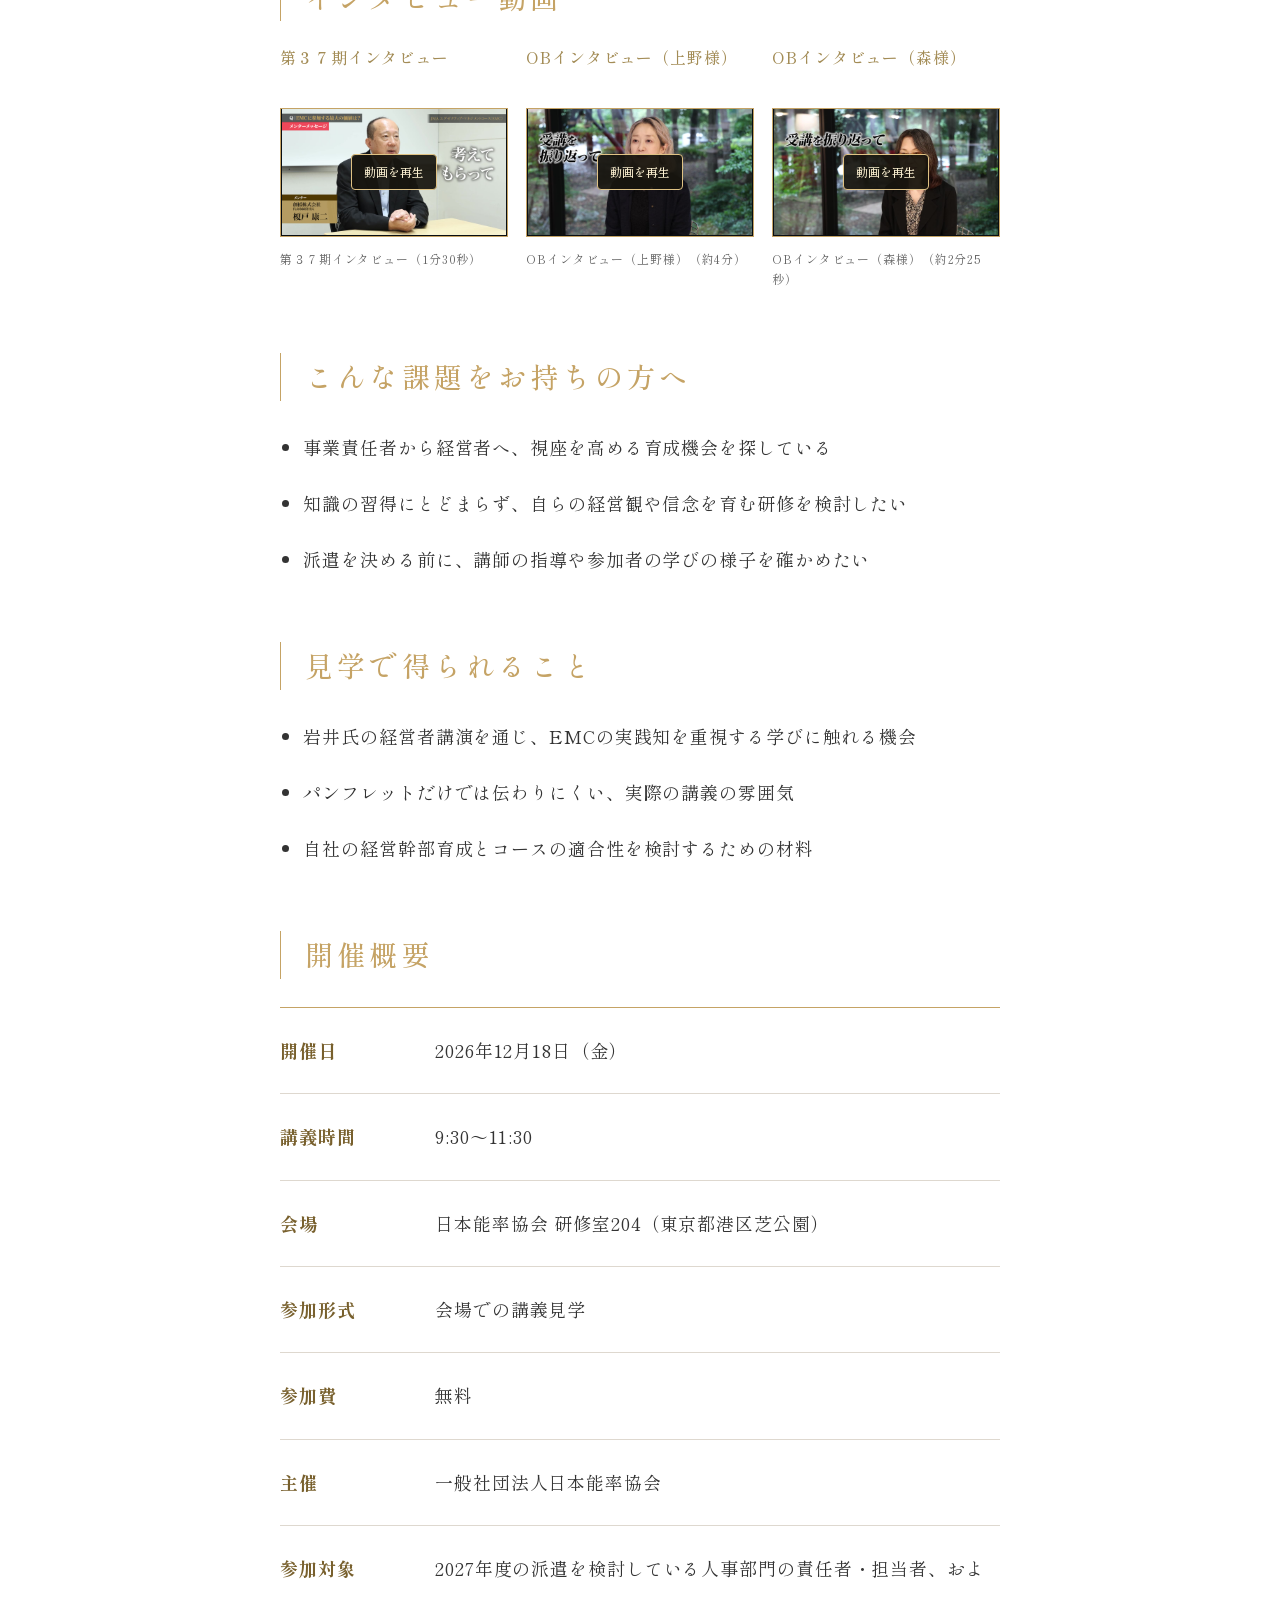
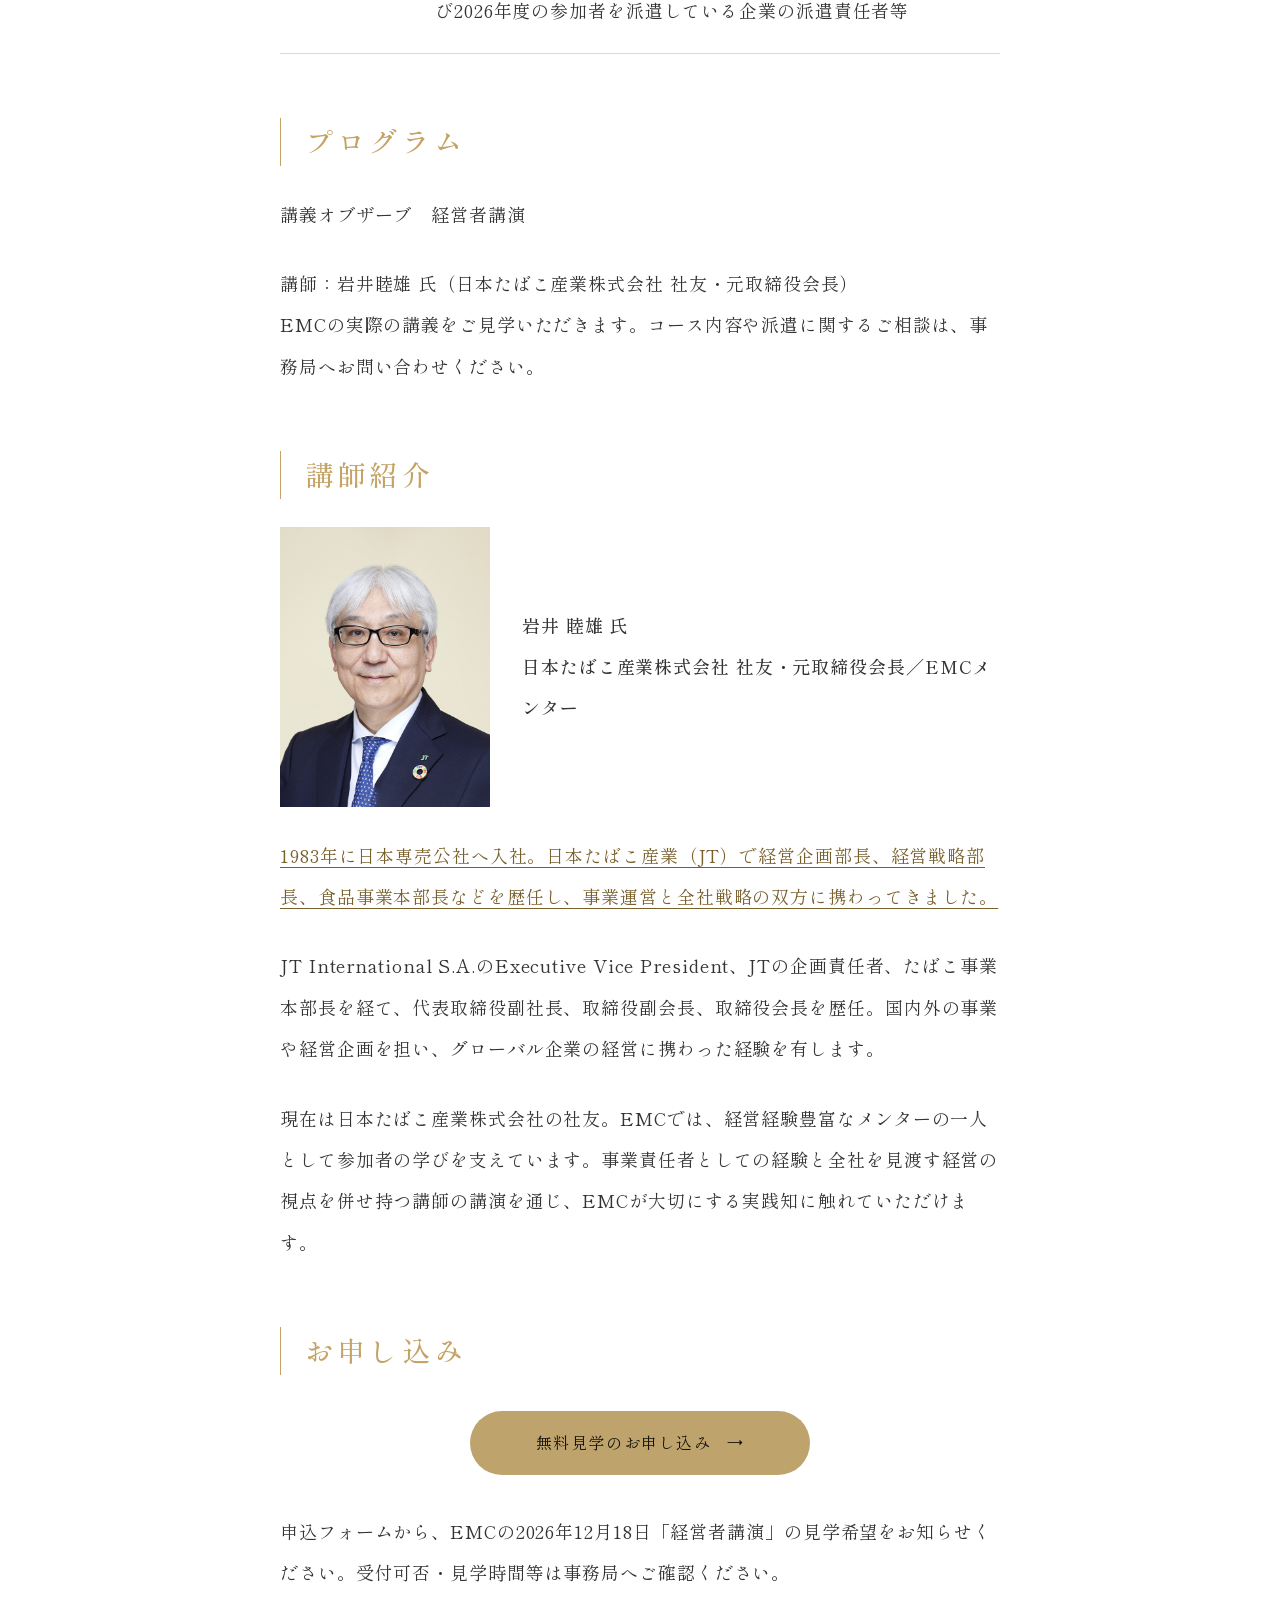
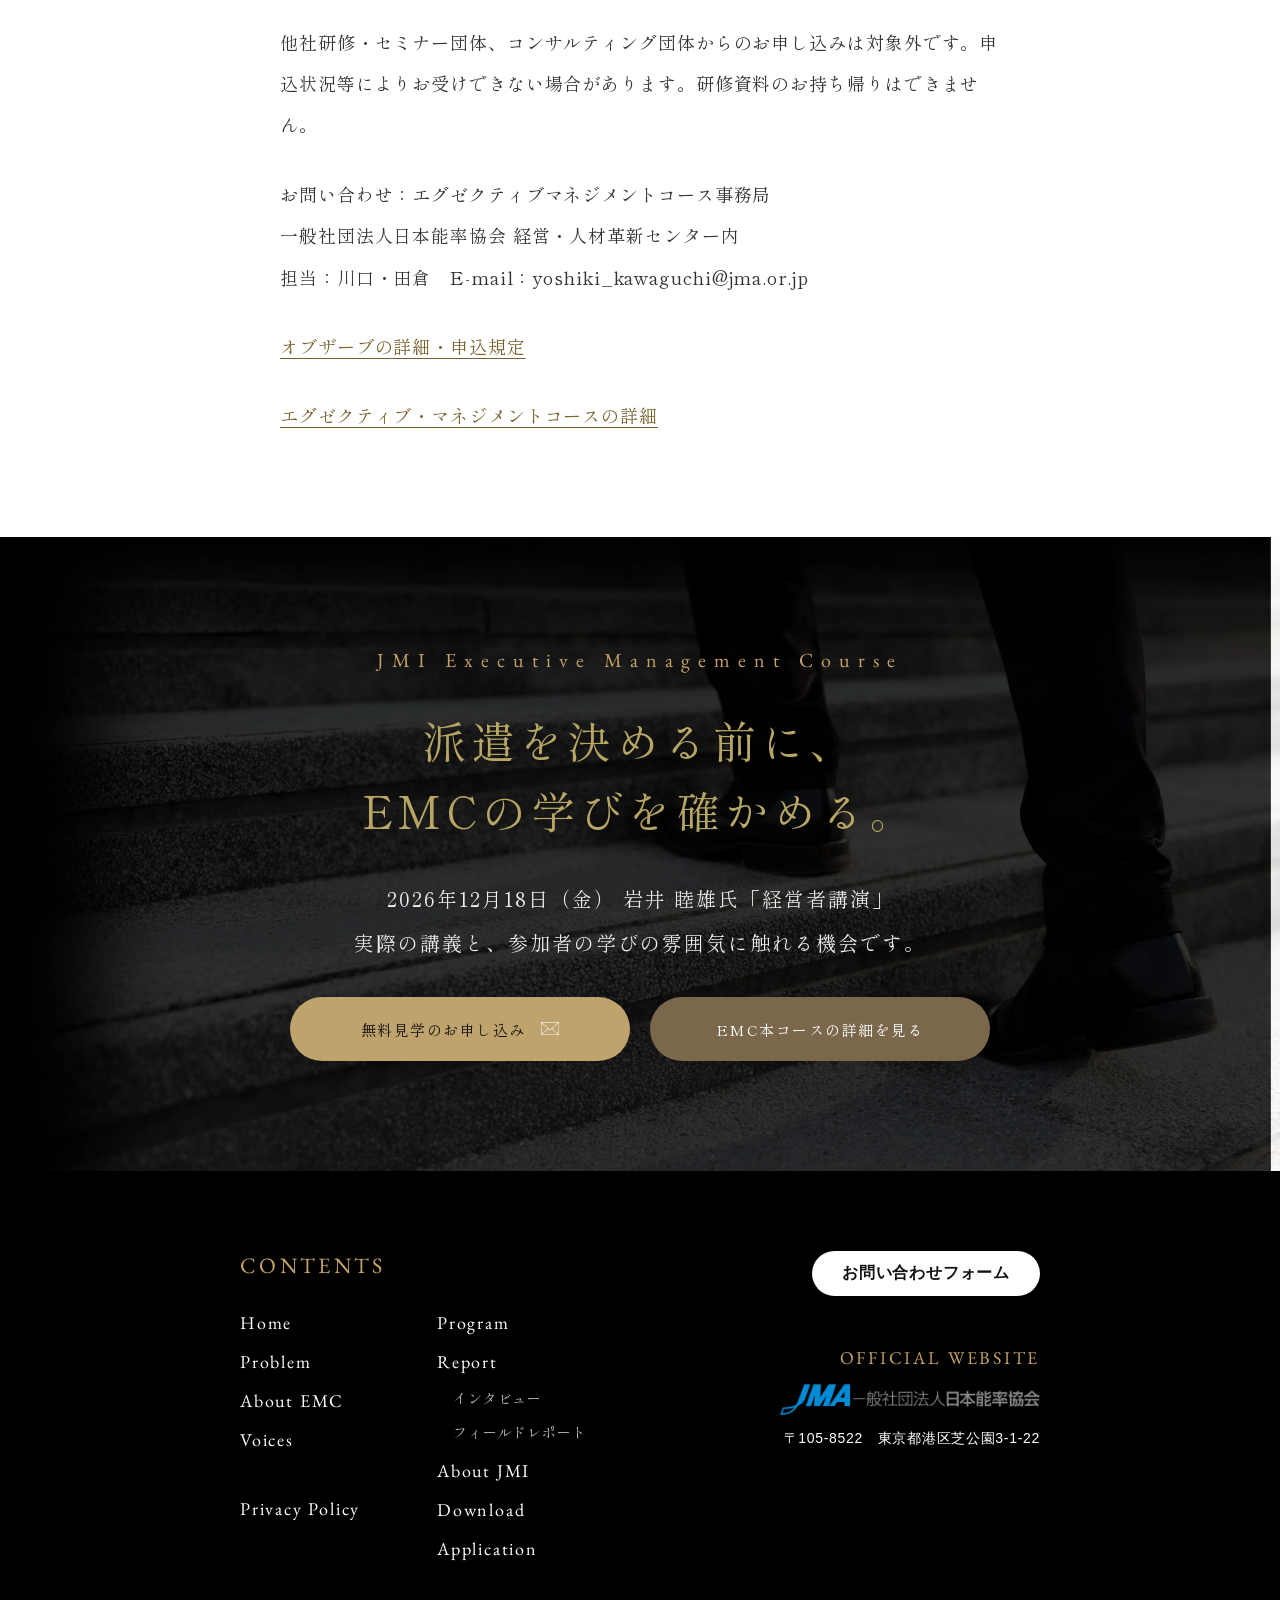
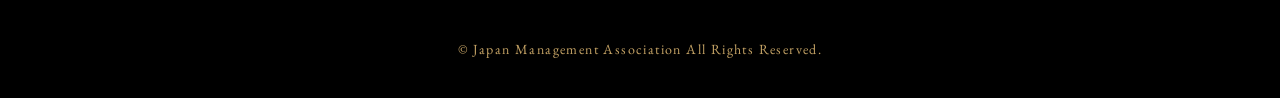
==== commit 98bb6aa7: "Open interview thumbnails in enlarged video dialog" ====
--- a/december.html
+++ b/december.html
@@ -1,4 +1,4 @@
-<!DOCTYPE html><html lang="ja"><head><meta charset="UTF-8"><meta name="viewport" content="width=device-width,initial-scale=1"><meta name="robots" content="noindex,nofollow"><title>岩井 睦雄氏「経営者講演」無料講義オブザーブ｜EMC</title><meta name="description" content="2026年12月18日（金）、岩井 睦雄氏の経営者講演を見学。次年度の幹部育成・EMCへの派遣を検討する企業のご担当者へ。"><link rel="icon" href="favicon.ico"><link href="fonts.css" rel="stylesheet"><link rel="stylesheet" href="style.css"><link rel="stylesheet" href="interview.css"><link rel="stylesheet" href="event.css?v=video-grid-1"></head><body class="iv-page"><a href="#main" class="skip-link">本文へ</a><header class="header">
+<!DOCTYPE html><html lang="ja"><head><meta charset="UTF-8"><meta name="viewport" content="width=device-width,initial-scale=1"><meta name="robots" content="noindex,nofollow"><title>岩井 睦雄氏「経営者講演」無料講義オブザーブ｜EMC</title><meta name="description" content="2026年12月18日（金）、岩井 睦雄氏の経営者講演を見学。次年度の幹部育成・EMCへの派遣を検討する企業のご担当者へ。"><link rel="icon" href="favicon.ico"><link href="fonts.css" rel="stylesheet"><link rel="stylesheet" href="style.css"><link rel="stylesheet" href="interview.css"><link rel="stylesheet" href="event.css?v=video-modal-1"></head><body class="iv-page"><a href="#main" class="skip-link">本文へ</a><header class="header">
 
         <a href="https://jmi.jma.or.jp/lp/001/index.html" class="header-logo">
             <img src="jmi_logo.webp" alt="JMI EMC Logo">
@@ -350,7 +350,7 @@
         });
     </script>
 <script src="hls.min.js" defer></script>
-<script src="interview-player.js" defer></script>
+<script src="interview-player.js?v=video-modal-1" defer></script>
 </body>
 
 </html>
--- a/event.css
+++ b/event.css
@@ -29,3 +29,18 @@
 .event-video-grid .event-video-start{font-size:12px;padding:8px 12px}
 .iv-body .event-video-grid .event-video-caption{font-size:12px;line-height:1.7}
 @media(max-width:600px){.event-video-grid{gap:8px}.iv-body .event-video-heading{font-size:12px}.event-video-grid .event-video-start{font-size:10px;padding:5px 7px}.iv-body .event-video-grid .event-video-caption{font-size:10px}.event-video-grid .event-interview{gap:8px}}
+
+/* Enlarged video player */
+.event-video-thumbnail{cursor:pointer}
+.event-video-placeholder{aspect-ratio:16/9;width:100%;overflow:hidden}
+.event-video-placeholder img{display:block;width:100%;height:100%;object-fit:contain}
+body.event-video-modal-open{overflow:hidden}
+.event-video-dialog{position:fixed;inset:0;margin:auto;width:min(1100px,94vw);max-width:94vw;max-height:94dvh;padding:18px;border:1px solid #c5a365;background:#111;color:#fff;box-sizing:border-box;overflow:auto}
+.event-video-dialog::backdrop{background:rgba(0,0,0,.85)}
+.event-video-dialog-header{display:flex;align-items:center;justify-content:space-between;gap:16px;margin-bottom:14px}
+.event-video-dialog-header h2{margin:0;font-size:20px;line-height:1.5;color:#e7d4ab}
+.event-video-close{flex:0 0 44px;width:44px;height:44px;border:1px solid #c5a365;background:#222;color:#fff;font-size:30px;line-height:1;cursor:pointer}
+.event-video-close:focus-visible{outline:3px solid #fff;outline-offset:3px}
+.event-video-dialog .event-video-frame{max-height:calc(94dvh - 115px)}
+.event-video-dialog .event-video-status{color:#fff;font-size:14px}
+@media(max-width:600px){.event-video-dialog{padding:10px}.event-video-dialog-header h2{font-size:16px}}
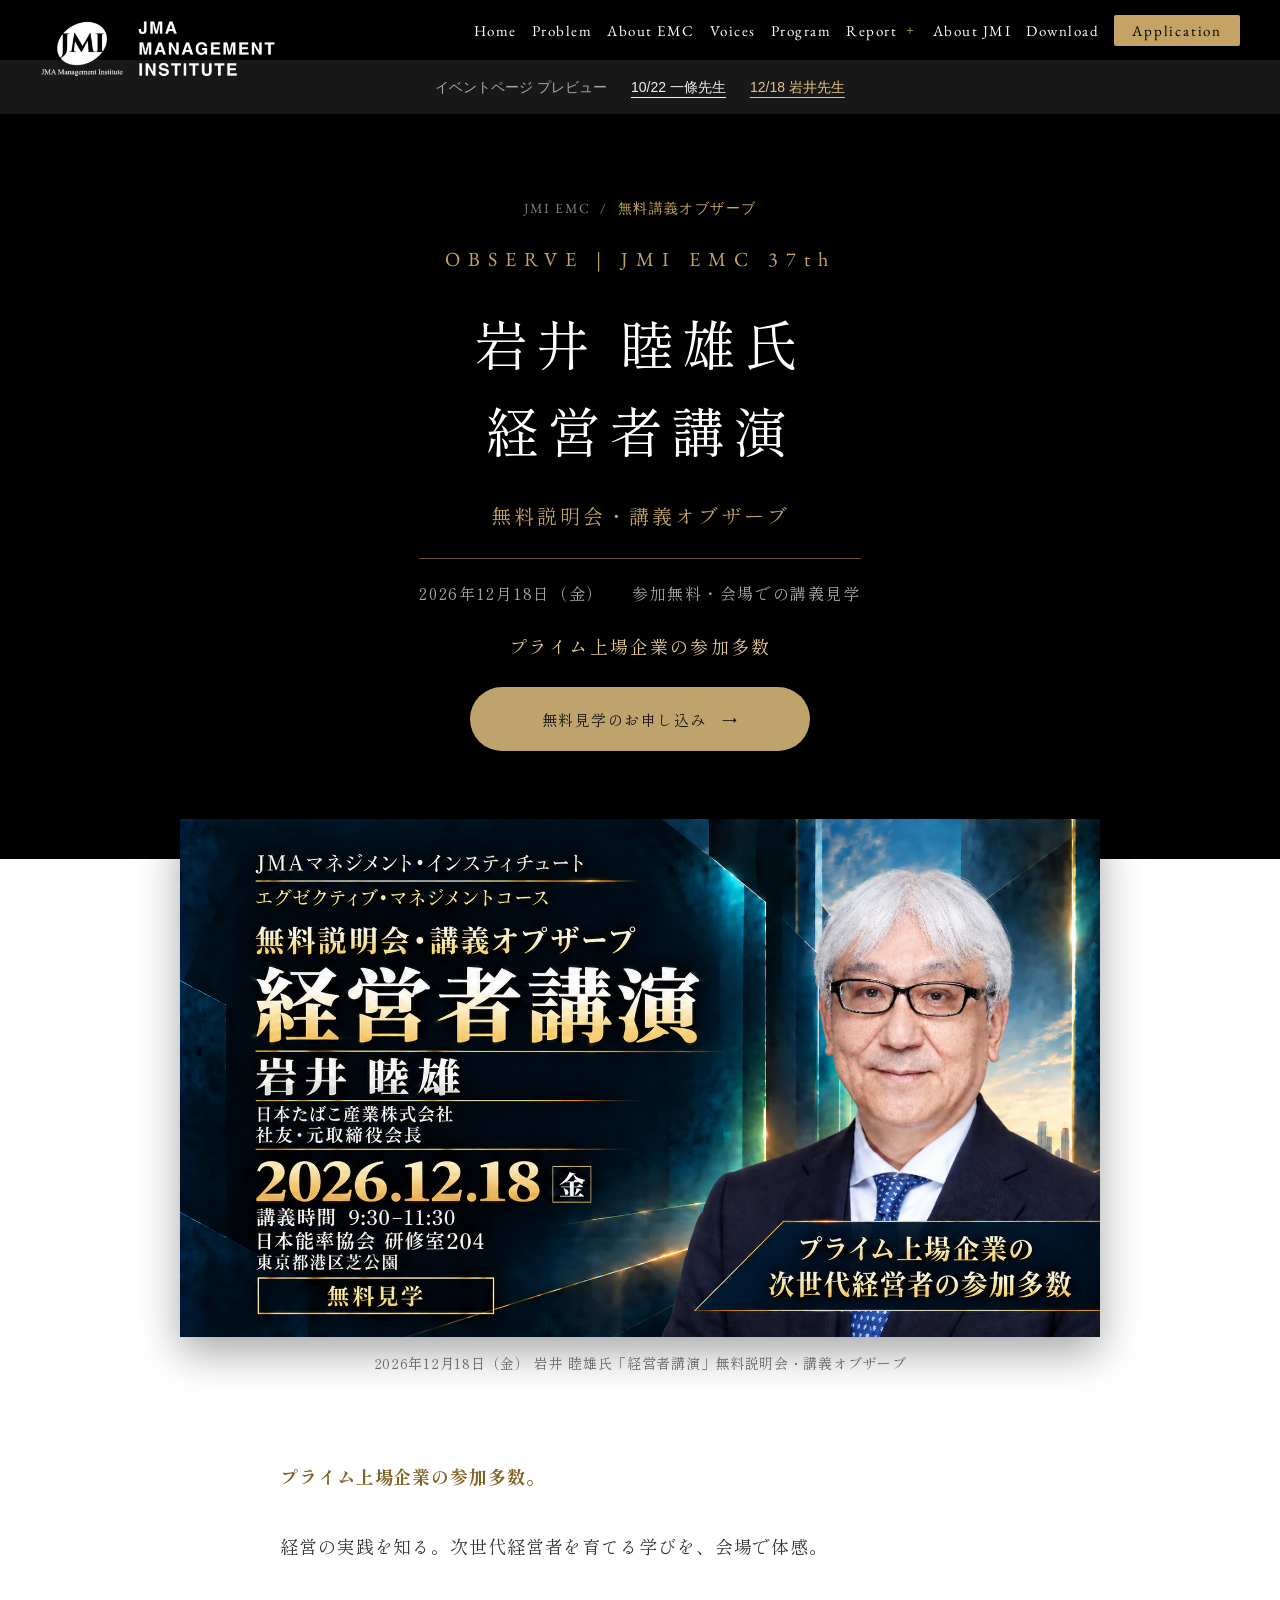
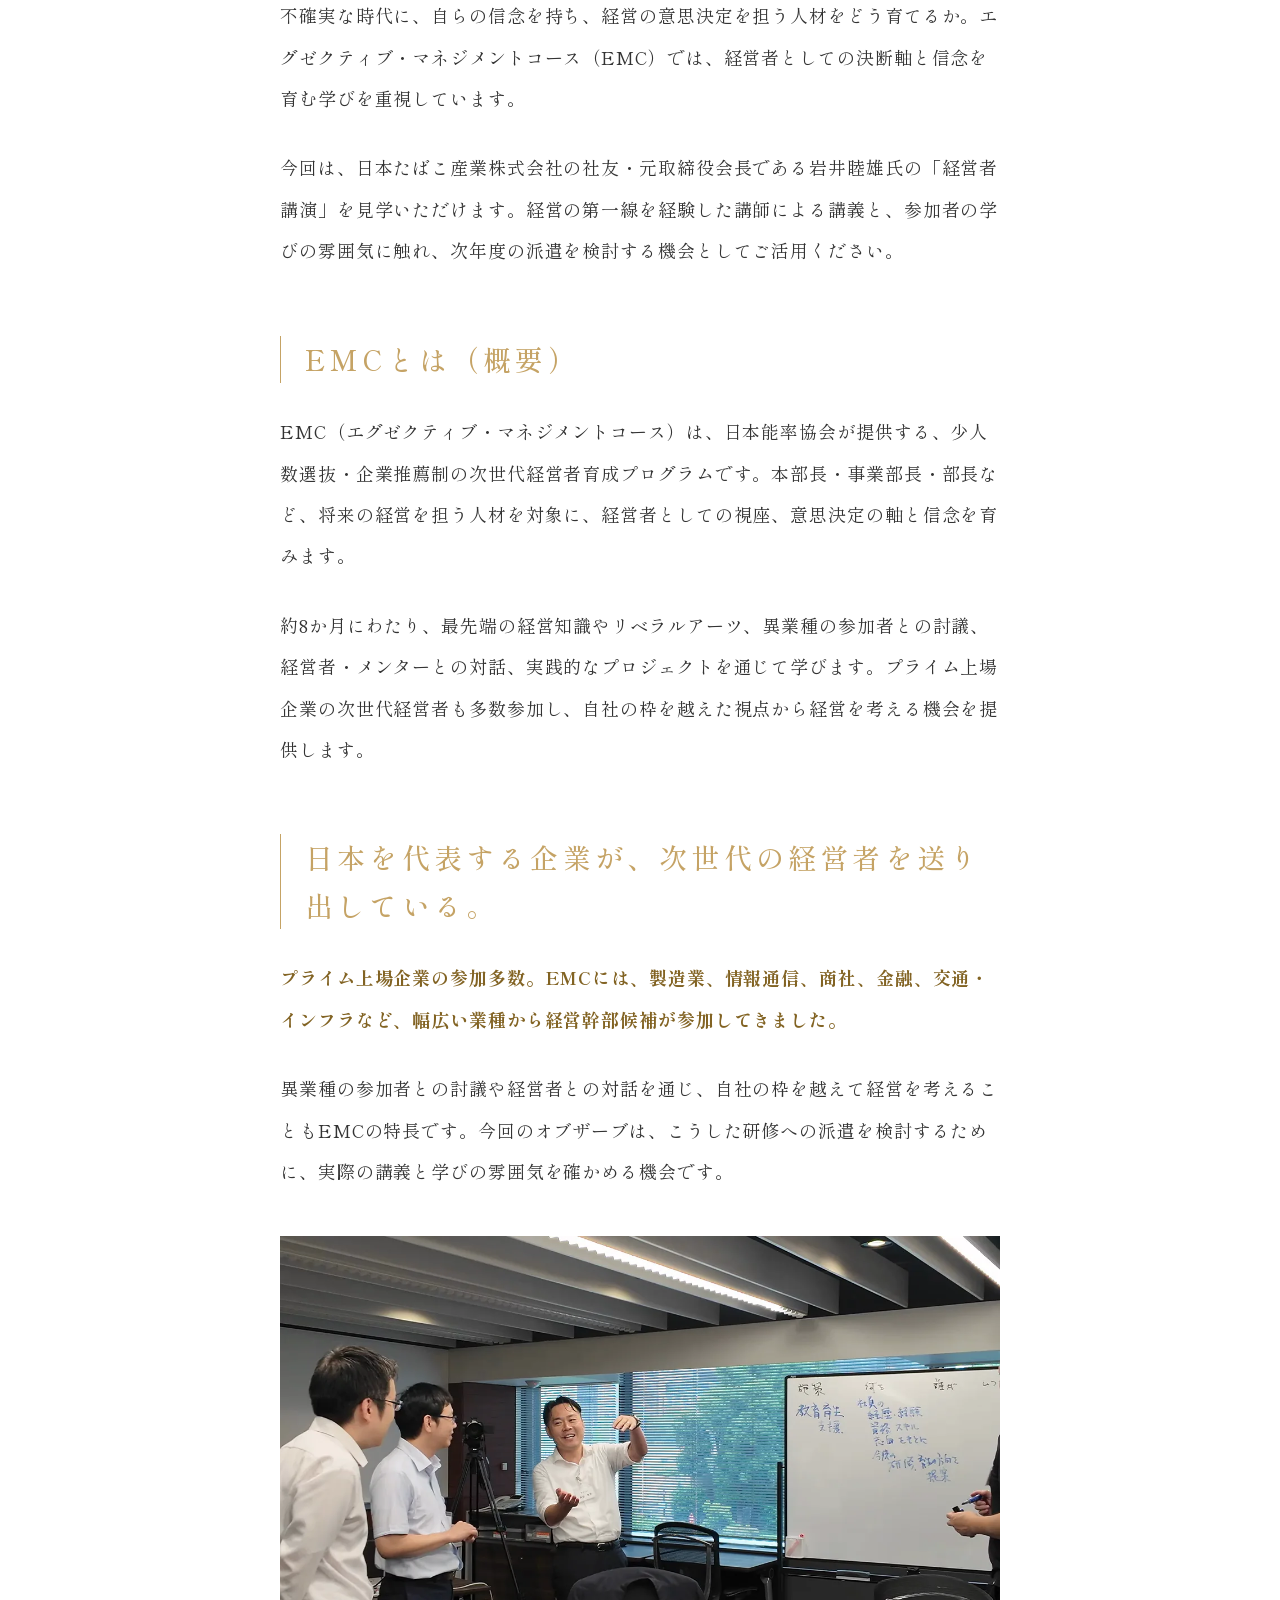
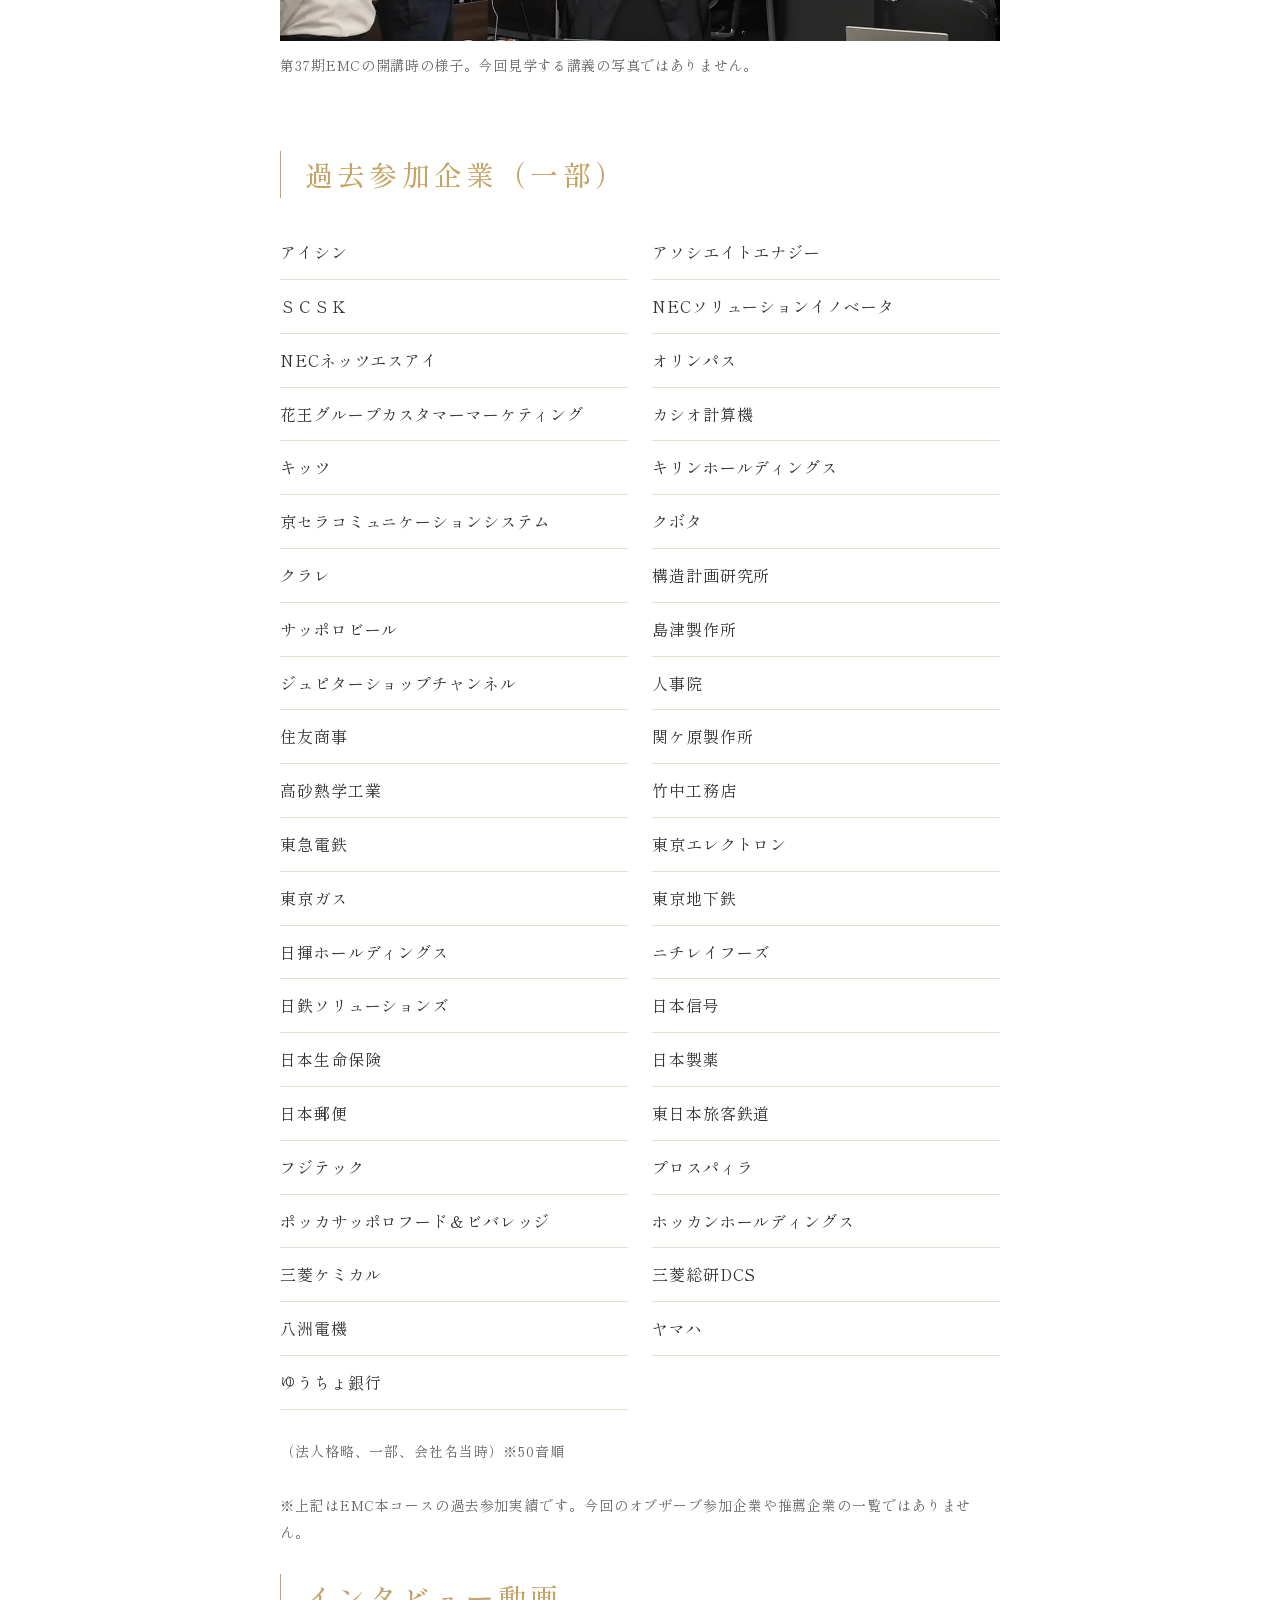
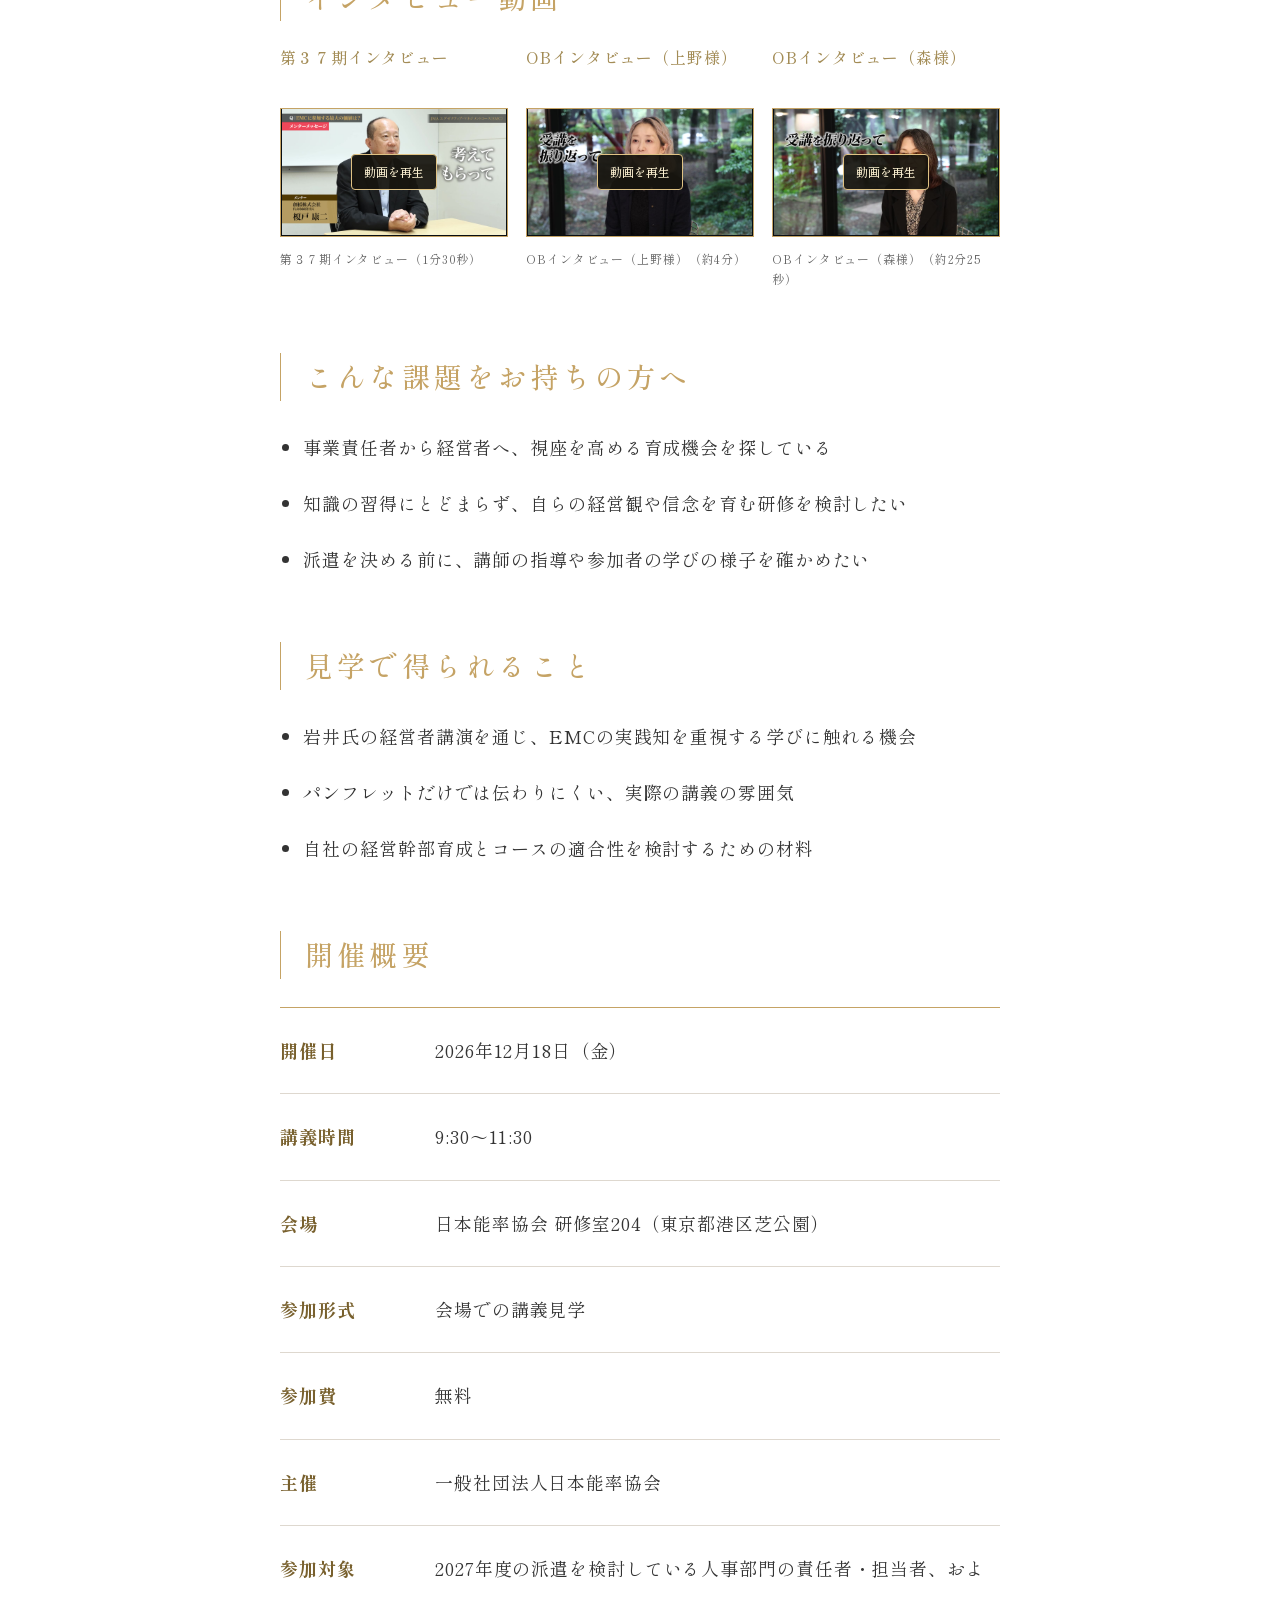
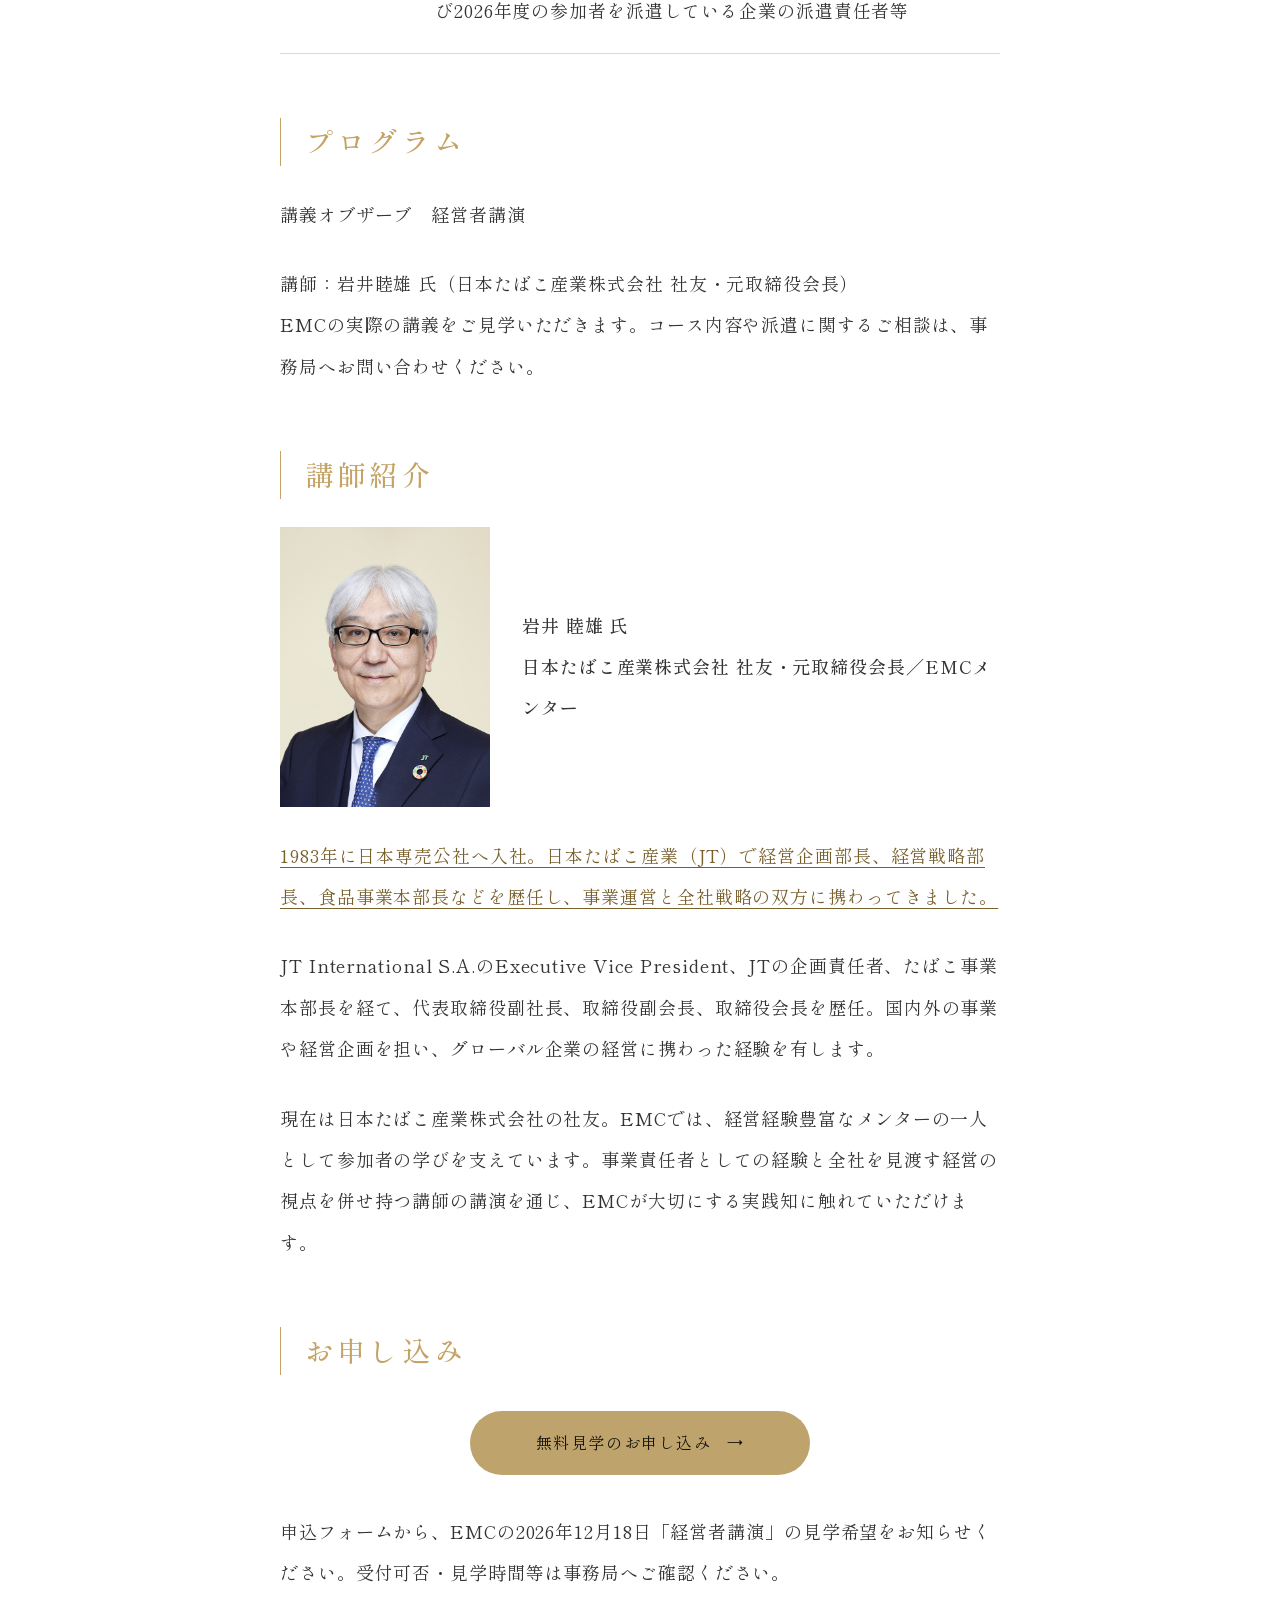
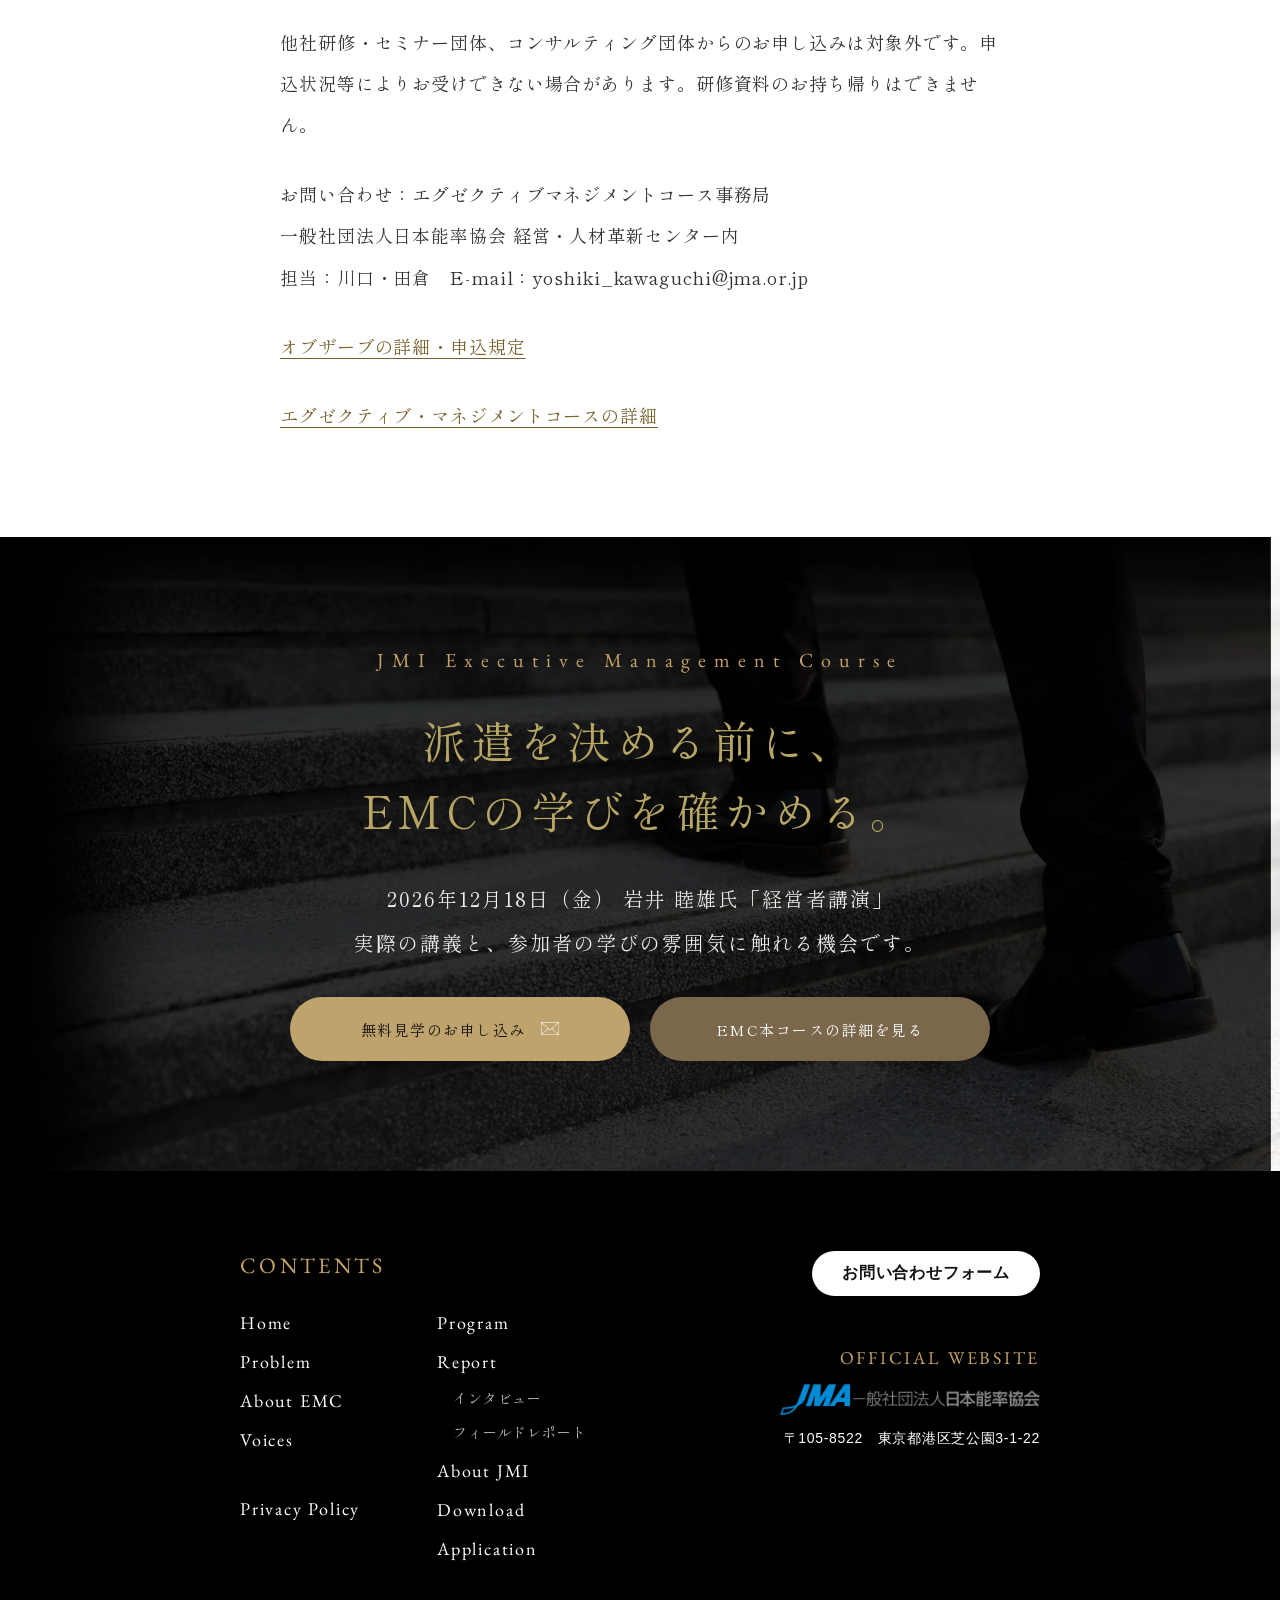
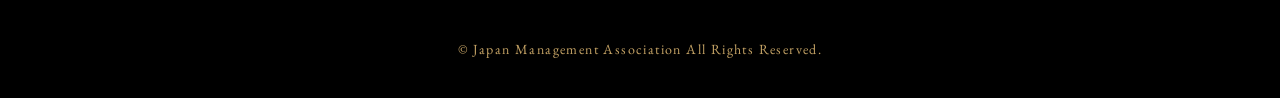
==== commit fb382b42: "Link December observation application to JMA form" ====
--- a/december.html
+++ b/december.html
@@ -64,7 +64,7 @@
 <p class="iv-hero-label">OBSERVE | JMI EMC 37th</p>
 <h1 class="iv-hero-title">岩井 睦雄氏<br>経営者講演</h1>
 <p class="iv-hero-sub">無料説明会・講義オブザーブ</p><div class="iv-hero-meta"><span>2026年12月18日（金）</span><span>参加無料・会場での講義見学</span></div>
-<p class="event-hero-proof">プライム上場企業の参加多数</p><a class="iv-btn iv-btn-gold" href="#overview">開催概要・お申し込み <span aria-hidden="true">→</span></a></div></section>
+<p class="event-hero-proof">プライム上場企業の参加多数</p><a class="iv-btn iv-btn-gold" href="https://pages.jma.or.jp/LP-4254.html" target="_blank" rel="noopener noreferrer">無料見学のお申し込み <span aria-hidden="true">→</span></a></div></section>
 <figure class="iv-keyvisual"><img src="event-december.png" alt="2026年12月18日（金） 岩井 睦雄氏 経営者講演 無料説明会・講義オブザーブのご案内" width="1671" height="941"><figcaption class="iv-caption">2026年12月18日（金） 岩井 睦雄氏「経営者講演」無料説明会・講義オブザーブ</figcaption></figure>
 <article class="iv-body">
 <p class="event-proof">プライム上場企業の参加多数。</p>
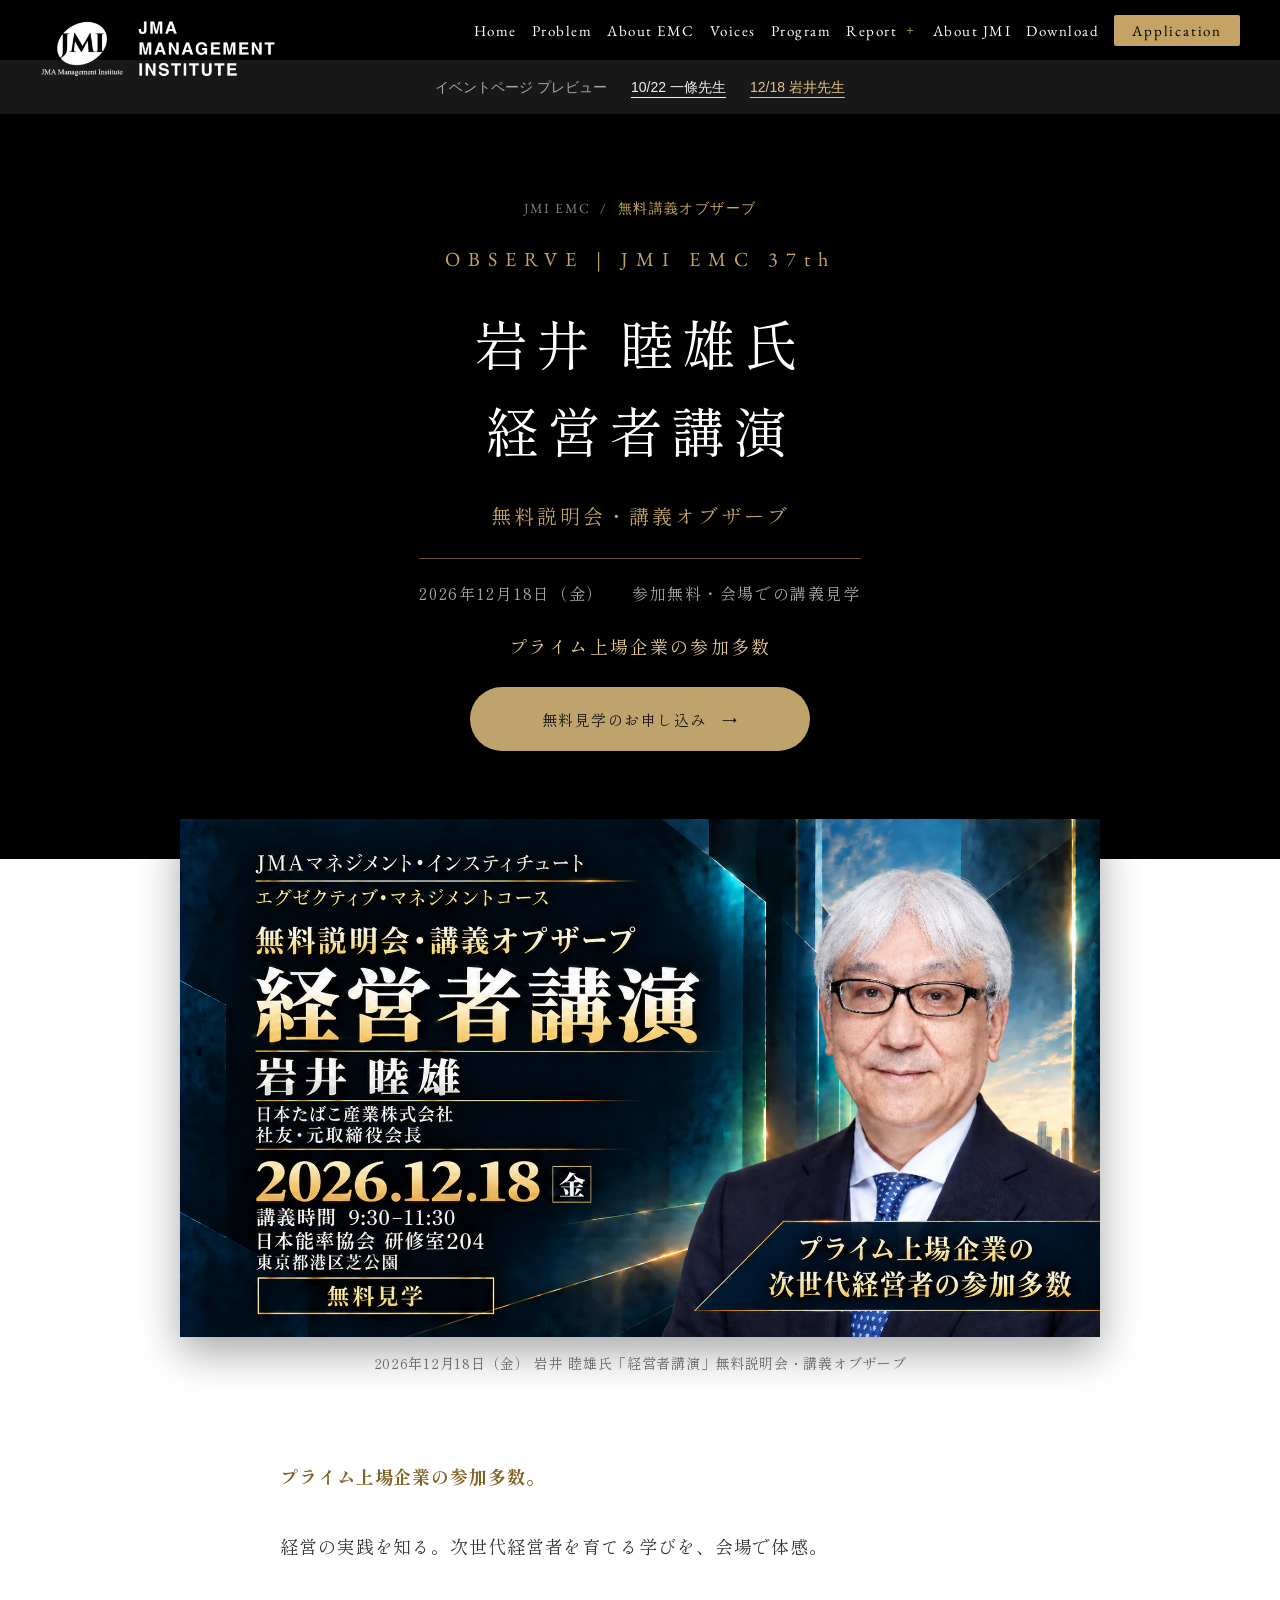
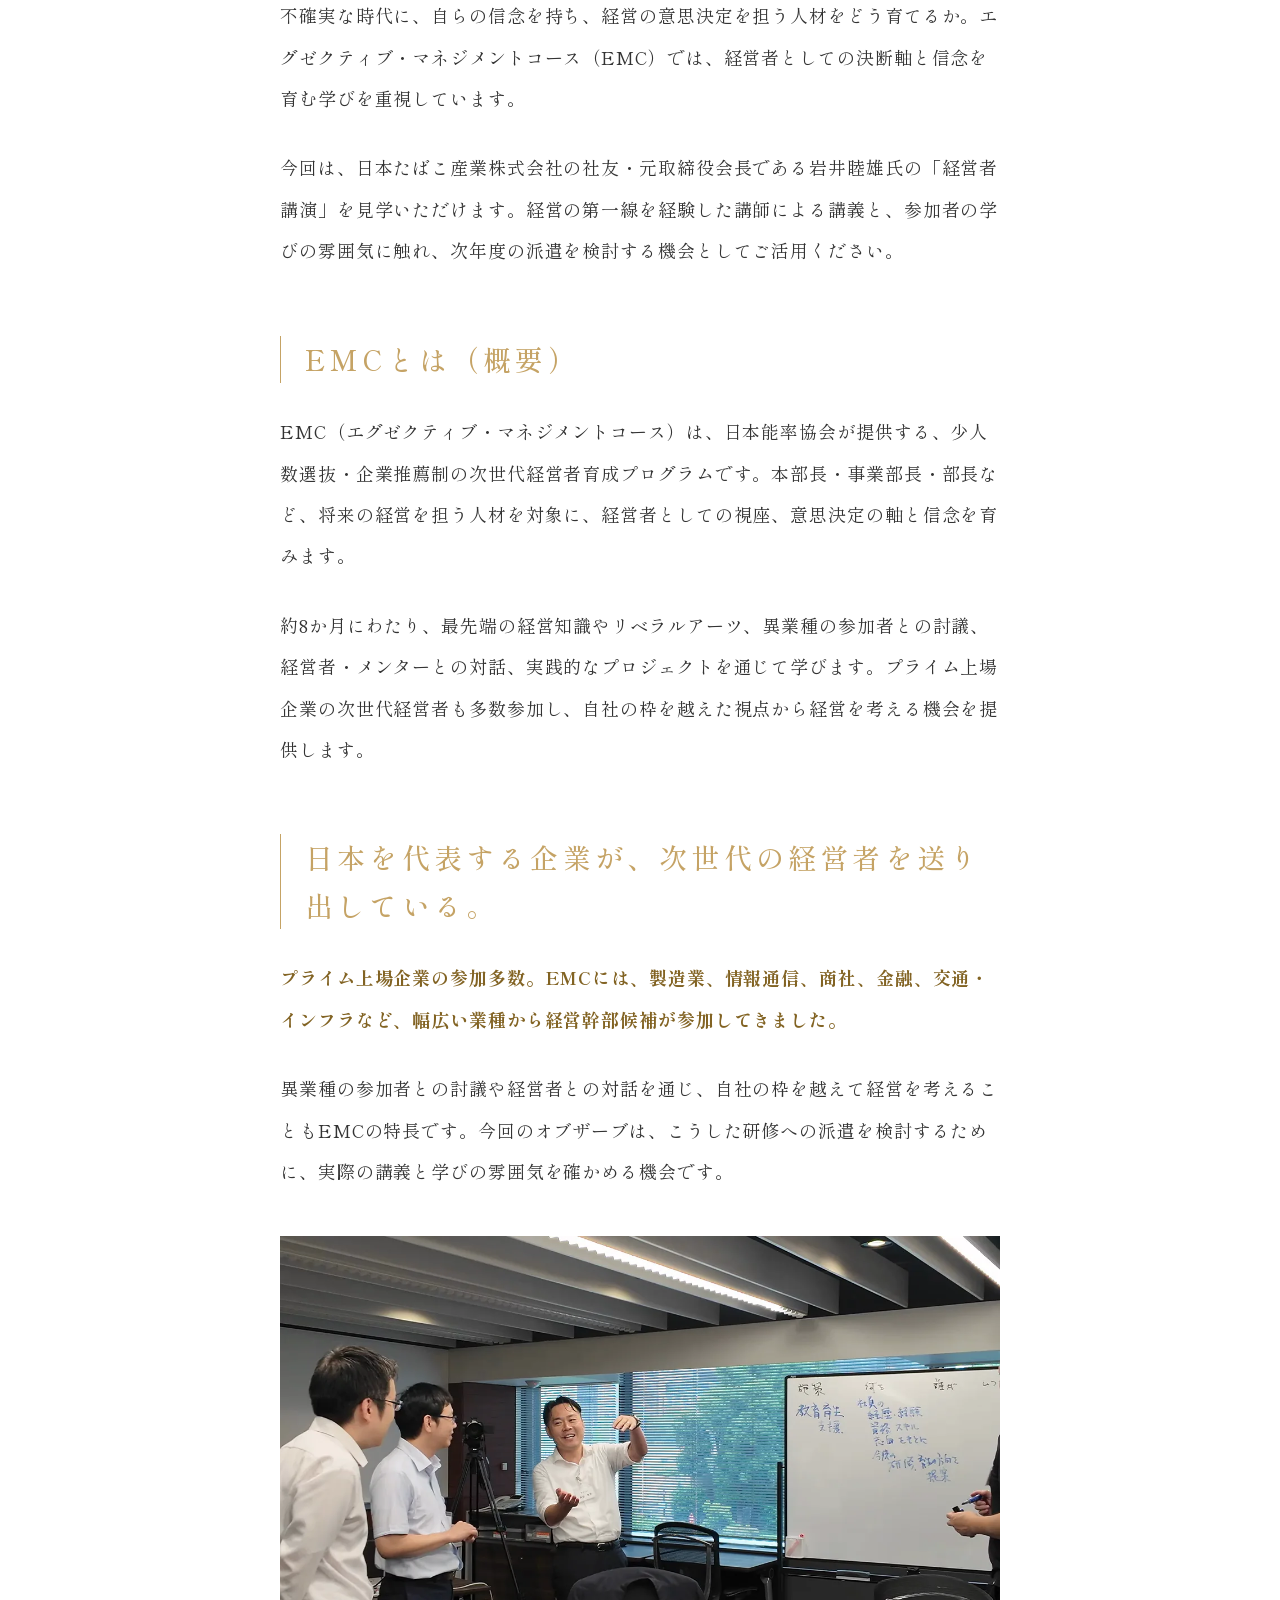
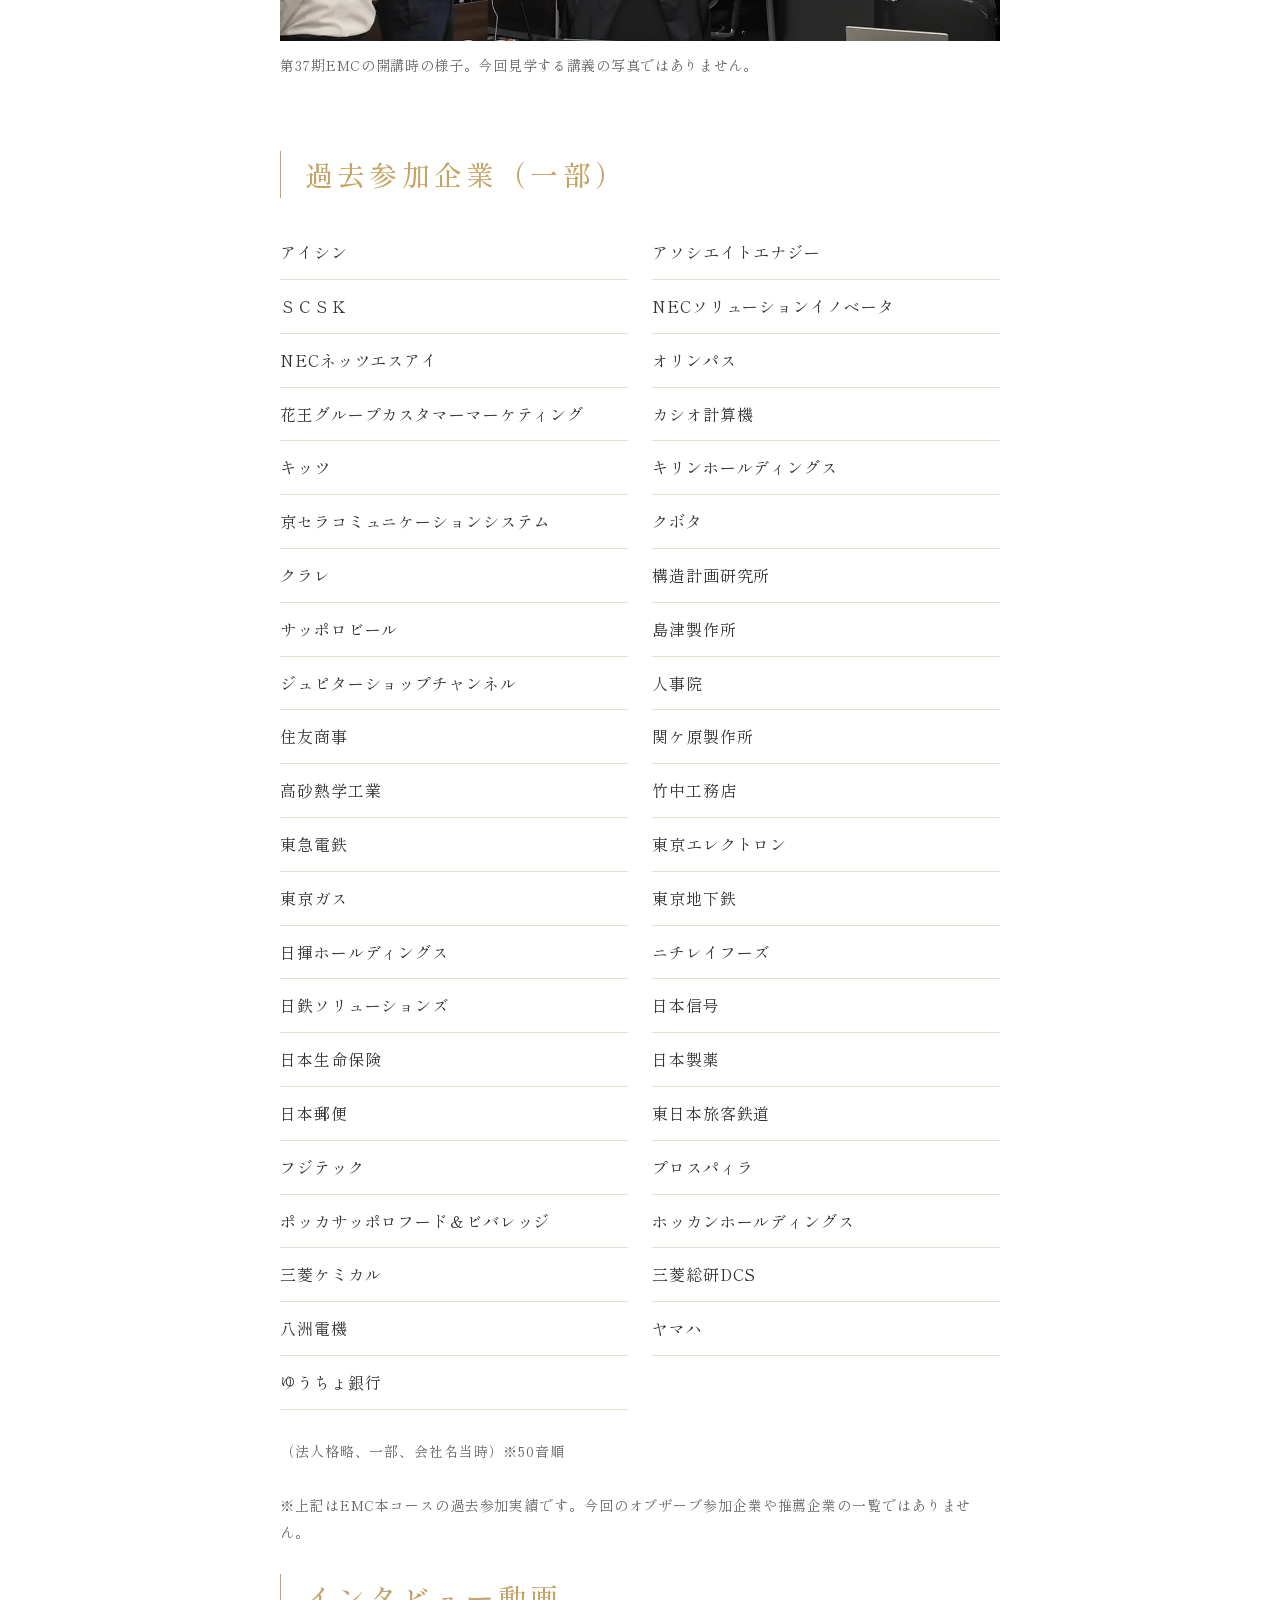
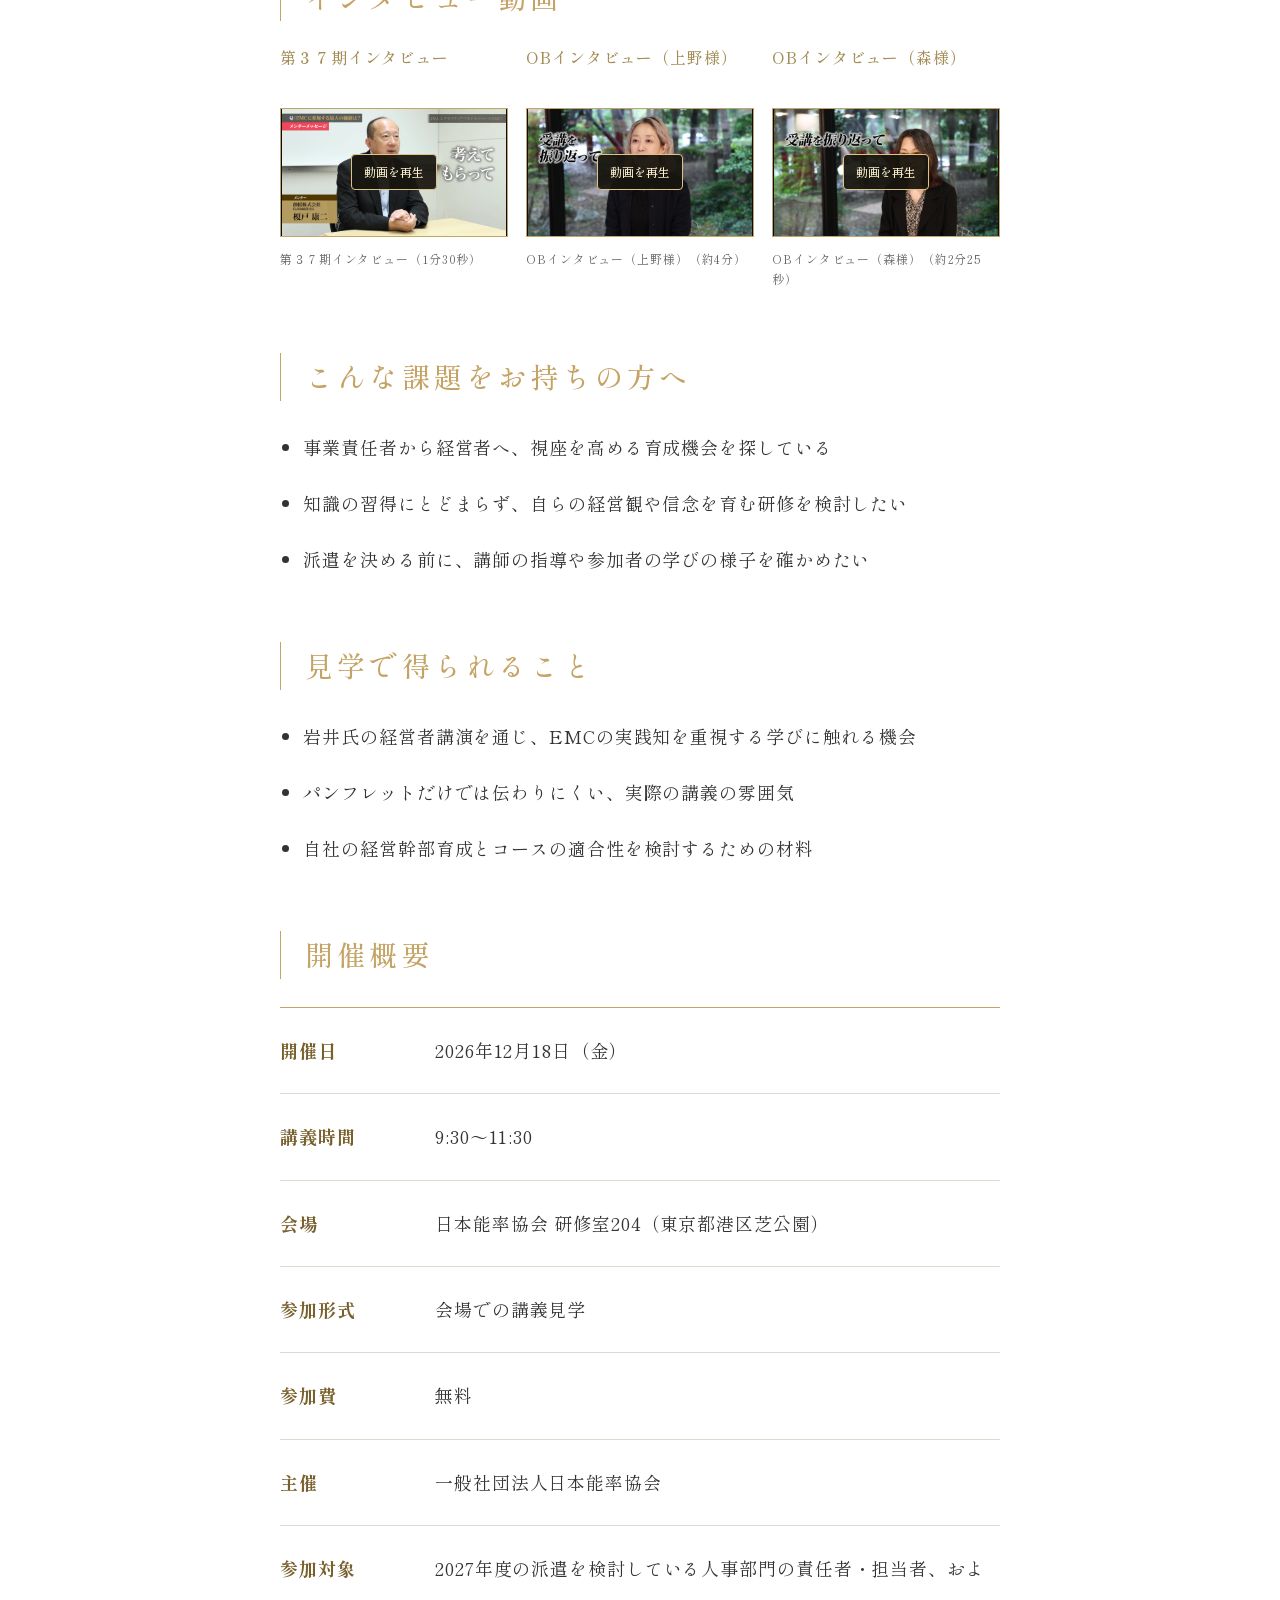
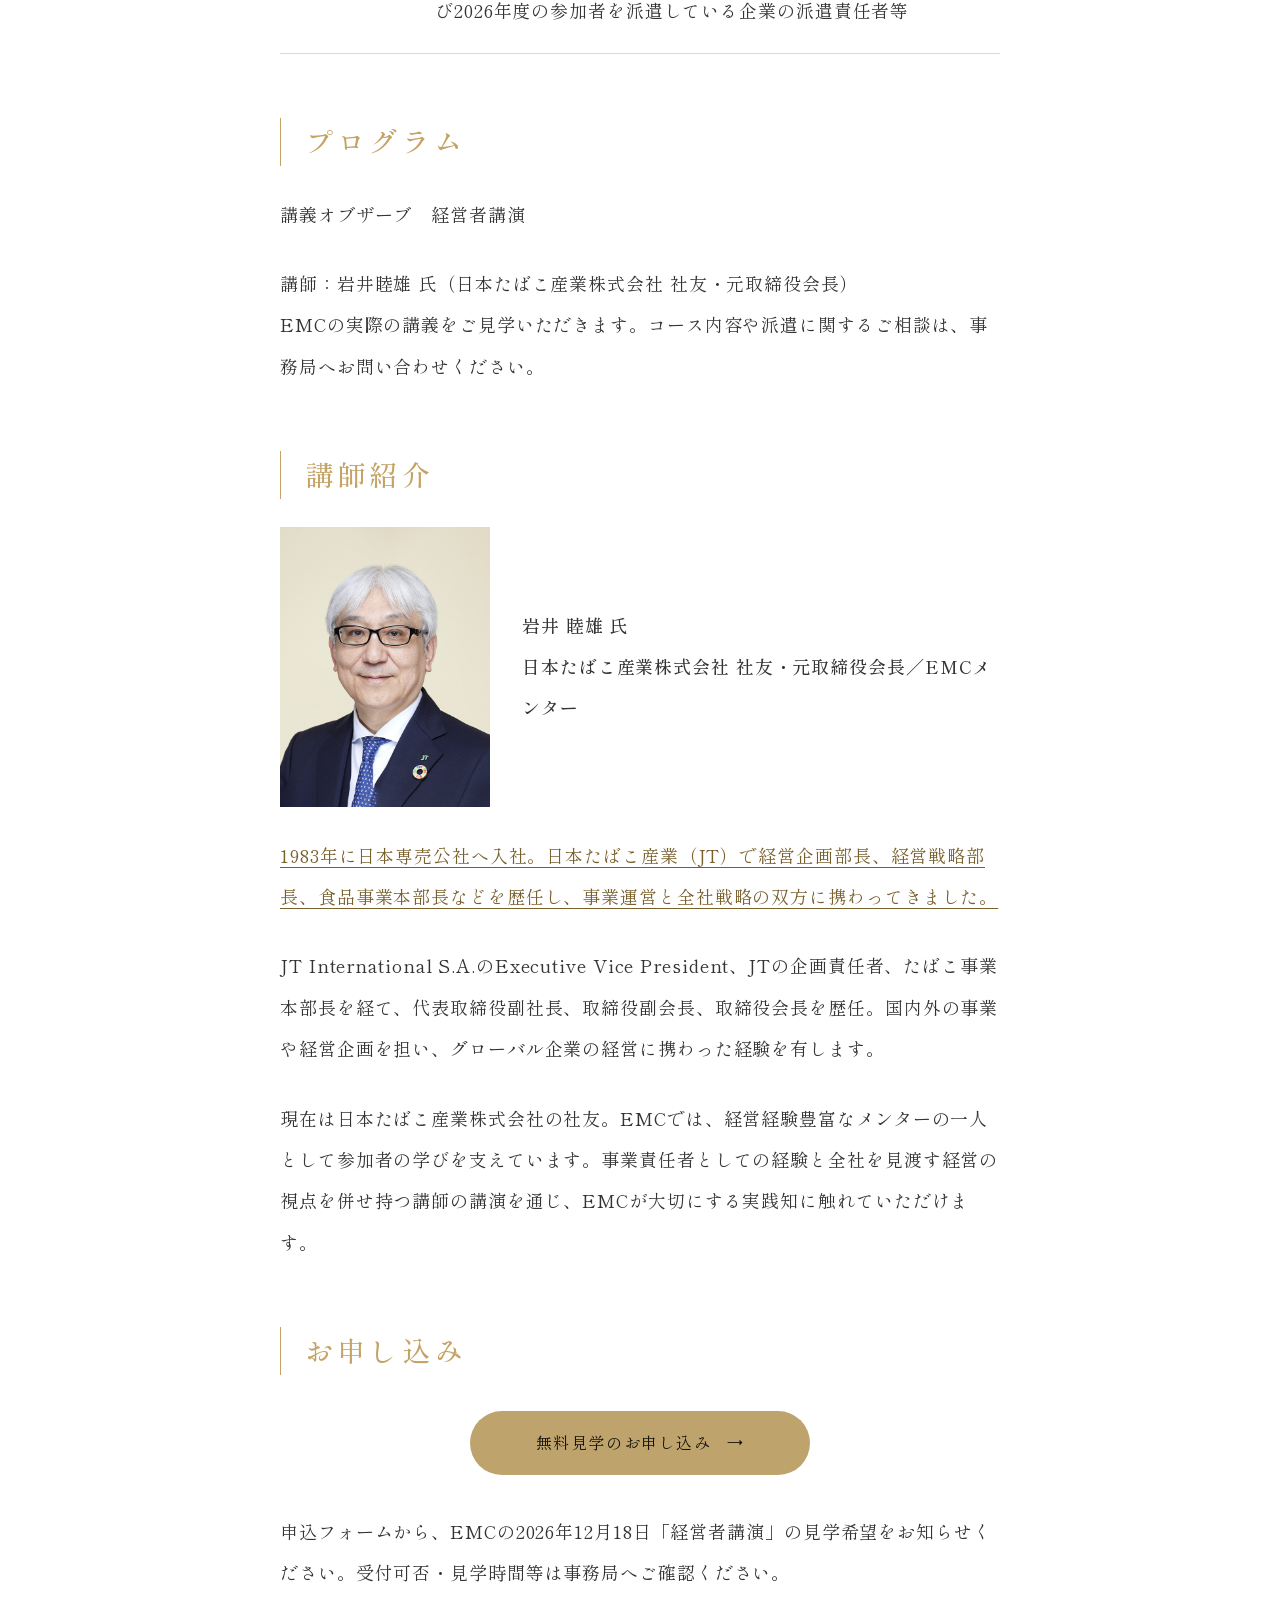
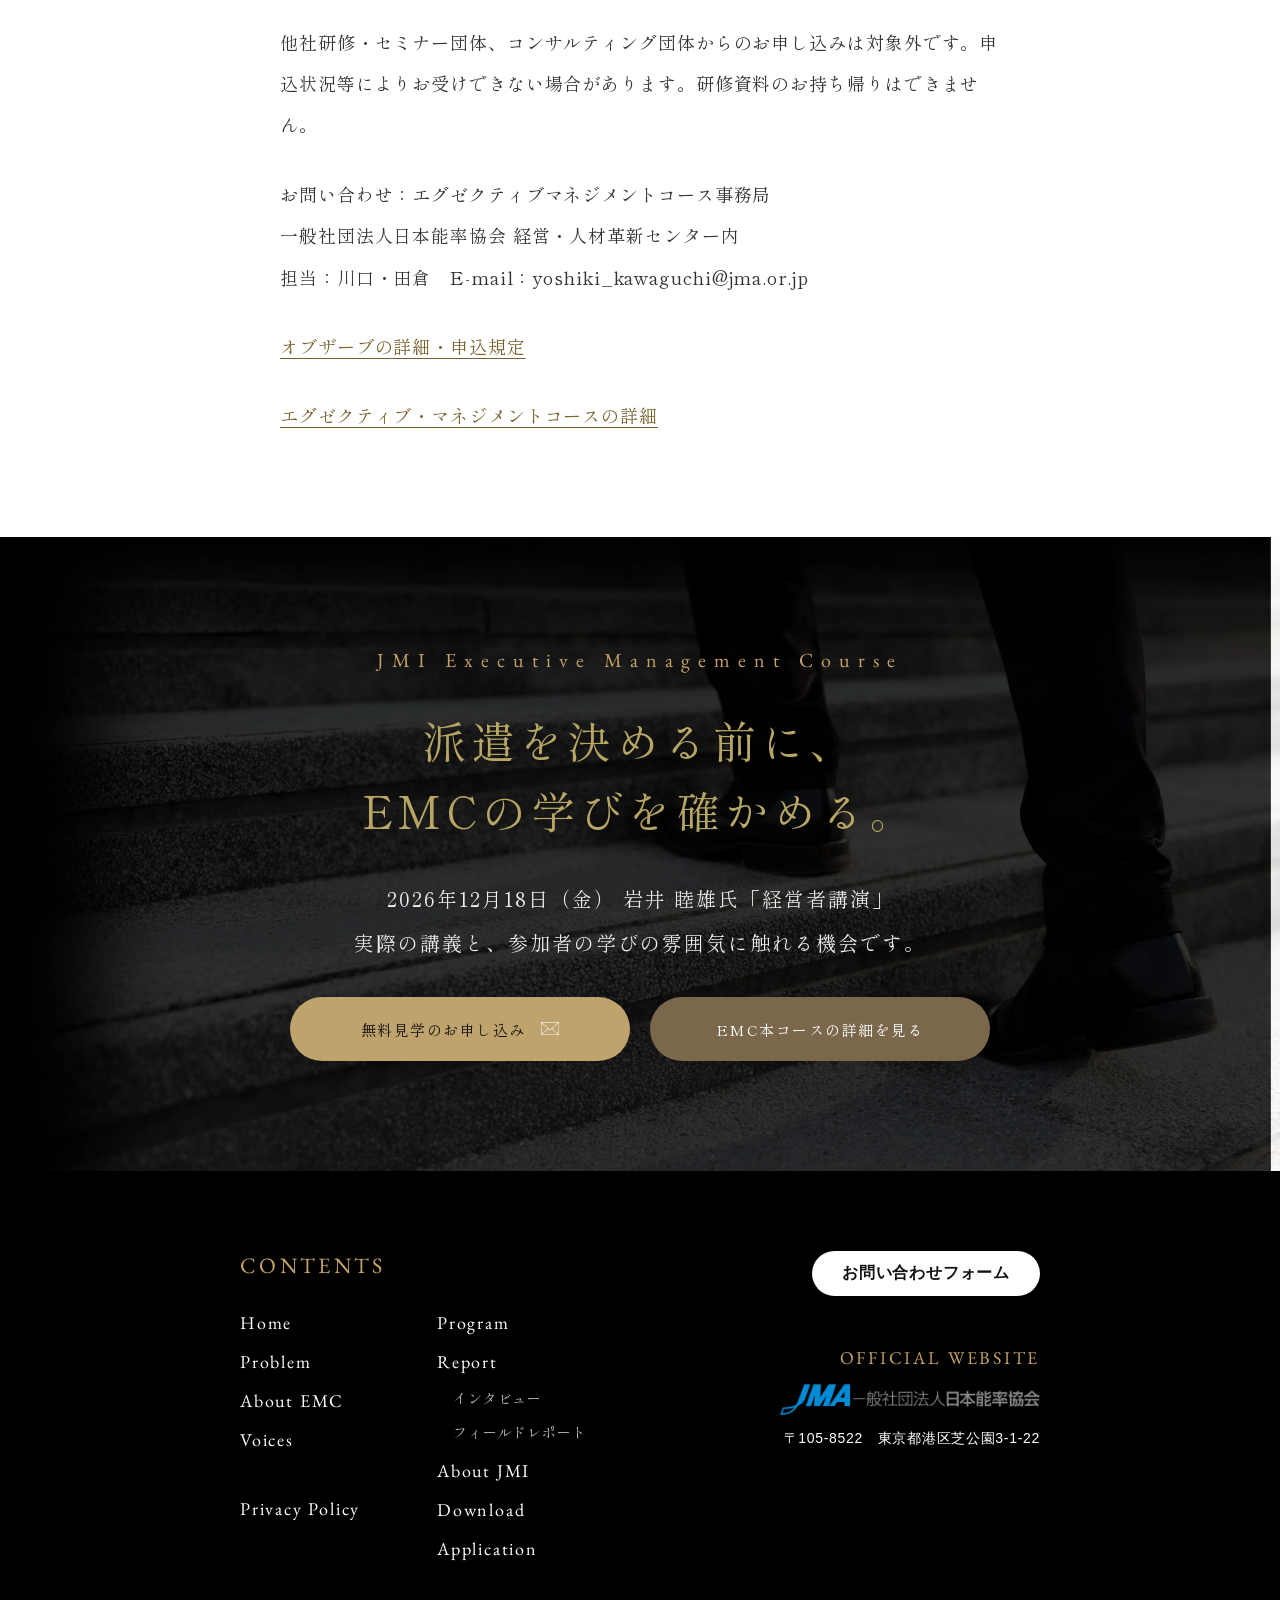
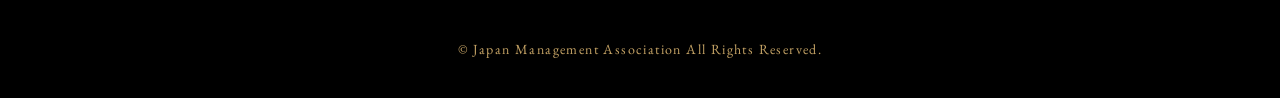
==== commit 4daf5063: "Use YouTube interviews with enlarged playback on December LP" ====
--- a/december.html
+++ b/december.html
@@ -88,8 +88,8 @@
 <section id="emc-intro" class="event-interview" aria-labelledby="emc-intro-title">
 <h3 id="emc-intro-title" class="event-video-heading">第３７期インタビュー</h3>
 <div class="event-video-frame">
-<video id="emc-intro-video" controls playsinline preload="none" poster="emc-intro-poster.jpg" data-stream="emc-intro.m3u8" aria-label="第３７期インタビュー動画"></video>
-<button class="event-video-start" type="button" aria-controls="emc-intro-video">動画を再生</button>
+<img src="emc-intro-poster.jpg" alt="" style="display:block;width:100%;height:100%;object-fit:contain">
+<button class="event-video-start" type="button" data-youtube="sAeKu09UBSY">動画を再生</button>
 </div>
 <p class="event-video-caption">第３７期インタビュー（1分30秒）</p>
 <p class="event-video-status" role="status" aria-live="polite" hidden></p>
@@ -98,8 +98,8 @@
 <section id="ueno-interview" class="event-interview" aria-labelledby="ueno-interview-title">
 <h3 id="ueno-interview-title" class="event-video-heading">OBインタビュー（上野様）</h3>
 <div class="event-video-frame">
-<video id="ueno-interview-video" controls playsinline preload="none" poster="ueno-interview-poster.jpg" data-stream="ueno-interview.m3u8" aria-label="OBインタビュー（上野様）動画"></video>
-<button class="event-video-start" type="button" aria-controls="ueno-interview-video">動画を再生</button>
+<img src="ueno-interview-poster.jpg" alt="" style="display:block;width:100%;height:100%;object-fit:contain">
+<button class="event-video-start" type="button" data-youtube="kuUFNI5xOt0">動画を再生</button>
 </div>
 <p class="event-video-caption">OBインタビュー（上野様）（約4分）</p>
 <p class="event-video-status" role="status" aria-live="polite" hidden></p>
@@ -108,8 +108,8 @@
 <section id="mori-interview" class="event-interview" aria-labelledby="mori-interview-title">
 <h3 id="mori-interview-title" class="event-video-heading">OBインタビュー（森様）</h3>
 <div class="event-video-frame">
-<video id="mori-interview-video" controls playsinline preload="none" poster="mori-interview-poster.jpg" data-stream="mori-interview.m3u8" aria-label="OBインタビュー（森様）動画"></video>
-<button class="event-video-start" type="button" aria-controls="mori-interview-video">動画を再生</button>
+<img src="mori-interview-poster.jpg" alt="" style="display:block;width:100%;height:100%;object-fit:contain">
+<button class="event-video-start" type="button" data-youtube="wHW4aclsUxQ">動画を再生</button>
 </div>
 <p class="event-video-caption">OBインタビュー（森様）（約2分25秒）</p>
 <p class="event-video-status" role="status" aria-live="polite" hidden></p>
@@ -351,6 +351,9 @@
     </script>
 <script src="hls.min.js" defer></script>
 <script src="interview-player.js?v=video-modal-1" defer></script>
+<script>
+(()=>{const d=document.createElement('dialog');d.className='event-video-dialog';d.setAttribute('aria-label','インタビュー動画');d.innerHTML='<div class="event-video-dialog-header"><h2></h2><button type="button" class="event-video-close" aria-label="動画を閉じる">×</button></div><div class="event-video-frame"></div>';document.body.appendChild(d);let trigger;const frame=d.querySelector('.event-video-frame');d.querySelector('button').onclick=()=>d.close();d.addEventListener('close',()=>{frame.replaceChildren();document.body.classList.remove('event-video-modal-open');if(trigger)trigger.focus();});d.addEventListener('click',e=>{if(e.target===d){const r=d.getBoundingClientRect();if(e.clientX<r.left||e.clientX>r.right||e.clientY<r.top||e.clientY>r.bottom)d.close();}});document.querySelectorAll('[data-youtube]').forEach(b=>{b.setAttribute('aria-haspopup','dialog');b.addEventListener('click',()=>{trigger=b;const title=b.closest('.event-interview').querySelector('.event-video-heading').textContent;d.querySelector('h2').textContent=title;const f=document.createElement('iframe');f.src='https://www.youtube.com/embed/'+b.dataset.youtube+'?autoplay=1';f.title=title;f.style='display:block;width:100%;height:100%;border:0';f.allow='autoplay; encrypted-media; picture-in-picture; fullscreen';f.allowFullscreen=true;f.referrerPolicy='strict-origin-when-cross-origin';frame.replaceChildren(f);document.body.classList.add('event-video-modal-open');d.showModal();});});})();
+</script>
 </body>
 
 </html>
